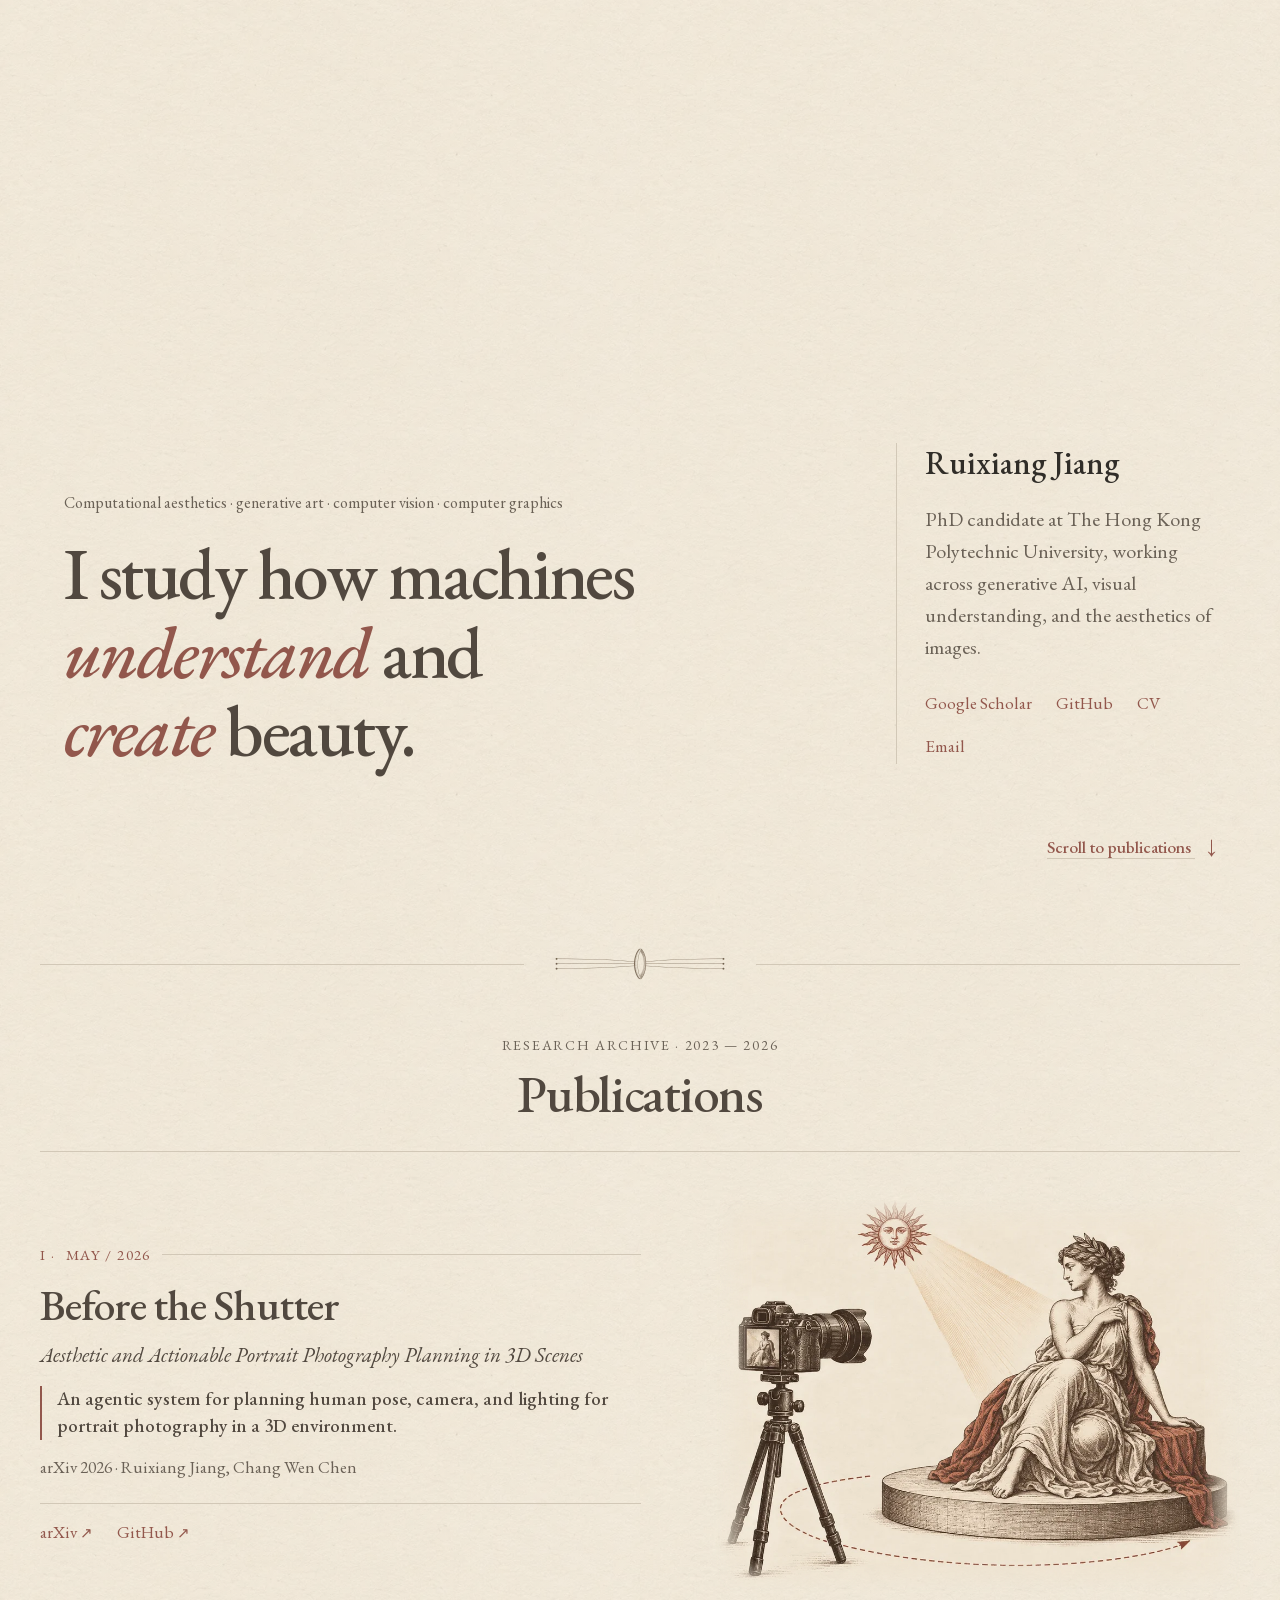
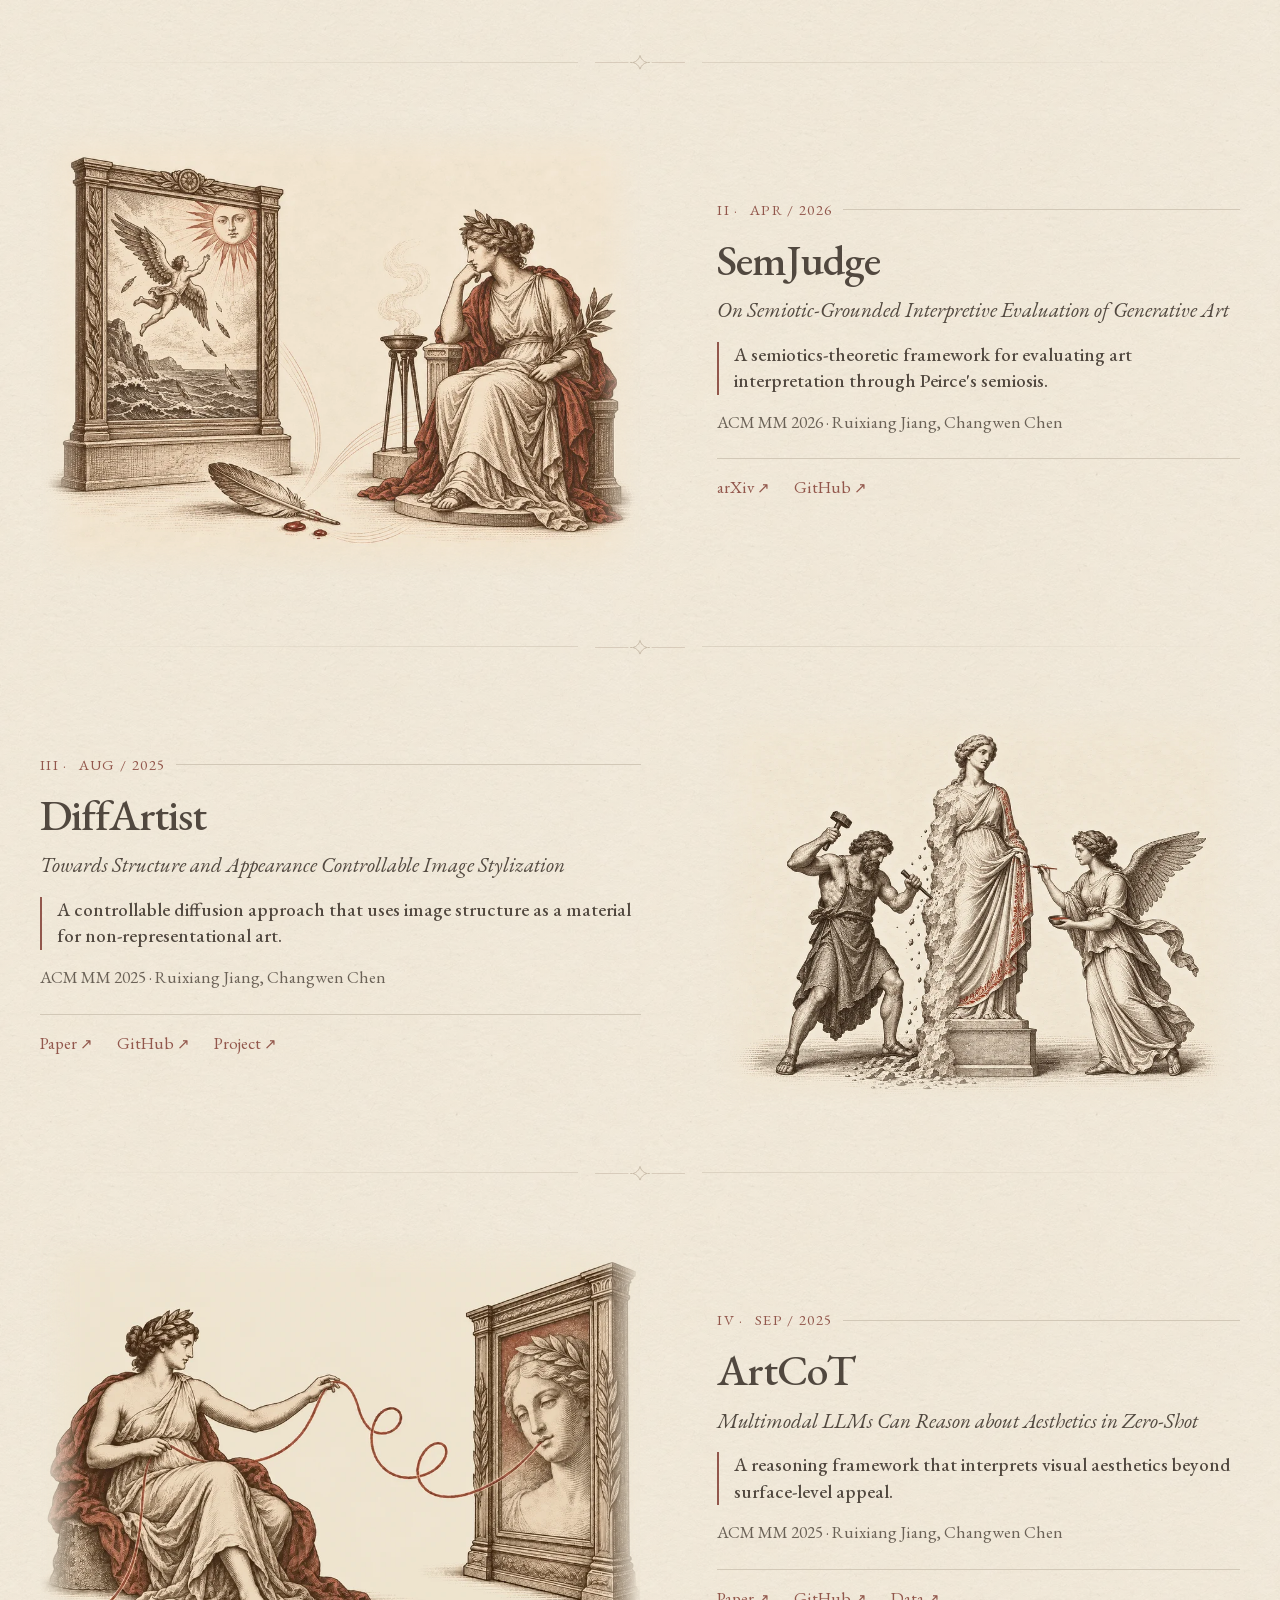
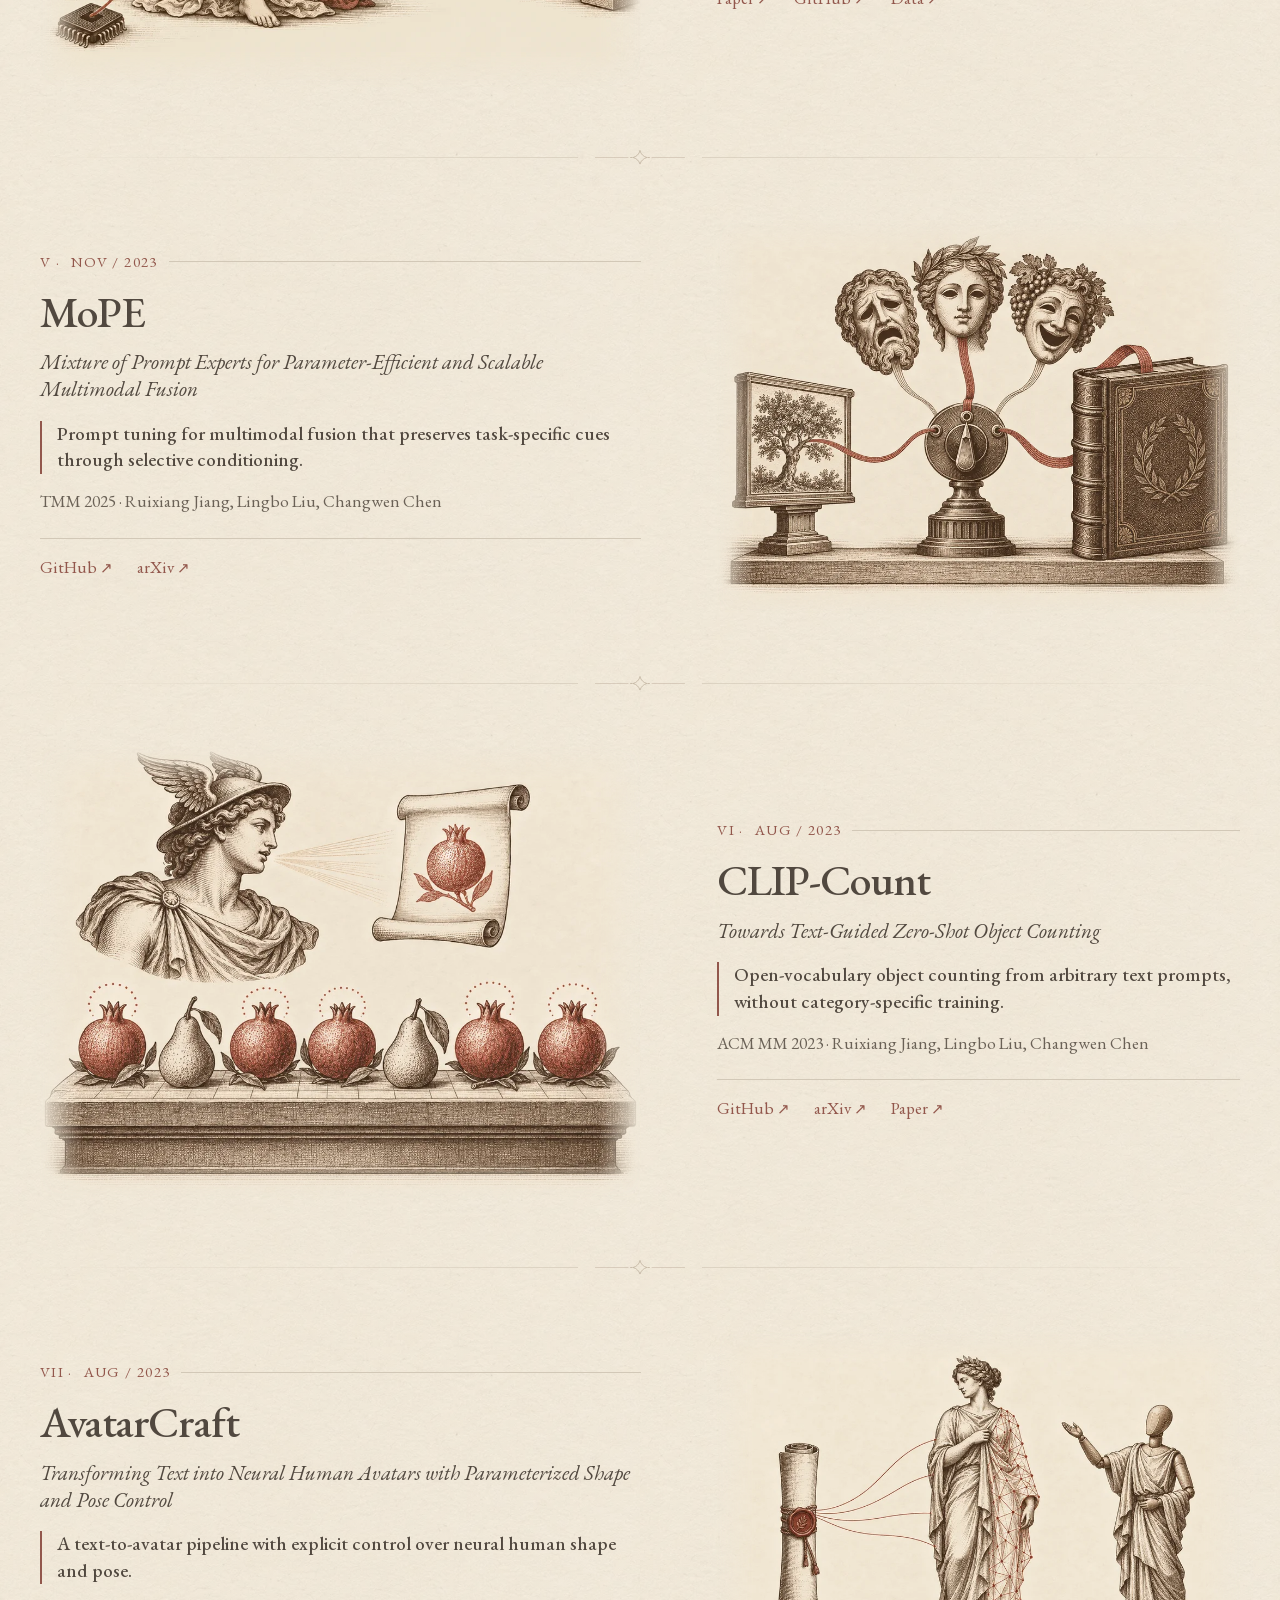
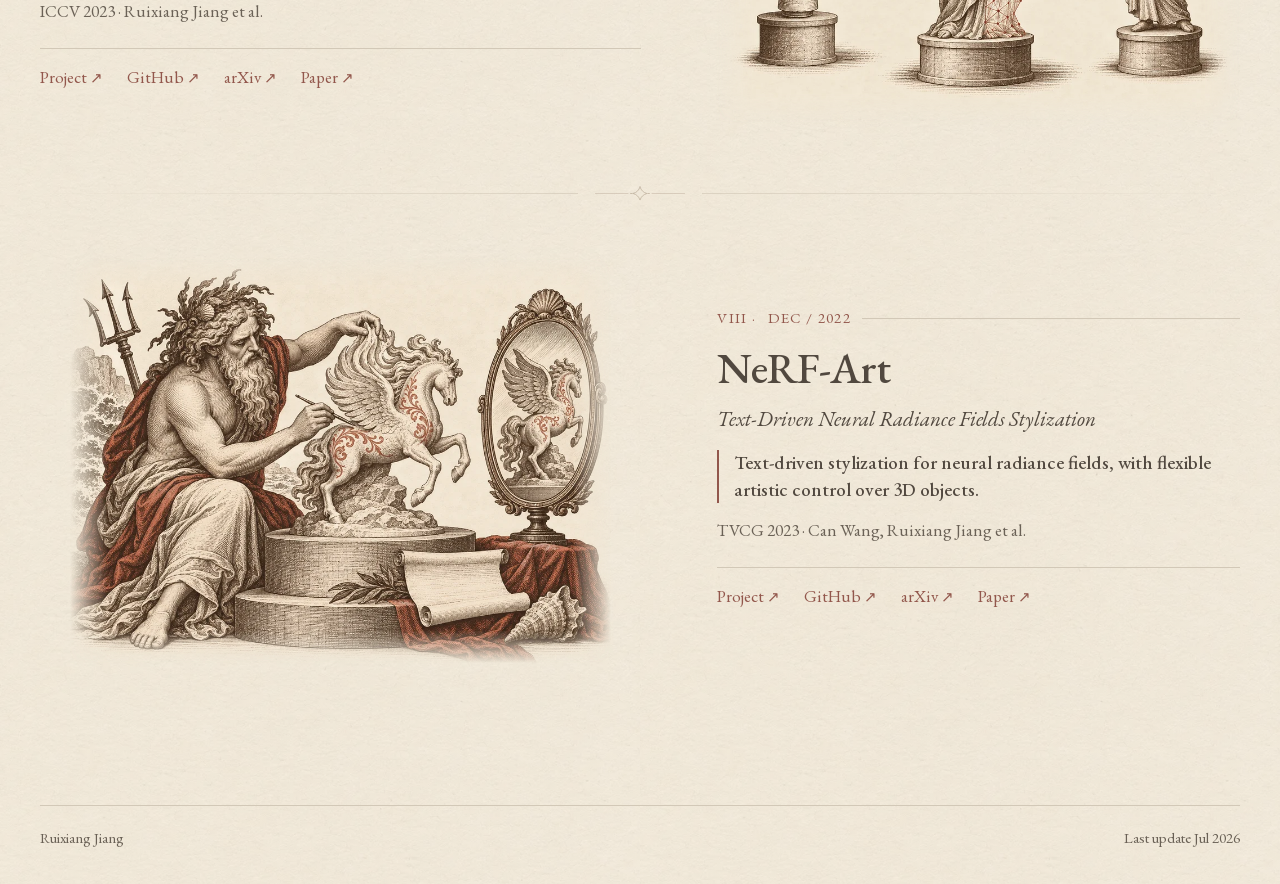
==== index.html @ d72269df "Refine book-style homepage and remove legacy site files" ====
<!doctype html>
<html lang="en">

<head>
  <meta charset="utf-8">
  <meta name="viewport" content="width=device-width, initial-scale=1">
  <meta name="description" content="Ruixiang Jiang — PhD candidate researching computational aesthetics, generative AI, and visual understanding.">
  <link rel="icon" href="favicon.svg" type="image/svg+xml">
  <link rel="preload" href="fonts/eb-garamond-latin-regular.woff2" as="font" type="font/woff2" crossorigin>
  <link rel="preload" href="fonts/eb-garamond-latin-italic.woff2" as="font" type="font/woff2" crossorigin>
  <link rel="preload" href="fonts/eb-garamond-latin-medium.woff2" as="font" type="font/woff2" crossorigin>
  <link rel="preload" href="fonts/eb-garamond-latin-medium-italic.woff2" as="font" type="font/woff2" crossorigin>
  <title>Ruixiang Jiang — Research</title>
  <link rel="stylesheet" href="home.css">
</head>

<body>
  <header class="site-header">
    <a href="#top">Ruixiang Jiang <span class="slash">/</span> PhD Candidate</a>
    <nav class="header-actions" aria-label="Site navigation">
      <a class="header-research" href="#publications">Research ↓</a>
      <a class="header-blog" href="blog.html">Blog</a>
    </nav>
  </header>

  <main id="top">
    <section class="hero" aria-labelledby="page-title">
      <div class="title-page">
        <p class="eyebrow"><span>Computational aesthetics · generative art</span><span>computer vision · computer graphics</span></p>
        <h1 id="page-title">I study how machines <span class="accent accent--understand">understand</span> and <span class="accent accent--create">create</span> beauty.</h1>
      </div>
        <div class="intro">
          <p class="intro-name">Ruixiang Jiang</p>
          <p class="intro-description">PhD candidate at The Hong Kong Polytechnic University, working across generative AI, visual understanding, and the aesthetics of images.</p>
          <nav class="intro-links" aria-label="External profiles">
            <a href="https://scholar.google.com/citations?user=e34K_QoAAAAJ">Google Scholar</a>
            <a href="https://github.com/songrise">GitHub</a>
            <a href="data/CV.pdf">CV</a>
            <a href="mailto:rui-x.jiang@connect.polyu.hk">Email</a>
          </nav>
        </div>
      <a class="scroll-cue" href="#publications">Scroll to publications <span aria-hidden="true">↓</span></a>
    </section>

    <section class="research" id="publications" aria-labelledby="research-title">
      <div class="archive-divider" aria-hidden="true"><img src="images/bookish/tailpiece.webp" width="720" height="240" alt="" loading="lazy"></div>
      <div class="research-head">
        <p class="eyebrow">Research archive · 2023 — 2026</p>
        <h2 id="research-title">Publications</h2>
      </div>

      <article class="publication reveal">
        <figure class="paper-illustration">
          <img src="images/papers/before-the-shutter.webp" width="960" height="720" alt="A muse, camera and sun symbolize coordinated pose, viewpoint and lighting." loading="lazy" decoding="async">
        </figure>
        <div class="publication-copy">
          <time class="pub-number" datetime="2026-05-28">May / 2026</time>
          <h3>Before the Shutter</h3>
          <p class="paper-title">Aesthetic and Actionable Portrait Photography Planning in 3D Scenes</p>
          <p class="summary">An agentic system for planning human pose, camera, and lighting for portrait photography in a 3D environment.</p>
          <p class="venue">arXiv 2026 · Ruixiang Jiang, Chang Wen Chen</p>
          <div class="publication-links"><a href="https://arxiv.org/abs/2605.30318">arXiv</a><a href="https://github.com/songrise/Before-the-Shutter">GitHub</a></div>
        </div>
      </article>
      <article class="publication reveal">
        <figure class="paper-illustration">
          <img src="images/papers/sem-judge-oracle.webp" width="960" height="720" alt="A Delphic oracle interprets a painting of Icarus, with a fallen feather and wax drops in the foreground." loading="lazy" decoding="async">
        </figure>
        <div class="publication-copy">
          <time class="pub-number" datetime="2026-04-09">Apr / 2026</time>
          <h3>SemJudge</h3>
          <p class="paper-title">On Semiotic-Grounded Interpretive Evaluation of Generative Art</p>
          <p class="summary">A semiotics-theoretic framework for evaluating art interpretation through Peirce's semiosis.</p>
          <p class="venue">ACM MM 2026 · Ruixiang Jiang, Changwen Chen</p>
          <div class="publication-links"><a href="https://arxiv.org/abs/2604.08641">arXiv</a><a href="https://github.com/songrise/SemJudge">GitHub</a></div>
        </div>
      </article>
      <article class="publication reveal">
        <figure class="paper-illustration">
          <img src="images/papers/diff-artist-sculpture-etching-v2.webp" width="960" height="720" alt="Hephaestus chisels a statue's form from marble while winged Iris paints ornament onto the same figure." loading="lazy" decoding="async">
        </figure>
        <div class="publication-copy">
          <time class="pub-number" datetime="2025-08-27">Aug / 2025</time>
          <h3>DiffArtist</h3>
          <p class="paper-title">Towards Structure and Appearance Controllable Image Stylization</p>
          <p class="summary">A controllable diffusion approach that uses image structure as a material for non-representational art.</p>
          <p class="venue">ACM MM 2025 · Ruixiang Jiang, Changwen Chen</p>
          <div class="publication-links"><a href="https://dl.acm.org/doi/10.1145/3746027.3755010">Paper</a><a href="https://github.com/songrise/artist">GitHub</a><a href="https://diffusionartist.github.io/">Project</a></div>
        </div>
      </article>
      <article class="publication reveal">
        <figure class="paper-illustration">
          <img src="images/papers/artcot-paper-v2.webp" width="960" height="720" alt="Ariadne guides a thread from computation toward the visible artwork." loading="lazy" decoding="async">
        </figure>
        <div class="publication-copy">
          <time class="pub-number" datetime="2025-09-02">Sep / 2025</time>
          <h3>ArtCoT</h3>
          <p class="paper-title">Multimodal LLMs Can Reason about Aesthetics in Zero-Shot</p>
          <p class="summary">A reasoning framework that interprets visual aesthetics beyond surface-level appeal.</p>
          <p class="venue">ACM MM 2025 · Ruixiang Jiang, Changwen Chen</p>
          <div class="publication-links"><a href="https://arxiv.org/abs/2501.09012">Paper</a><a href="https://github.com/songrise/MLLM4Art">GitHub</a><a href="https://huggingface.co/datasets/Ruixiang/FineArtBench">Data</a></div>
        </div>
      </article>
      <article class="publication reveal">
        <figure class="paper-illustration">
          <img src="images/papers/mope.webp" width="960" height="720" alt="An image guides a selector among theatrical experts, inserting a small prompt ribbon into an intact book." loading="lazy" decoding="async">
        </figure>
        <div class="publication-copy">
          <time class="pub-number" datetime="2023-11-28">Nov / 2023</time>
          <h3>MoPE</h3>
          <p class="paper-title">Mixture of Prompt Experts for Parameter-Efficient and Scalable Multimodal Fusion</p>
          <p class="summary">Prompt tuning for multimodal fusion that preserves task-specific cues through selective conditioning.</p>
          <p class="venue">TMM 2025 · Ruixiang Jiang, Lingbo Liu, Changwen Chen</p>
          <div class="publication-links"><a href="https://github.com/songrise/ConditionalPrompt">GitHub</a><a href="https://arxiv.org/abs/2312.03734">arXiv</a></div>
        </div>
      </article>
      <article class="publication reveal">
        <figure class="paper-illustration">
          <img src="images/papers/clip-count.webp" width="960" height="720" alt="Hermes selects pomegranates through a scroll; five marked fruits are distinguished from two pears." loading="lazy" decoding="async">
        </figure>
        <div class="publication-copy">
          <time class="pub-number" datetime="2023-08-10">Aug / 2023</time>
          <h3>CLIP-Count</h3>
          <p class="paper-title">Towards Text-Guided Zero-Shot Object Counting</p>
          <p class="summary">Open-vocabulary object counting from arbitrary text prompts, without category-specific training.</p>
          <p class="venue">ACM MM 2023 · Ruixiang Jiang, Lingbo Liu, Changwen Chen</p>
          <div class="publication-links"><a href="https://github.com/songrise/CLIP-Count">GitHub</a><a href="https://arxiv.org/abs/2305.07304">arXiv</a><a href="https://dl.acm.org/doi/10.1145/3581783.3611789">Paper</a></div>
        </div>
      </article>
      <article class="publication reveal">
        <figure class="paper-illustration">
          <img src="images/papers/avatar-craft-complete.webp" width="960" height="720" alt="A scroll guides the creation of a robed figure whose surface becomes a neural lattice, alongside a poseable mannequin." loading="lazy" decoding="async">
        </figure>
        <div class="publication-copy">
          <time class="pub-number" datetime="2023-08-21">Aug / 2023</time>
          <h3>AvatarCraft</h3>
          <p class="paper-title">Transforming Text into Neural Human Avatars with Parameterized Shape and Pose Control</p>
          <p class="summary">A text-to-avatar pipeline with explicit control over neural human shape and pose.</p>
          <p class="venue">ICCV 2023 · Ruixiang Jiang et al.</p>
          <div class="publication-links"><a href="https://avatar-craft.github.io">Project</a><a href="https://github.com/songrise/avatarcraft">GitHub</a><a href="https://arxiv.org/abs/2303.17606">arXiv</a><a href="https://openaccess.thecvf.com/content/ICCV2023/html/Jiang_AvatarCraft_Transforming_Text_into_Neural_Human_Avatars_with_Parameterized_Shape_ICCV_2023_paper.html">Paper</a></div>
        </div>
      </article>
      <article class="publication reveal">
        <figure class="paper-illustration paper-illustration--nerf-art">
          <img src="images/papers/nerf-art-proteus.webp" width="960" height="720" alt="Proteus reshapes and paints a Pegasus sculpture; a mirror shows the transformed form from another viewpoint." loading="lazy" decoding="async">
        </figure>
        <div class="publication-copy">
          <time class="pub-number" datetime="2022-12-15">Dec / 2022</time>
          <h3>NeRF-Art</h3>
          <p class="paper-title">Text-Driven Neural Radiance Fields Stylization</p>
          <p class="summary">Text-driven stylization for neural radiance fields, with flexible artistic control over 3D objects.</p>
          <p class="venue">TVCG 2023 · Can Wang, Ruixiang Jiang et al.</p>
          <div class="publication-links"><a href="https://cassiepython.github.io/nerfart/index.html">Project</a><a href="https://github.com/cassiePython/NeRF-Art">GitHub</a><a href="https://arxiv.org/abs/2212.08070">arXiv</a><a href="https://ieeexplore.ieee.org/abstract/document/10144678">Paper</a></div>
        </div>
      </article>
    </section>
  </main>

  <footer class="site-footer"><span>Ruixiang Jiang</span><span>Last update Jul 2026</span></footer>
  <script>
    const scrollCue = document.querySelector('.scroll-cue');
    const header = document.querySelector('.site-header');
    const motion = window.matchMedia('(prefers-reduced-motion: reduce)');

    // Keep the navigation usable without JavaScript or IntersectionObserver.
    if ('IntersectionObserver' in window) {
      const headerObserver = new IntersectionObserver(([entry]) => {
        const pastTitle = !entry.isIntersecting && entry.boundingClientRect.bottom <= 82;
        header.classList.toggle('is-visible', pastTitle);
      }, { rootMargin: '-82px 0px 0px 0px' });
      header.classList.add('is-managed');
      headerObserver.observe(scrollCue);

      const researchObserver = new IntersectionObserver(([entry]) => {
        scrollCue.classList.toggle('is-hidden', entry.isIntersecting);
      }, { rootMargin: '0px 0px -18% 0px' });
      researchObserver.observe(document.querySelector('#publications'));
    }

    // Hide items only after an observer is ready; no-script content stays visible.
    if (!motion.matches && 'IntersectionObserver' in window) {
      const observer = new IntersectionObserver((entries, activeObserver) => {
        entries.forEach(({ target, isIntersecting }) => {
          if (isIntersecting) {
            target.classList.remove('is-pending');
            target.classList.add('is-visible');
            activeObserver.unobserve(target);
          }
        });
      }, { threshold: 0.12 });
      document.querySelectorAll('.reveal').forEach(item => {
        observer.observe(item);
        item.classList.add('is-pending');
      });
      motion.addEventListener('change', ({ matches }) => {
        if (matches) {
          observer.disconnect();
          document.querySelectorAll('.is-pending').forEach(item => item.classList.remove('is-pending'));
        }
      });
    }
  </script>
</body>
</html>
---- home.css ----
@font-face {
  font-family: 'EB Garamond';
  font-style: normal;
  font-weight: 400;
  font-display: swap;
  src: url('fonts/eb-garamond-latin-regular.woff2') format('woff2');
}
@font-face {
  font-family: 'EB Garamond';
  font-style: italic;
  font-weight: 400;
  font-display: swap;
  src: url('fonts/eb-garamond-latin-italic.woff2') format('woff2');
}
@font-face {
  font-family: 'EB Garamond';
  font-style: normal;
  font-weight: 500;
  font-display: swap;
  src: url('fonts/eb-garamond-latin-medium.woff2') format('woff2');
}
@font-face {
  font-family: 'EB Garamond';
  font-style: italic;
  font-weight: 500;
  font-display: swap;
  src: url('fonts/eb-garamond-latin-medium-italic.woff2') format('woff2');
}

:root {
  --paper: #f2ebdd;
  --ink: #302d28;
  --display-ink: #51483f;
  --muted: #6a6156;
  --accent: #92574c;
  --line: #d2c8b7;
  --content: min(1240px, calc(100% - 80px));
}

* { box-sizing: border-box; }
html { scroll-behavior: smooth; }
body {
  margin: 0;
  min-width: 320px;
  color: var(--ink);
  background-color: var(--paper);
  background-image: linear-gradient(rgba(242, 235, 221, .52), rgba(242, 235, 221, .52)), url('images/bookish/paper.webp');
  background-size: auto, 640px 640px;
  font-family: 'EB Garamond', Georgia, 'Times New Roman', serif;
  font-size: 20px;
  line-height: 1.6;
  -webkit-font-smoothing: antialiased;
}
::selection { background: #dfc9b7; color: var(--ink); }
a { color: var(--accent); text-decoration: none; text-underline-offset: .22em; }
a:hover { text-decoration: underline; }
a:focus-visible { outline: 2px solid var(--accent); outline-offset: 5px; }
img { display: block; max-width: 100%; height: auto; }

.site-header {
  align-items: center;
  background: var(--paper);
  border-bottom: 1px solid var(--line);
  display: flex;
  font-size: 16px;
  gap: 20px;
  justify-content: space-between;
  margin: 0 auto;
  min-height: 64px;
  width: var(--content);
}
.site-header > a { color: var(--ink); font-weight: 500; }
.site-header.is-managed {
  left: 50%;
  margin: 0;
  opacity: 0;
  padding: 10px 0;
  position: fixed;
  top: 0;
  transform: translate(-50%, -110%);
  transition: opacity .35s ease, transform .45s cubic-bezier(.2, .75, .25, 1), visibility .35s;
  visibility: hidden;
  z-index: 10;
}
.site-header.is-visible { opacity: 1; visibility: visible; transform: translate(-50%, 0); }
.header-actions { display: flex; gap: 22px; flex-shrink: 0; }
.header-actions a { padding: 8px 0; }
.slash { color: var(--muted); margin: 0 4px; }

.hero, .research, .site-footer { margin: 0 auto; width: var(--content); }
.hero {
  display: grid;
  grid-template-columns: minmax(0, 1fr) minmax(260px, 320px);
  align-items: end;
  gap: clamp(56px, 7vw, 144px);
  width: min(1680px, calc(100% - 128px));
  min-height: 100svh;
  padding: 140px 0 clamp(130px, 13vh, 180px);
  position: relative;
}
.title-page { min-width: 0; }
.eyebrow { color: var(--muted); font-size: 16px; line-height: 1.6; margin: 0 0 20px; }
.eyebrow span + span::before { content: ' · '; }
h1 { color: var(--display-ink); font-size: clamp(54px, calc(5.5vw + 2px), 102px); font-weight: 500; line-height: 1.08; letter-spacing: -.035em; margin: 0; max-width: 1020px; text-wrap: balance; }
.accent { color: var(--accent); font-style: italic; }
.accent { animation: accent-enter 1.3s cubic-bezier(.22, 1, .36, 1) both; }
.accent--understand { animation-delay: .3s; }
.accent--create { animation-delay: .56s; }
.intro { animation: intro-enter .9s cubic-bezier(.22, 1, .36, 1) .56s both; }
@keyframes accent-enter { from { opacity: 0; } to { opacity: 1; } }
@keyframes intro-enter { from { opacity: 0; transform: translateY(12px); } to { opacity: 1; transform: translateY(0); } }
.intro { border-left: 1px solid var(--line); padding-left: 28px; margin-bottom: 6px; }
.intro-name { font-size: 32px; font-weight: 500; line-height: 1.3; margin: 0 0 18px; }
.intro-description { color: var(--muted); margin: 0; }
.intro-links { display: flex; flex-wrap: wrap; gap: 8px 24px; margin-top: 23px; font-size: 17px; }
.intro-links a, .publication-links a { display: inline-block; padding: 4px 0; }
.scroll-cue { position: absolute; bottom: 38px; right: 0; color: var(--accent); font-size: 17px; font-weight: 500; text-decoration: underline; text-decoration-color: var(--line); text-underline-offset: .32em; transition: opacity .25s ease, visibility .25s ease; white-space: nowrap; }
.scroll-cue span { color: var(--accent); font-size: 20px; margin-left: 12px; }
.scroll-cue.is-hidden, .site-header.is-visible + main .scroll-cue { opacity: 0; pointer-events: none; visibility: hidden; }
.scroll-cue span { display: inline-block; animation: scroll-cue-bob 1.7s ease-in-out infinite; transition: transform .2s ease; }
.scroll-cue:hover span { animation-play-state: paused; transform: translateY(4px); }
@keyframes scroll-cue-bob { 0%, 100% { transform: translateY(0); } 50% { transform: translateY(6px); } }

.research { padding-top: 34px; scroll-margin-top: 82px; counter-reset: publication; }
.archive-divider { display: flex; align-items: center; gap: 26px; margin-bottom: 20px; }
.archive-divider::before, .archive-divider::after { content: ''; height: 1px; background: var(--line); flex: 1; }
.archive-divider img { width: 180px; opacity: .78; }
.research-head { border-bottom: 1px solid var(--line); padding: 20px 0 30px; text-align: center; }
.research-head .eyebrow { font-size: 14px; letter-spacing: .12em; margin: 0 0 10px; text-transform: uppercase; }
h2 { color: var(--display-ink); font-size: clamp(42px, 4.1vw, 58px); line-height: 1.05; font-weight: 500; letter-spacing: -.025em; margin: 0; }
.publication { align-items: center; counter-increment: publication; display: grid; gap: clamp(48px, 6vw, 94px); grid-template-columns: minmax(0, 1fr) minmax(0, .87fr); padding: 64px 0 70px; position: relative; }
.publication:not(:last-of-type)::after {
  content: '';
  position: absolute;
  inset: auto 0 -15px;
  height: 30px;
  pointer-events: none;
  opacity: .68;
  background-image: url('images/bookish/publication-ornament.svg'), linear-gradient(to right, transparent, var(--line)), linear-gradient(to left, transparent, var(--line));
  background-repeat: no-repeat;
  background-position: center, left center, right center;
  background-size: 96px auto, calc(50% - 62px) 1px, calc(50% - 62px) 1px;
}
.research-head + .publication { padding-top: 48px; }
.publication:nth-of-type(odd) .publication-copy { grid-column: 1; grid-row: 1; }
.publication:nth-of-type(odd) .paper-illustration { grid-column: 2; grid-row: 1; }
.publication:nth-of-type(even) .paper-illustration { grid-column: 1; grid-row: 1; }
.publication:nth-of-type(even) .publication-copy { grid-column: 2; grid-row: 1; }
.paper-illustration { margin: 0; min-width: 0; width: 100%; }
.paper-illustration img { aspect-ratio: 4 / 3; height: auto; width: 100%; object-fit: contain; mix-blend-mode: multiply; -webkit-mask-image: linear-gradient(to right, transparent, #000 7%, #000 93%, transparent), linear-gradient(to bottom, transparent, #000 8%, #000 92%, transparent); mask-image: linear-gradient(to right, transparent, #000 7%, #000 93%, transparent), linear-gradient(to bottom, transparent, #000 8%, #000 92%, transparent); -webkit-mask-composite: source-in; mask-composite: intersect; }
.paper-illustration--nerf-art img { margin-inline: auto; width: 90%; }
.publication-copy { min-width: 0; }
.pub-number { align-items: center; color: var(--accent); display: flex; font-size: 15px; gap: 11px; letter-spacing: .09em; margin-bottom: 15px; text-transform: uppercase; }
.pub-number::before { content: counter(publication, upper-roman) ' ·'; }
.pub-number::after { background: var(--line); content: ''; flex: 1; height: 1px; }
.publication h3 { color: var(--display-ink); font-size: clamp(34px, 3.4vw, 48px); font-weight: 500; letter-spacing: -.025em; line-height: 1.07; margin: 0 0 13px; }
.paper-title { color: var(--display-ink); font-size: 21px; font-style: italic; font-weight: 400; line-height: 1.3; margin: 0 0 18px; }
.summary { border-left: 2px solid var(--accent); color: var(--display-ink); font-size: 19px; font-weight: 500; line-height: 1.4; margin: 18px 0 15px; padding-left: 15px; }
.venue { color: var(--muted); font-size: 17px; line-height: 1.45; margin: 0; }
.publication-links { border-top: 1px solid var(--line); display: flex; flex-wrap: wrap; font-size: 17px; gap: 4px 24px; margin-top: 24px; padding-top: 11px; }
.publication-links a::after { content: ' ↗'; font-size: .9em; }
.site-footer { border-top: 1px solid var(--line); color: var(--muted); display: flex; flex-wrap: wrap; justify-content: space-between; gap: 12px; font-size: 15px; margin-top: 72px; padding: 20px 0 34px; }
.reveal { transition: opacity .88s ease, transform .88s cubic-bezier(.2, .75, .25, 1); }
.reveal.is-pending { opacity: 0; transform: translateY(24px); }
.reveal.is-visible { opacity: 1; transform: translateY(0); }

@media (max-width: 1100px) {
  .publication { gap: 40px; padding: 54px 0 60px; }
  .publication h3 { font-size: clamp(32px, 3.7vw, 42px); }
  .hero { width: calc(100% - 80px); grid-template-columns: minmax(0, 1fr) 260px; gap: 40px; }
  .hero .eyebrow span { display: block; }
  .hero .eyebrow span + span::before { content: none; }
  .intro { padding-left: 22px; font-size: 19px; }
  .intro-name { font-size: 28px; }
}
@media (max-width: 860px) {
  .publication { display: flex; flex-direction: column; align-items: stretch; gap: 26px; }
  .paper-illustration { align-self: center; max-width: 620px; }
  .publication-copy { width: 100%; }
  .hero { grid-template-columns: minmax(0, 1fr); align-content: center; gap: 40px; padding: 70px 0 116px; }
  .title-page { max-width: 680px; }
  h1 { font-size: clamp(40px, calc(7vw + 2px), 62px); }
  .intro { border-left: 0; border-top: 1px solid var(--line); padding: 24px 0 0; max-width: 540px; margin: 0; }
}
@media (max-width: 760px) {
  :root { --content: calc(100% - 44px); }
  body { font-size: 19px; }
  .site-header { font-size: 14px; gap: 14px; }
  .site-header > a { max-width: 155px; line-height: 1.45; }
  .header-actions { gap: 16px; }
  .hero { width: var(--content); padding: 60px 0 110px; gap: 34px; }
  .eyebrow { font-size: 15px; }
  .eyebrow span { display: block; }
  .eyebrow span + span::before { content: none; }
  h1 { font-size: clamp(38px, calc(8.7vw + 2px), 54px); line-height: 1.15; letter-spacing: -.025em; }
  .intro { margin-top: 0; }
  .intro-name { font-size: 26px; }
  .intro-links { gap: 8px 20px; margin-top: 18px; }
  .scroll-cue { bottom: 30px; font-size: 15px; }
  .research { padding-top: 24px; }
  .archive-divider { gap: 18px; margin-bottom: 14px; }
  .archive-divider img { width: 140px; }
  .research-head { padding: 16px 0 24px; }
  .research-head .eyebrow { font-size: 12px; margin-bottom: 8px; }
  .research-head h2 { font-size: clamp(42px, 10vw, 50px); }
  .publication { gap: 21px; padding: 48px 0 58px; }
  .publication:not(:last-of-type)::after {
    bottom: -12px;
    height: 24px;
    background-size: 72px auto, calc(50% - 50px) 1px, calc(50% - 50px) 1px;
  }
  .research-head + .publication { padding-top: 32px; }
  .paper-illustration { max-width: 480px; }
  .publication h3 { font-size: clamp(32px, 8vw, 39px); }
  .paper-title { font-size: 20px; }
  .summary { font-size: 19px; }
  .publication-links { margin-top: 20px; }
  .site-footer { margin-top: 40px; font-size: 14px; }
}
@media (prefers-reduced-motion: reduce) {
  html { scroll-behavior: auto; }
  .reveal.is-pending { opacity: 1; transform: none; }
  *, *::before, *::after { animation: none !important; transition: none !important; }
}
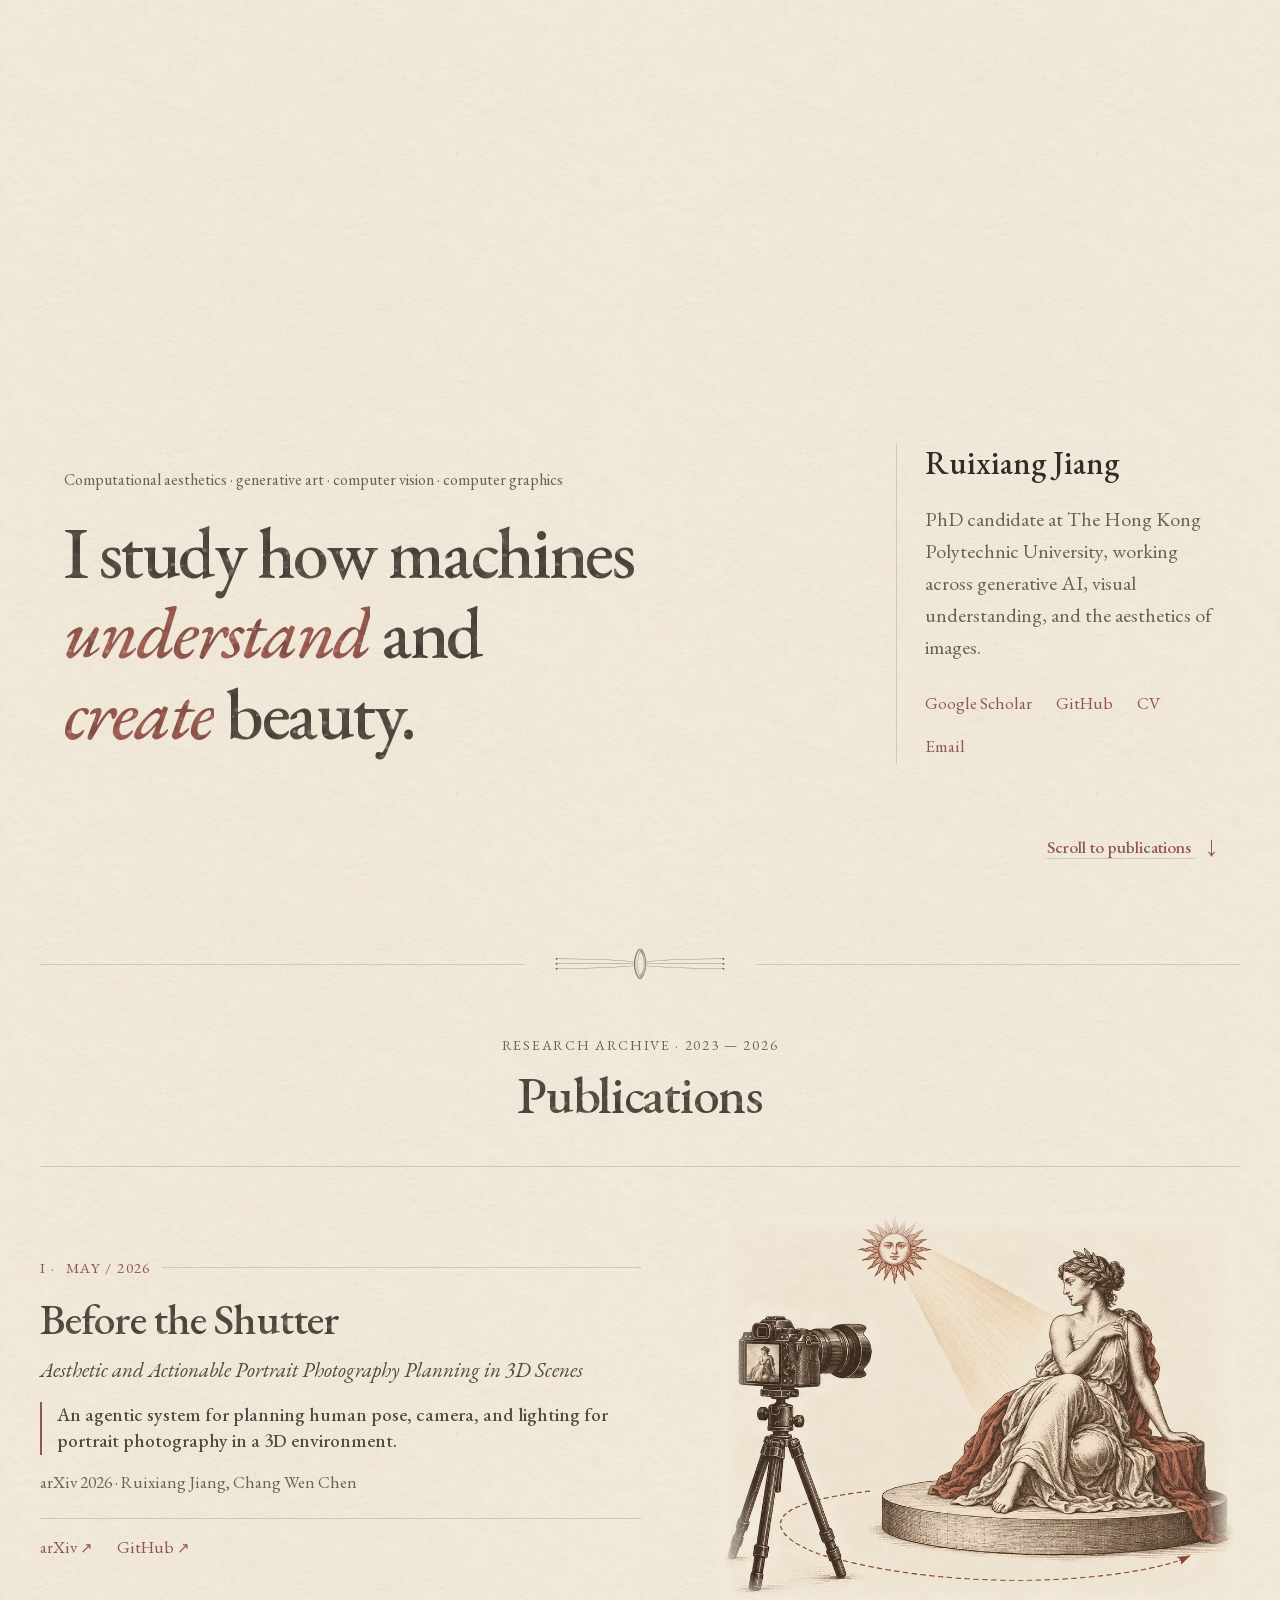
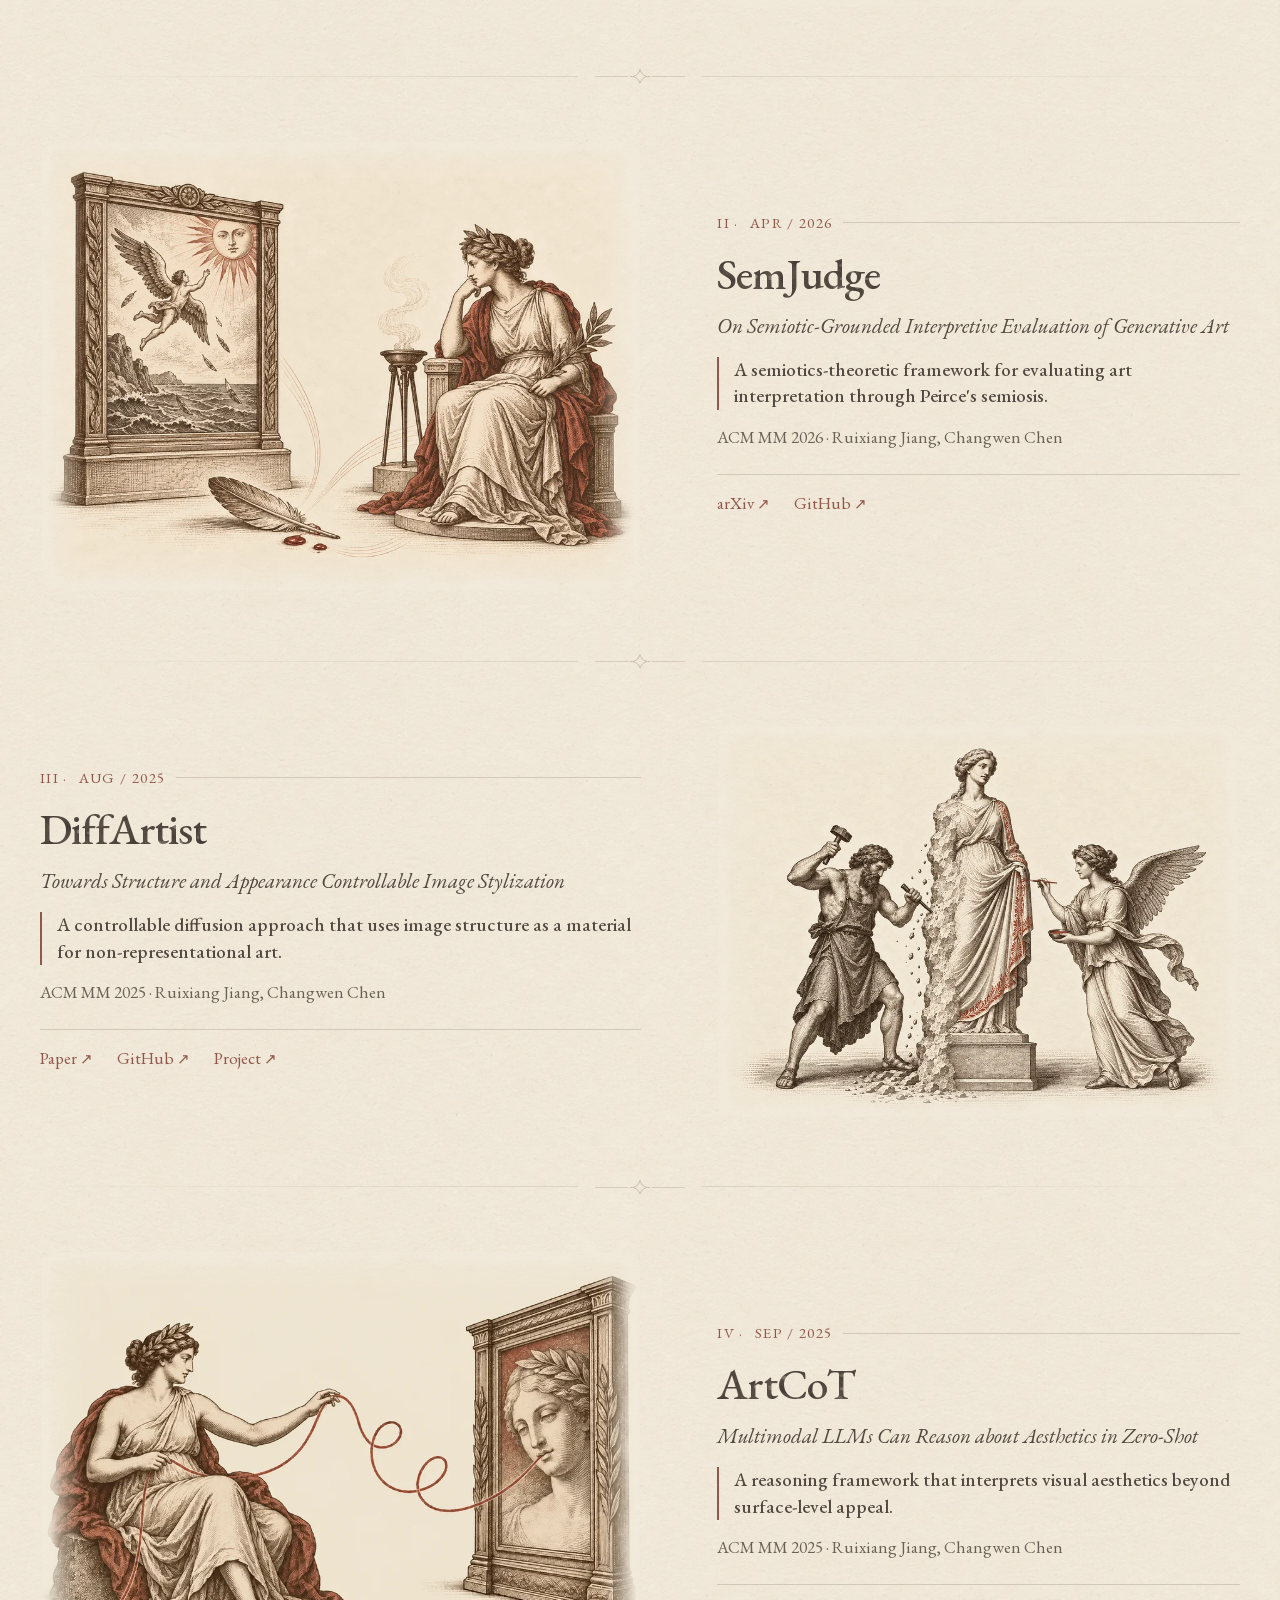
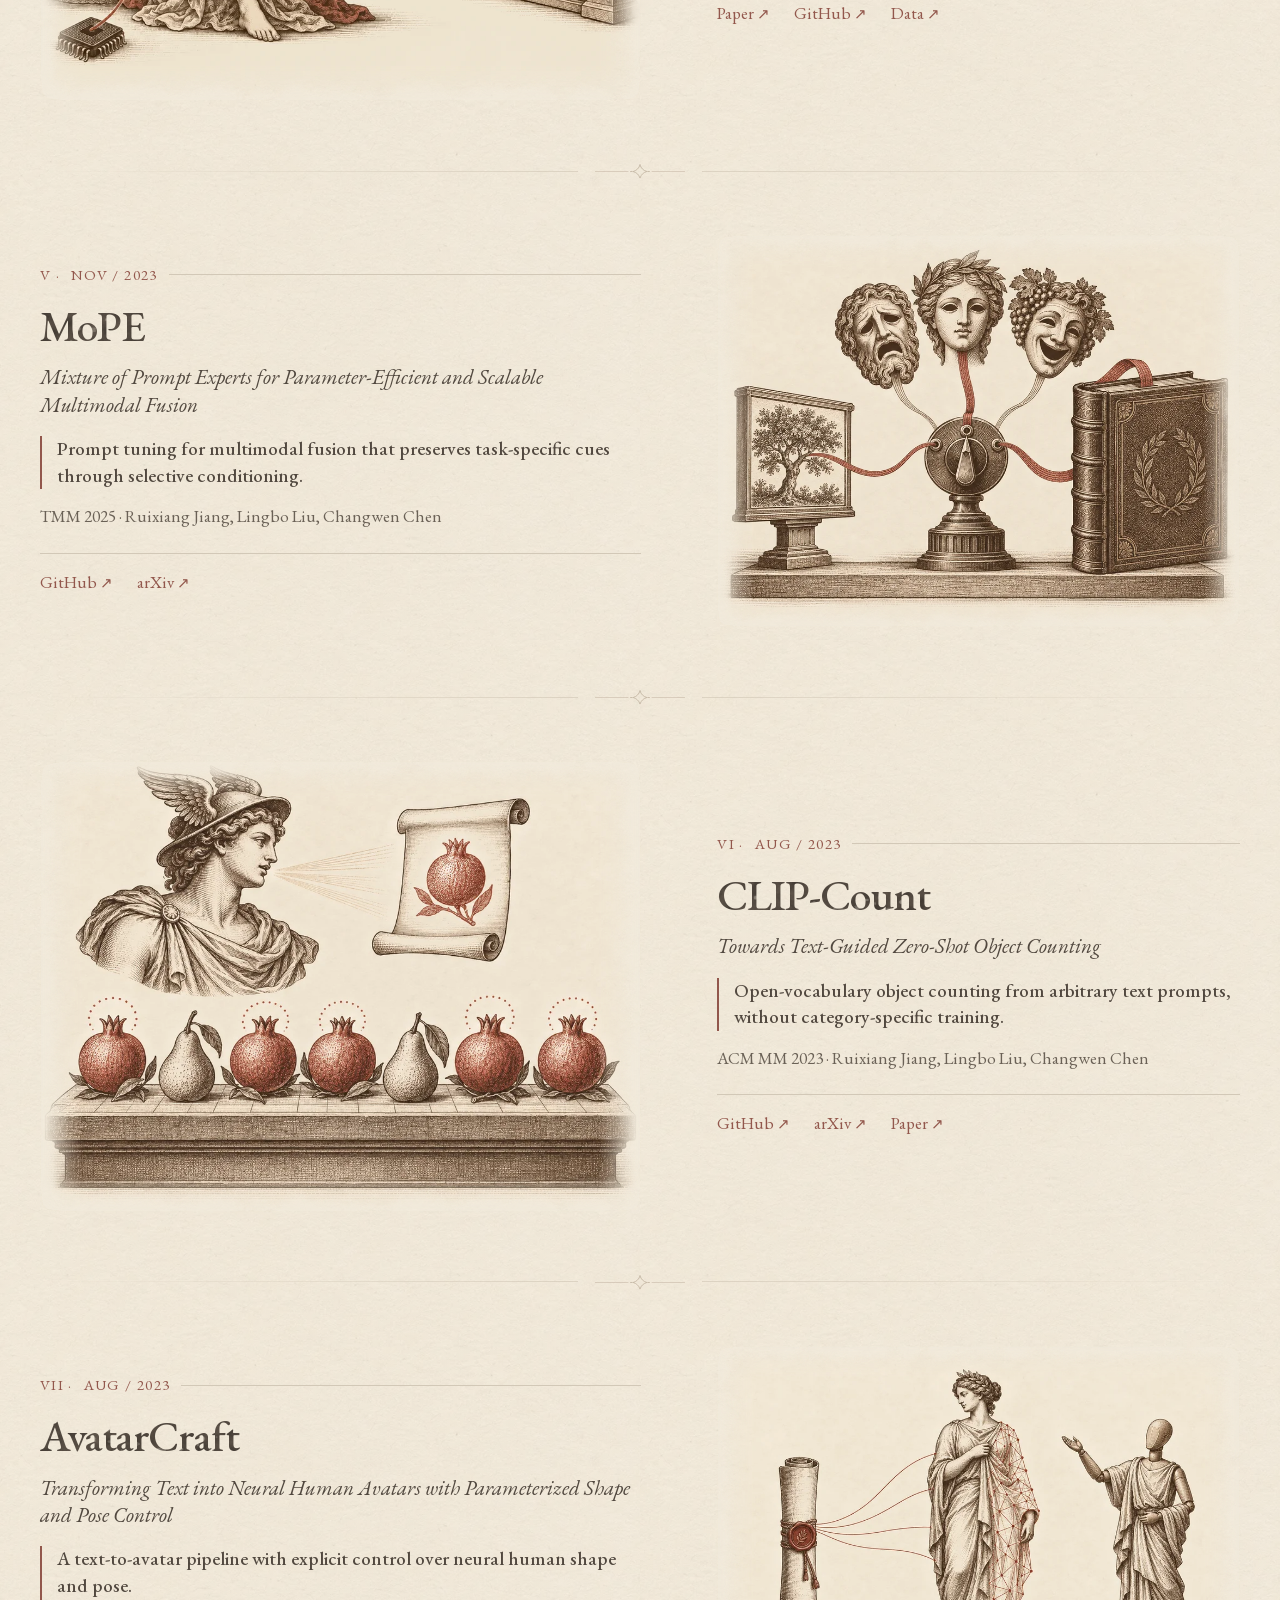
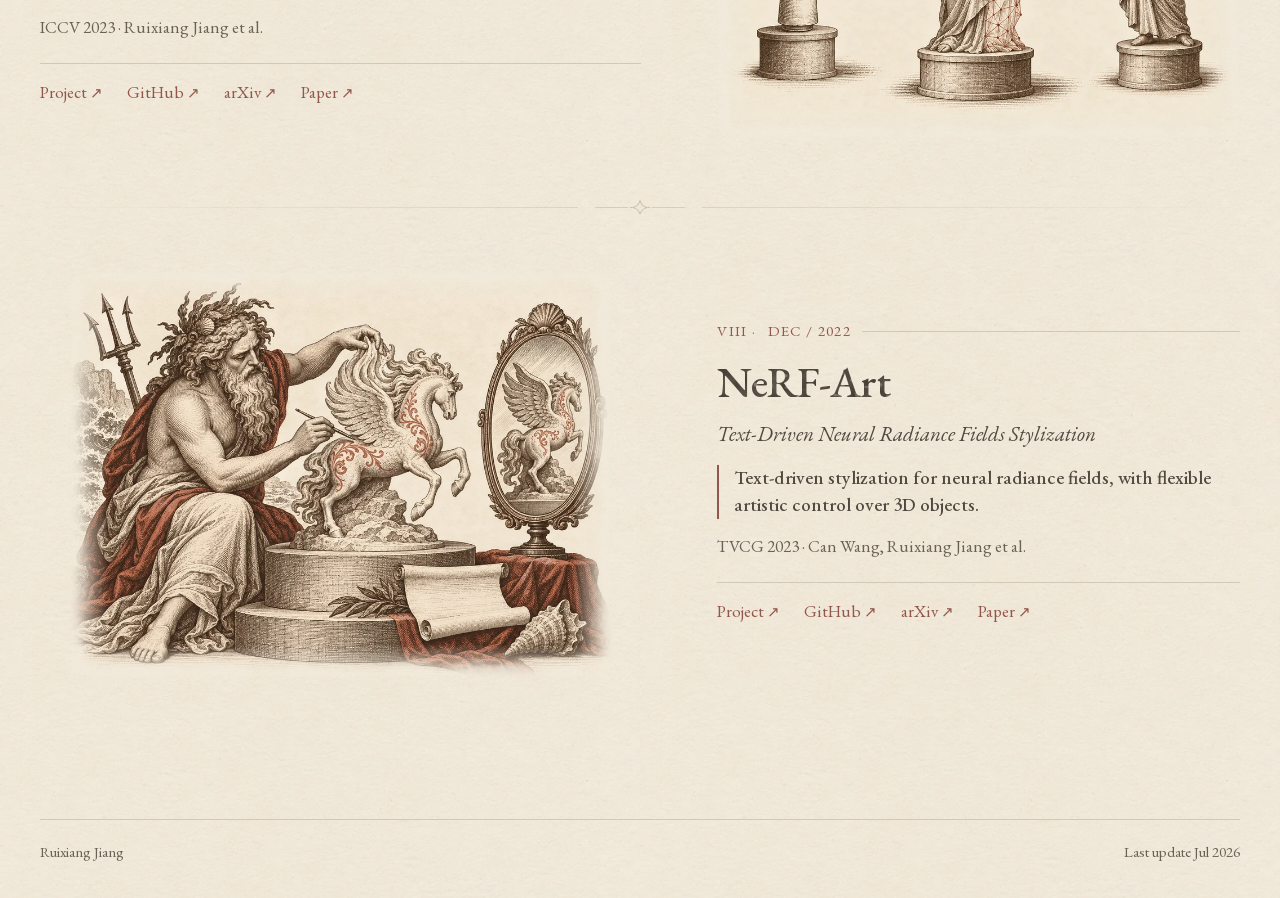
==== commit 732bab98: "improve book design" ====
--- a/index.html
+++ b/index.html
@@ -19,7 +19,7 @@
     <a href="#top">Ruixiang Jiang <span class="slash">/</span> PhD Candidate</a>
     <nav class="header-actions" aria-label="Site navigation">
       <a class="header-research" href="#publications">Research ↓</a>
-      <a class="header-blog" href="blog.html">Blog</a>
+      <a class="header-blog" href="blog.html" hidden>Blog</a>
     </nav>
   </header>
 
--- a/home.css
+++ b/home.css
@@ -52,8 +52,16 @@
   -webkit-font-smoothing: antialiased;
 }
 ::selection { background: #dfc9b7; color: var(--ink); }
-a { color: var(--accent); text-decoration: none; text-underline-offset: .22em; }
-a:hover { text-decoration: underline; }
+a {
+  color: var(--accent);
+  text-decoration: none;
+  background-image: linear-gradient(currentColor, currentColor);
+  background-repeat: no-repeat;
+  background-position: left calc(100% - .18em);
+  background-size: 0 1px;
+  transition: background-size .32s cubic-bezier(.22, 1, .36, 1);
+}
+a:hover, a:focus-visible { background-size: 100% 1px; }
 a:focus-visible { outline: 2px solid var(--accent); outline-offset: 5px; }
 img { display: block; max-width: 100%; height: auto; }
 
@@ -101,7 +109,7 @@
 .title-page { min-width: 0; }
 .eyebrow { color: var(--muted); font-size: 16px; line-height: 1.6; margin: 0 0 20px; }
 .eyebrow span + span::before { content: ' · '; }
-h1 { color: var(--display-ink); font-size: clamp(54px, calc(5.5vw + 2px), 102px); font-weight: 500; line-height: 1.08; letter-spacing: -.035em; margin: 0; max-width: 1020px; text-wrap: balance; }
+h1 { color: var(--display-ink); font-size: clamp(54px, calc(5.5vw + 2px), 102px); font-weight: 500; line-height: 1.11; letter-spacing: -.035em; margin: 0; max-width: 1020px; padding-bottom: .22em; text-wrap: balance; }
 .accent { color: var(--accent); font-style: italic; }
 .accent { animation: accent-enter 1.3s cubic-bezier(.22, 1, .36, 1) both; }
 .accent--understand { animation-delay: .3s; }
@@ -114,7 +122,7 @@
 .intro-description { color: var(--muted); margin: 0; }
 .intro-links { display: flex; flex-wrap: wrap; gap: 8px 24px; margin-top: 23px; font-size: 17px; }
 .intro-links a, .publication-links a { display: inline-block; padding: 4px 0; }
-.scroll-cue { position: absolute; bottom: 38px; right: 0; color: var(--accent); font-size: 17px; font-weight: 500; text-decoration: underline; text-decoration-color: var(--line); text-underline-offset: .32em; transition: opacity .25s ease, visibility .25s ease; white-space: nowrap; }
+.scroll-cue { position: absolute; bottom: 38px; right: 0; color: var(--accent); font-size: 17px; font-weight: 500; text-decoration: underline; text-decoration-color: var(--line); text-underline-offset: .32em; transition: opacity .25s ease, visibility .25s ease; white-space: nowrap; background-image: none; }
 .scroll-cue span { color: var(--accent); font-size: 20px; margin-left: 12px; }
 .scroll-cue.is-hidden, .site-header.is-visible + main .scroll-cue { opacity: 0; pointer-events: none; visibility: hidden; }
 .scroll-cue span { display: inline-block; animation: scroll-cue-bob 1.7s ease-in-out infinite; transition: transform .2s ease; }
@@ -127,7 +135,7 @@
 .archive-divider img { width: 180px; opacity: .78; }
 .research-head { border-bottom: 1px solid var(--line); padding: 20px 0 30px; text-align: center; }
 .research-head .eyebrow { font-size: 14px; letter-spacing: .12em; margin: 0 0 10px; text-transform: uppercase; }
-h2 { color: var(--display-ink); font-size: clamp(42px, 4.1vw, 58px); line-height: 1.05; font-weight: 500; letter-spacing: -.025em; margin: 0; }
+h2 { color: var(--display-ink); font-size: clamp(42px, 4.1vw, 58px); line-height: 1.1; font-weight: 500; letter-spacing: -.025em; margin: 0; padding-bottom: .22em; }
 .publication { align-items: center; counter-increment: publication; display: grid; gap: clamp(48px, 6vw, 94px); grid-template-columns: minmax(0, 1fr) minmax(0, .87fr); padding: 64px 0 70px; position: relative; }
 .publication:not(:last-of-type)::after {
   content: '';
@@ -146,14 +154,45 @@
 .publication:nth-of-type(odd) .paper-illustration { grid-column: 2; grid-row: 1; }
 .publication:nth-of-type(even) .paper-illustration { grid-column: 1; grid-row: 1; }
 .publication:nth-of-type(even) .publication-copy { grid-column: 2; grid-row: 1; }
-.paper-illustration { margin: 0; min-width: 0; width: 100%; }
-.paper-illustration img { aspect-ratio: 4 / 3; height: auto; width: 100%; object-fit: contain; mix-blend-mode: multiply; -webkit-mask-image: linear-gradient(to right, transparent, #000 7%, #000 93%, transparent), linear-gradient(to bottom, transparent, #000 8%, #000 92%, transparent); mask-image: linear-gradient(to right, transparent, #000 7%, #000 93%, transparent), linear-gradient(to bottom, transparent, #000 8%, #000 92%, transparent); -webkit-mask-composite: source-in; mask-composite: intersect; }
+.paper-illustration { margin: 0; min-width: 0; position: relative; width: 100%; }
+.paper-illustration::after {
+  background: url('images/bookish/illustration-fiber-overlay.png') center / 100% 100% no-repeat;
+  content: '';
+  inset: 0;
+  pointer-events: none;
+  position: absolute;
+}
+.paper-illustration--nerf-art::after { left: 5%; right: 5%; }
+.paper-illustration img {
+  aspect-ratio: 4 / 3;
+  height: auto;
+  width: 100%;
+  object-fit: contain;
+  mix-blend-mode: multiply;
+  -webkit-mask-image: linear-gradient(to right, transparent, #000 7%, #000 93%, transparent), linear-gradient(to bottom, transparent, #000 8%, #000 92%, transparent);
+  mask-image: linear-gradient(to right, transparent, #000 7%, #000 93%, transparent), linear-gradient(to bottom, transparent, #000 8%, #000 92%, transparent);
+  -webkit-mask-composite: source-in;
+  mask-composite: intersect;
+}
 .paper-illustration--nerf-art img { margin-inline: auto; width: 90%; }
 .publication-copy { min-width: 0; }
 .pub-number { align-items: center; color: var(--accent); display: flex; font-size: 15px; gap: 11px; letter-spacing: .09em; margin-bottom: 15px; text-transform: uppercase; }
 .pub-number::before { content: counter(publication, upper-roman) ' ·'; }
 .pub-number::after { background: var(--line); content: ''; flex: 1; height: 1px; }
-.publication h3 { color: var(--display-ink); font-size: clamp(34px, 3.4vw, 48px); font-weight: 500; letter-spacing: -.025em; line-height: 1.07; margin: 0 0 13px; }
+.publication h3 { color: var(--display-ink); font-size: clamp(34px, 3.4vw, 48px); font-weight: 500; letter-spacing: -.025em; line-height: 1.12; margin: 0 0 calc(13px - .2em); padding-bottom: .2em; }
+/* Uneven ink density on large type; small reading text stays crisp. */
+@supports ((-webkit-background-clip: text) or (background-clip: text)) {
+  .title-page h1, .title-page .accent, .research-head h2, .publication h3 {
+    color: transparent;
+    background-image: url('images/bookish/ink-print-display.png');
+    background-size: 192px 192px;
+    -webkit-background-clip: text;
+    background-clip: text;
+    -webkit-text-fill-color: transparent;
+  }
+  .title-page .accent { background-image: url('images/bookish/ink-print-accent.png'); }
+}
+
 .paper-title { color: var(--display-ink); font-size: 21px; font-style: italic; font-weight: 400; line-height: 1.3; margin: 0 0 18px; }
 .summary { border-left: 2px solid var(--accent); color: var(--display-ink); font-size: 19px; font-weight: 500; line-height: 1.4; margin: 18px 0 15px; padding-left: 15px; }
 .venue { color: var(--muted); font-size: 17px; line-height: 1.45; margin: 0; }
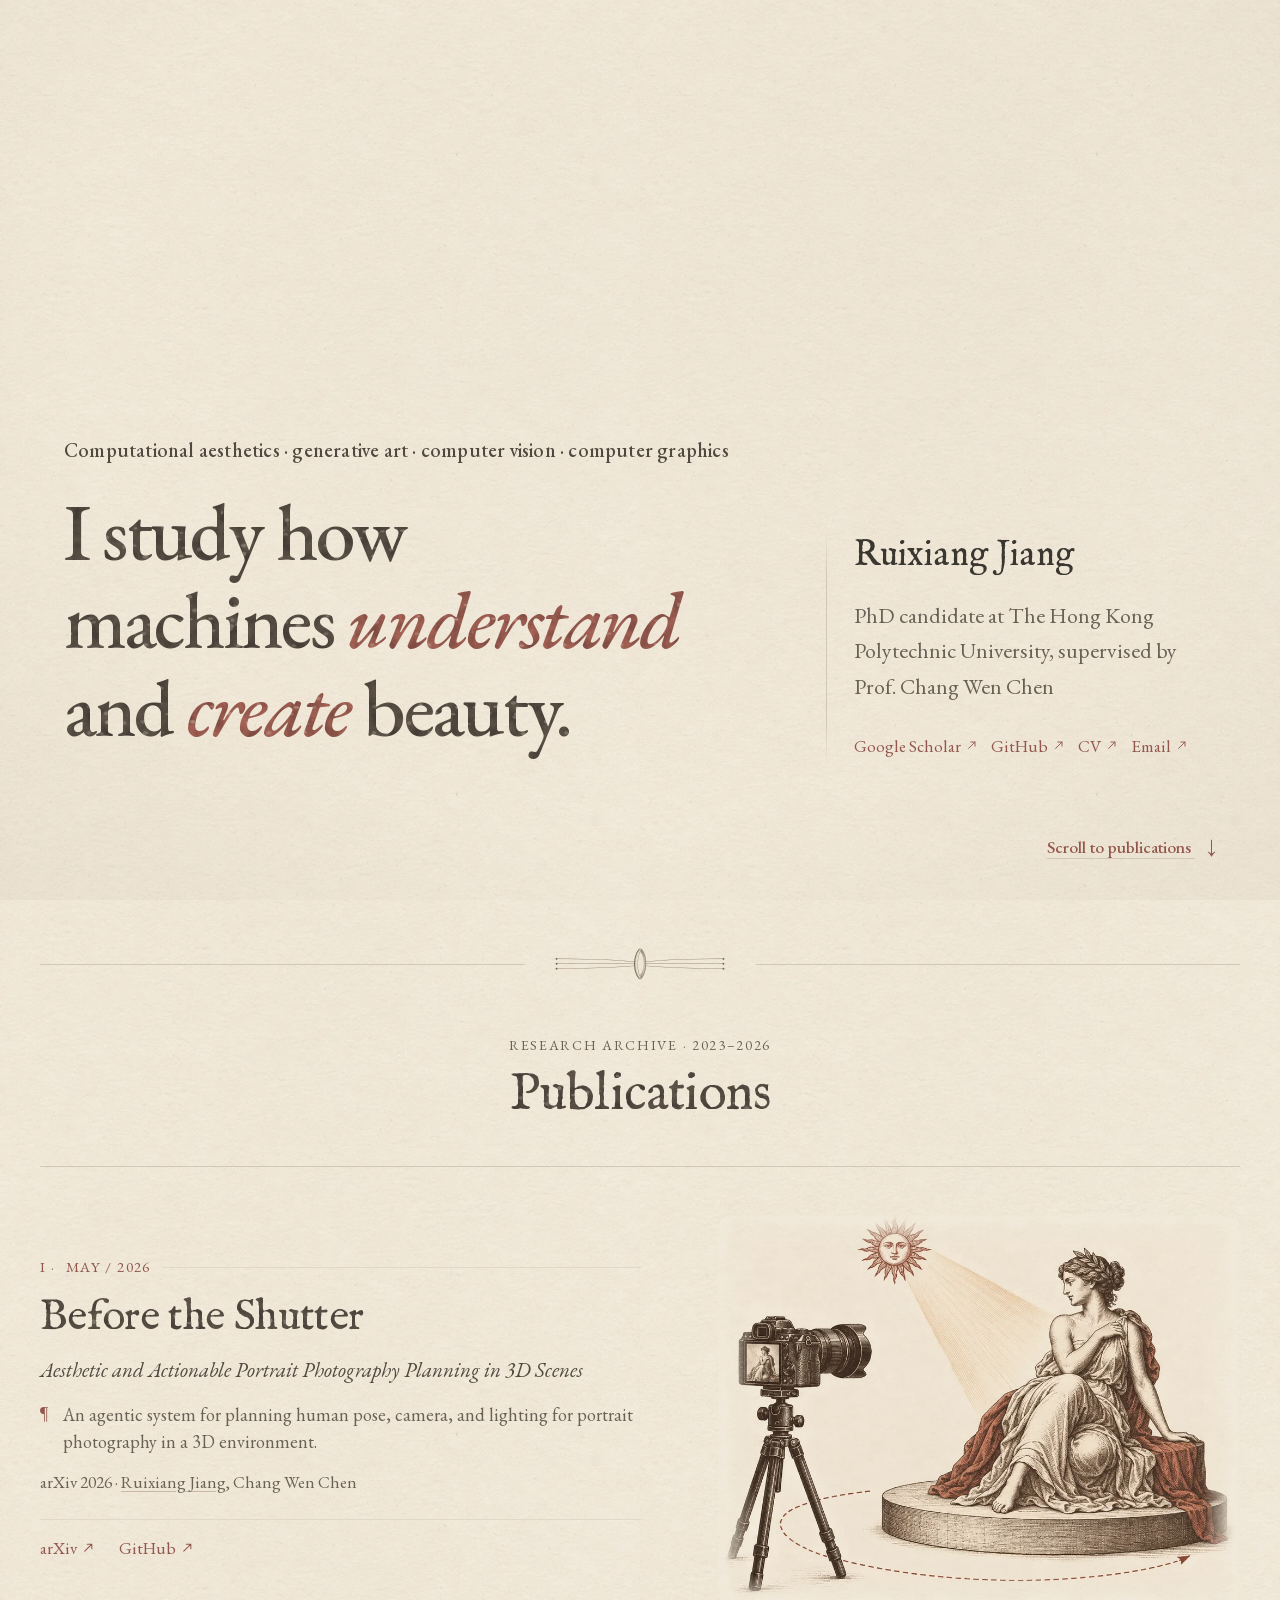
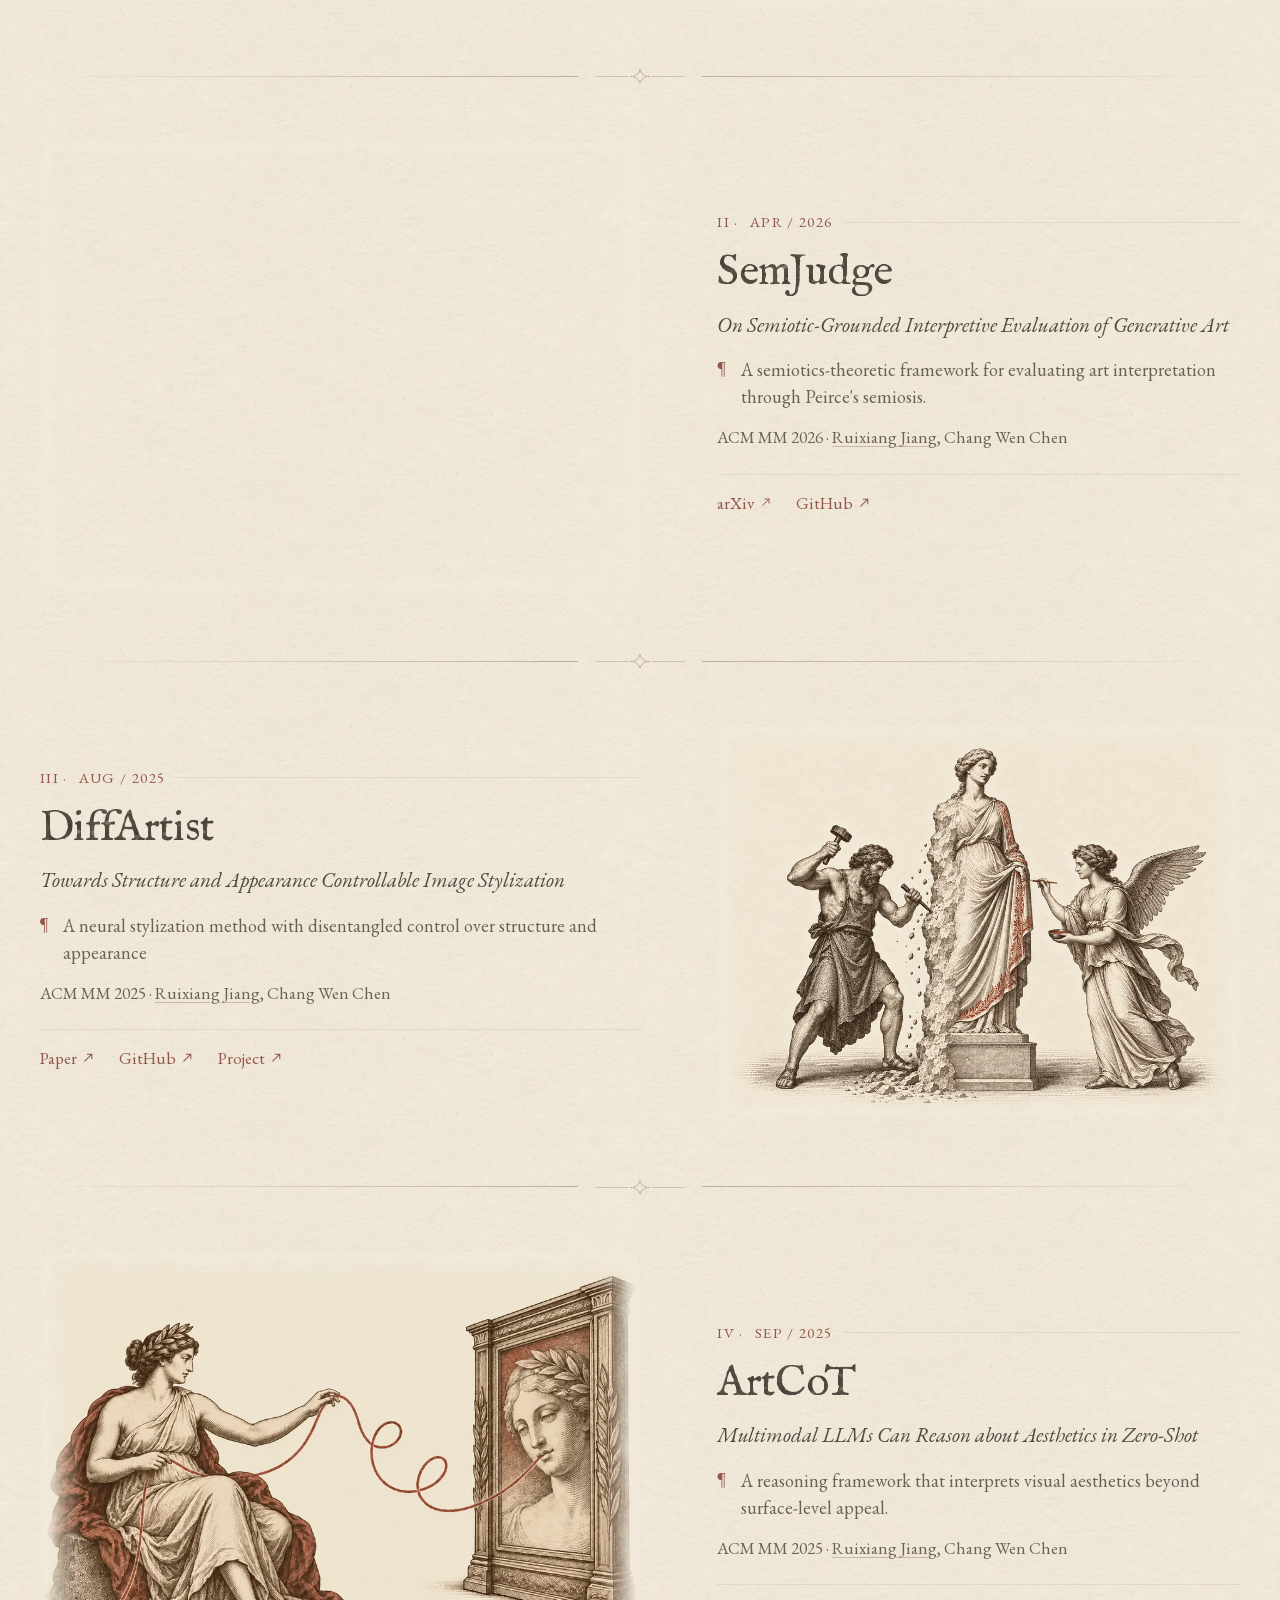
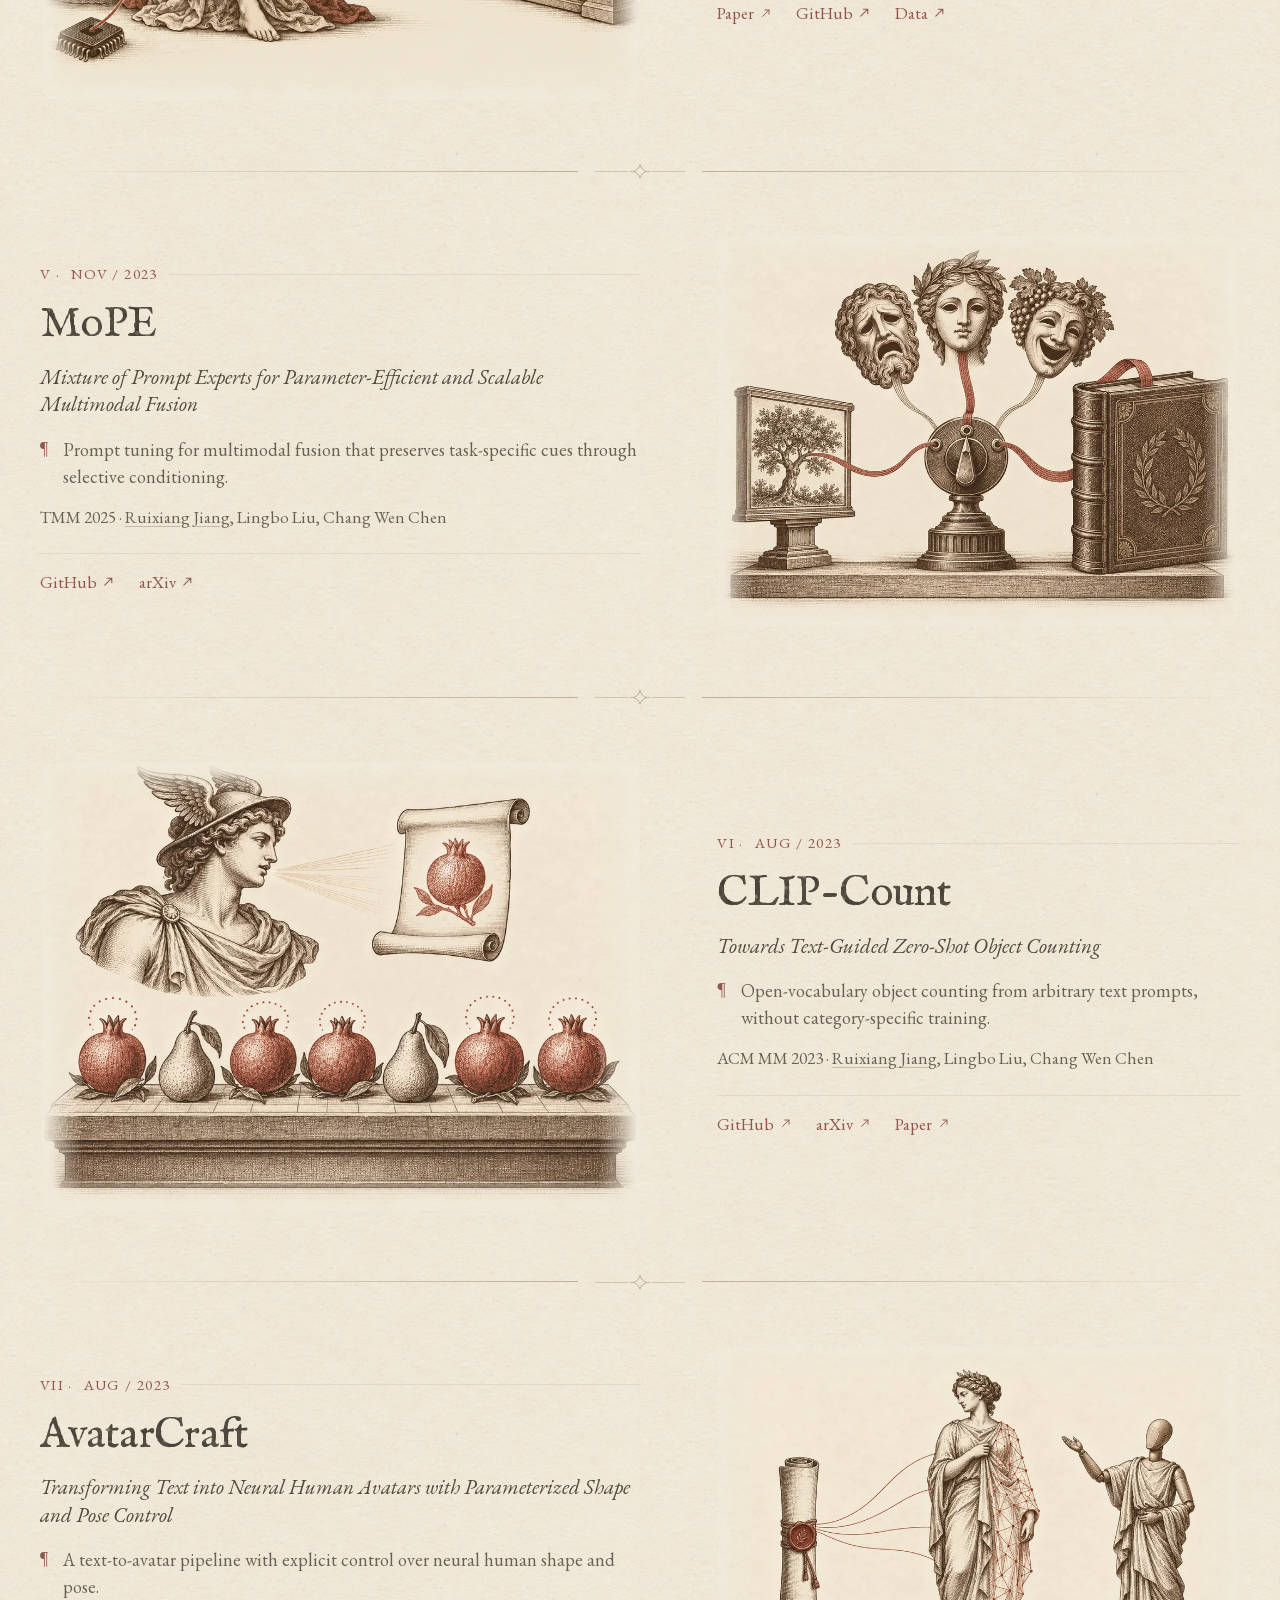
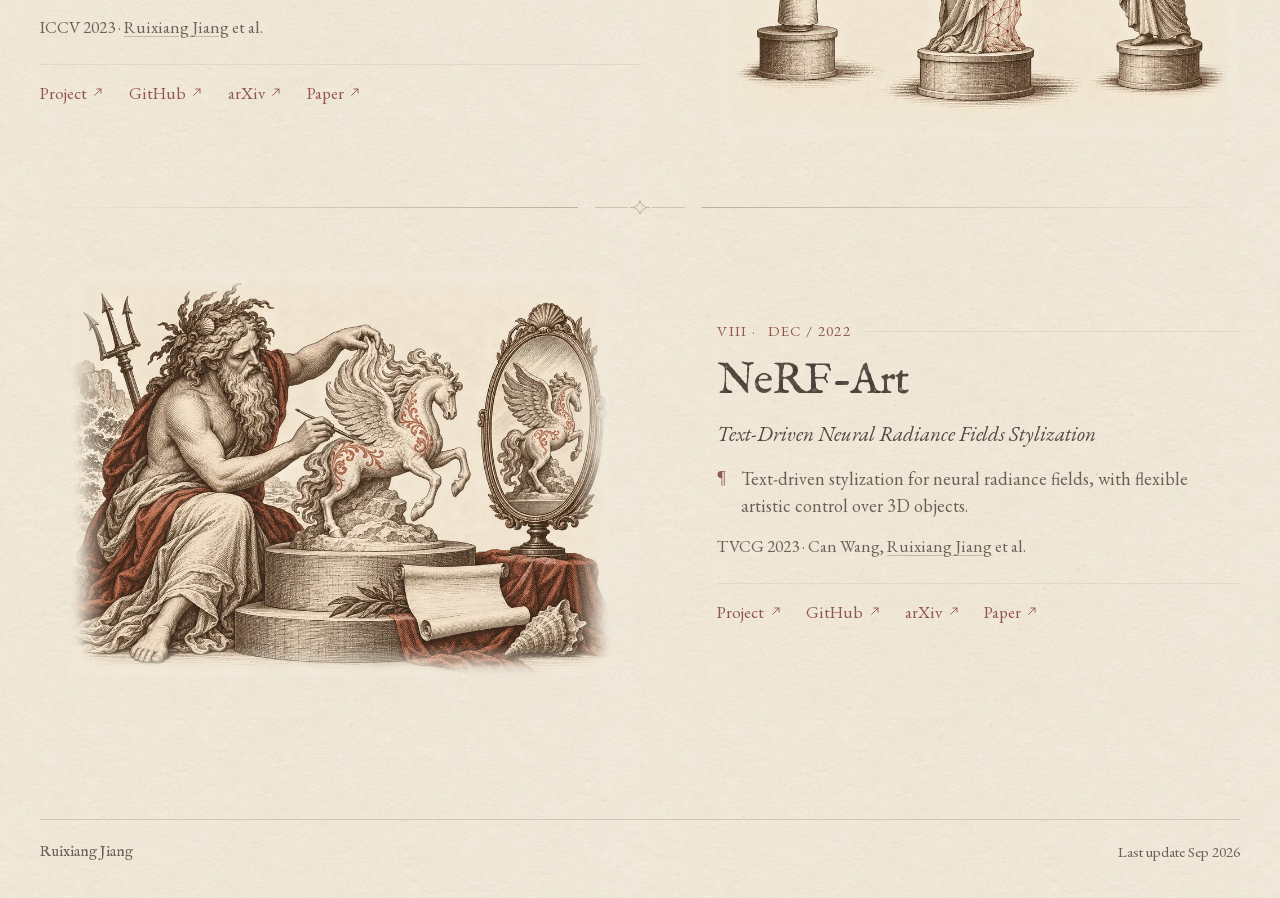
==== commit 46a82f4e: "improve bookish quality" ====
--- a/index.html
+++ b/index.html
@@ -10,13 +10,15 @@
   <link rel="preload" href="fonts/eb-garamond-latin-italic.woff2" as="font" type="font/woff2" crossorigin>
   <link rel="preload" href="fonts/eb-garamond-latin-medium.woff2" as="font" type="font/woff2" crossorigin>
   <link rel="preload" href="fonts/eb-garamond-latin-medium-italic.woff2" as="font" type="font/woff2" crossorigin>
+  <link rel="preload" href="fonts/im-fell-english-regular.ttf" as="font" type="font/ttf" crossorigin>
+  <link rel="preload" href="fonts/im-fell-english-italic.ttf" as="font" type="font/ttf" crossorigin>
   <title>Ruixiang Jiang — Research</title>
   <link rel="stylesheet" href="home.css">
 </head>
 
 <body>
   <header class="site-header">
-    <a href="#top">Ruixiang Jiang <span class="slash">/</span> PhD Candidate</a>
+    <a href="#top"><span class="brand-name">Ruixiang Jiang</span> <span class="slash">/</span> PhD Candidate</a>
     <nav class="header-actions" aria-label="Site navigation">
       <a class="header-research" href="#publications">Research ↓</a>
       <a class="header-blog" href="blog.html" hidden>Blog</a>
@@ -27,11 +29,11 @@
     <section class="hero" aria-labelledby="page-title">
       <div class="title-page">
         <p class="eyebrow"><span>Computational aesthetics · generative art</span><span>computer vision · computer graphics</span></p>
-        <h1 id="page-title">I study how machines <span class="accent accent--understand">understand</span> and <span class="accent accent--create">create</span> beauty.</h1>
+        <h1 id="page-title"><span class="display-ink">I study how machines </span><span class="accent accent--understand">understand</span><span class="display-ink"> and </span><span class="accent accent--create">create</span><span class="display-ink"> beauty.</span></h1>
       </div>
         <div class="intro">
           <p class="intro-name">Ruixiang Jiang</p>
-          <p class="intro-description">PhD candidate at The Hong Kong Polytechnic University, working across generative AI, visual understanding, and the aesthetics of images.</p>
+          <p class="intro-description">PhD candidate at The Hong Kong Polytechnic University, supervised by Prof. Chang Wen Chen</p>
           <nav class="intro-links" aria-label="External profiles">
             <a href="https://scholar.google.com/citations?user=e34K_QoAAAAJ">Google Scholar</a>
             <a href="https://github.com/songrise">GitHub</a>
@@ -45,7 +47,7 @@
     <section class="research" id="publications" aria-labelledby="research-title">
       <div class="archive-divider" aria-hidden="true"><img src="images/bookish/tailpiece.webp" width="720" height="240" alt="" loading="lazy"></div>
       <div class="research-head">
-        <p class="eyebrow">Research archive · 2023 — 2026</p>
+        <p class="eyebrow">Research archive · 2023–2026</p>
         <h2 id="research-title">Publications</h2>
       </div>
 
@@ -58,7 +60,7 @@
           <h3>Before the Shutter</h3>
           <p class="paper-title">Aesthetic and Actionable Portrait Photography Planning in 3D Scenes</p>
           <p class="summary">An agentic system for planning human pose, camera, and lighting for portrait photography in a 3D environment.</p>
-          <p class="venue">arXiv 2026 · Ruixiang Jiang, Chang Wen Chen</p>
+          <p class="venue">arXiv 2026 · <span class="author-self">Ruixiang Jiang</span>, Chang Wen Chen</p>
           <div class="publication-links"><a href="https://arxiv.org/abs/2605.30318">arXiv</a><a href="https://github.com/songrise/Before-the-Shutter">GitHub</a></div>
         </div>
       </article>
@@ -71,7 +73,7 @@
           <h3>SemJudge</h3>
           <p class="paper-title">On Semiotic-Grounded Interpretive Evaluation of Generative Art</p>
           <p class="summary">A semiotics-theoretic framework for evaluating art interpretation through Peirce's semiosis.</p>
-          <p class="venue">ACM MM 2026 · Ruixiang Jiang, Changwen Chen</p>
+          <p class="venue">ACM MM 2026 · <span class="author-self">Ruixiang Jiang</span>, Chang Wen Chen</p>
           <div class="publication-links"><a href="https://arxiv.org/abs/2604.08641">arXiv</a><a href="https://github.com/songrise/SemJudge">GitHub</a></div>
         </div>
       </article>
@@ -83,8 +85,8 @@
           <time class="pub-number" datetime="2025-08-27">Aug / 2025</time>
           <h3>DiffArtist</h3>
           <p class="paper-title">Towards Structure and Appearance Controllable Image Stylization</p>
-          <p class="summary">A controllable diffusion approach that uses image structure as a material for non-representational art.</p>
-          <p class="venue">ACM MM 2025 · Ruixiang Jiang, Changwen Chen</p>
+          <p class="summary">A neural stylization method with disentangled control over structure and appearance</p>
+          <p class="venue">ACM MM 2025 · <span class="author-self">Ruixiang Jiang</span>, Chang Wen Chen</p>
           <div class="publication-links"><a href="https://dl.acm.org/doi/10.1145/3746027.3755010">Paper</a><a href="https://github.com/songrise/artist">GitHub</a><a href="https://diffusionartist.github.io/">Project</a></div>
         </div>
       </article>
@@ -97,7 +99,7 @@
           <h3>ArtCoT</h3>
           <p class="paper-title">Multimodal LLMs Can Reason about Aesthetics in Zero-Shot</p>
           <p class="summary">A reasoning framework that interprets visual aesthetics beyond surface-level appeal.</p>
-          <p class="venue">ACM MM 2025 · Ruixiang Jiang, Changwen Chen</p>
+          <p class="venue">ACM MM 2025 · <span class="author-self">Ruixiang Jiang</span>, Chang Wen Chen</p>
           <div class="publication-links"><a href="https://arxiv.org/abs/2501.09012">Paper</a><a href="https://github.com/songrise/MLLM4Art">GitHub</a><a href="https://huggingface.co/datasets/Ruixiang/FineArtBench">Data</a></div>
         </div>
       </article>
@@ -110,7 +112,7 @@
           <h3>MoPE</h3>
           <p class="paper-title">Mixture of Prompt Experts for Parameter-Efficient and Scalable Multimodal Fusion</p>
           <p class="summary">Prompt tuning for multimodal fusion that preserves task-specific cues through selective conditioning.</p>
-          <p class="venue">TMM 2025 · Ruixiang Jiang, Lingbo Liu, Changwen Chen</p>
+          <p class="venue">TMM 2025 · <span class="author-self">Ruixiang Jiang</span>, Lingbo Liu, Chang Wen Chen</p>
           <div class="publication-links"><a href="https://github.com/songrise/ConditionalPrompt">GitHub</a><a href="https://arxiv.org/abs/2312.03734">arXiv</a></div>
         </div>
       </article>
@@ -123,7 +125,7 @@
           <h3>CLIP-Count</h3>
           <p class="paper-title">Towards Text-Guided Zero-Shot Object Counting</p>
           <p class="summary">Open-vocabulary object counting from arbitrary text prompts, without category-specific training.</p>
-          <p class="venue">ACM MM 2023 · Ruixiang Jiang, Lingbo Liu, Changwen Chen</p>
+          <p class="venue">ACM MM 2023 · <span class="author-self">Ruixiang Jiang</span>, Lingbo Liu, Chang Wen Chen</p>
           <div class="publication-links"><a href="https://github.com/songrise/CLIP-Count">GitHub</a><a href="https://arxiv.org/abs/2305.07304">arXiv</a><a href="https://dl.acm.org/doi/10.1145/3581783.3611789">Paper</a></div>
         </div>
       </article>
@@ -136,7 +138,7 @@
           <h3>AvatarCraft</h3>
           <p class="paper-title">Transforming Text into Neural Human Avatars with Parameterized Shape and Pose Control</p>
           <p class="summary">A text-to-avatar pipeline with explicit control over neural human shape and pose.</p>
-          <p class="venue">ICCV 2023 · Ruixiang Jiang et al.</p>
+          <p class="venue">ICCV 2023 · <span class="author-self">Ruixiang Jiang</span> et al.</p>
           <div class="publication-links"><a href="https://avatar-craft.github.io">Project</a><a href="https://github.com/songrise/avatarcraft">GitHub</a><a href="https://arxiv.org/abs/2303.17606">arXiv</a><a href="https://openaccess.thecvf.com/content/ICCV2023/html/Jiang_AvatarCraft_Transforming_Text_into_Neural_Human_Avatars_with_Parameterized_Shape_ICCV_2023_paper.html">Paper</a></div>
         </div>
       </article>
@@ -149,14 +151,14 @@
           <h3>NeRF-Art</h3>
           <p class="paper-title">Text-Driven Neural Radiance Fields Stylization</p>
           <p class="summary">Text-driven stylization for neural radiance fields, with flexible artistic control over 3D objects.</p>
-          <p class="venue">TVCG 2023 · Can Wang, Ruixiang Jiang et al.</p>
+          <p class="venue">TVCG 2023 · Can Wang, <span class="author-self">Ruixiang Jiang</span> et al.</p>
           <div class="publication-links"><a href="https://cassiepython.github.io/nerfart/index.html">Project</a><a href="https://github.com/cassiePython/NeRF-Art">GitHub</a><a href="https://arxiv.org/abs/2212.08070">arXiv</a><a href="https://ieeexplore.ieee.org/abstract/document/10144678">Paper</a></div>
         </div>
       </article>
     </section>
   </main>
 
-  <footer class="site-footer"><span>Ruixiang Jiang</span><span>Last update Jul 2026</span></footer>
+  <footer class="site-footer"><span>Ruixiang Jiang</span><span>Last update Sep 2026</span></footer>
   <script>
     const scrollCue = document.querySelector('.scroll-cue');
     const header = document.querySelector('.site-header');
--- a/home.css
+++ b/home.css
@@ -25,6 +25,20 @@
   font-weight: 500;
   font-display: swap;
   src: url('fonts/eb-garamond-latin-medium-italic.woff2') format('woff2');
+}
+@font-face {
+  font-family: 'IM Fell English';
+  font-style: normal;
+  font-weight: 400;
+  font-display: swap;
+  src: url('fonts/im-fell-english-regular.ttf') format('truetype');
+}
+@font-face {
+  font-family: 'IM Fell English';
+  font-style: italic;
+  font-weight: 400;
+  font-display: swap;
+  src: url('fonts/im-fell-english-italic.ttf') format('truetype');
 }
 
 :root {
@@ -34,6 +48,8 @@
   --muted: #6a6156;
   --accent: #92574c;
   --line: #d2c8b7;
+  --line-primary: #b8a894;
+  --line-secondary: #e1d8ca;
   --content: min(1240px, calc(100% - 80px));
 }
 
@@ -44,8 +60,13 @@
   min-width: 320px;
   color: var(--ink);
   background-color: var(--paper);
-  background-image: linear-gradient(rgba(242, 235, 221, .52), rgba(242, 235, 221, .52)), url('images/bookish/paper.webp');
-  background-size: auto, 640px 640px;
+  background-image:
+    radial-gradient(ellipse at 50% 40%, transparent 62%, rgba(120, 90, 60, .05) 100%),
+    radial-gradient(ellipse at 78% 18%, rgba(138, 108, 72, .025), transparent 65%),
+    linear-gradient(rgba(242, 235, 221, .44), rgba(242, 235, 221, .44)),
+    url('images/bookish/paper.webp');
+  background-size: 100% 100%, 100% 100%, auto, 640px 640px;
+  background-attachment: fixed, fixed, scroll, scroll;
   font-family: 'EB Garamond', Georgia, 'Times New Roman', serif;
   font-size: 20px;
   line-height: 1.6;
@@ -78,6 +99,7 @@
   width: var(--content);
 }
 .site-header > a { color: var(--ink); font-weight: 500; }
+.brand-name { font-family: 'IM Fell English', 'EB Garamond', Georgia, serif; font-weight: 400; }
 .site-header.is-managed {
   left: 50%;
   margin: 0;
@@ -98,7 +120,7 @@
 .hero, .research, .site-footer { margin: 0 auto; width: var(--content); }
 .hero {
   display: grid;
-  grid-template-columns: minmax(0, 1fr) minmax(260px, 320px);
+  grid-template-columns: minmax(0, 1fr) minmax(380px, 390px);
   align-items: end;
   gap: clamp(56px, 7vw, 144px);
   width: min(1680px, calc(100% - 128px));
@@ -108,20 +130,30 @@
 }
 .title-page { min-width: 0; }
 .eyebrow { color: var(--muted); font-size: 16px; line-height: 1.6; margin: 0 0 20px; }
+.hero .eyebrow { color: var(--display-ink); font-size: 18px; font-weight: 500; letter-spacing: .01em; }
 .eyebrow span + span::before { content: ' · '; }
 h1 { color: var(--display-ink); font-size: clamp(54px, calc(5.5vw + 2px), 102px); font-weight: 500; line-height: 1.11; letter-spacing: -.035em; margin: 0; max-width: 1020px; padding-bottom: .22em; text-wrap: balance; }
 .accent { color: var(--accent); font-style: italic; }
 .accent { animation: accent-enter 1.3s cubic-bezier(.22, 1, .36, 1) both; }
-.accent--understand { animation-delay: .3s; }
-.accent--create { animation-delay: .56s; }
-.intro { animation: intro-enter .9s cubic-bezier(.22, 1, .36, 1) .56s both; }
+.accent--understand { animation-delay: .5s; }
+.accent--create { animation-delay: .76s; }
+.intro { animation: intro-enter .9s cubic-bezier(.22, 1, .36, 1) .76s both; }
 @keyframes accent-enter { from { opacity: 0; } to { opacity: 1; } }
 @keyframes intro-enter { from { opacity: 0; transform: translateY(12px); } to { opacity: 1; transform: translateY(0); } }
-.intro { border-left: 1px solid var(--line); padding-left: 28px; margin-bottom: 6px; }
-.intro-name { font-size: 32px; font-weight: 500; line-height: 1.3; margin: 0 0 18px; }
+.intro { padding-left: 28px; margin-bottom: 6px; position: relative; }
+.intro::before {
+  content: '';
+  position: absolute;
+  inset: 0 auto 0 0;
+  width: 1px;
+  pointer-events: none;
+  background: linear-gradient(to bottom, transparent, var(--line) 18%, var(--line) 82%, transparent);
+}
+.intro-name { color: #3a3731; font-family: 'IM Fell English', 'EB Garamond', Georgia, serif; font-size: 32px; font-weight: 400; line-height: 1.3; margin: 0 0 18px; }
 .intro-description { color: var(--muted); margin: 0; }
-.intro-links { display: flex; flex-wrap: wrap; gap: 8px 24px; margin-top: 23px; font-size: 17px; }
+.intro-links { display: flex; flex-wrap: nowrap; gap: 8px 12px; margin-top: 23px; font-size: 17px; }
 .intro-links a, .publication-links a { display: inline-block; padding: 4px 0; }
+.intro-links a { white-space: nowrap; }
 .scroll-cue { position: absolute; bottom: 38px; right: 0; color: var(--accent); font-size: 17px; font-weight: 500; text-decoration: underline; text-decoration-color: var(--line); text-underline-offset: .32em; transition: opacity .25s ease, visibility .25s ease; white-space: nowrap; background-image: none; }
 .scroll-cue span { color: var(--accent); font-size: 20px; margin-left: 12px; }
 .scroll-cue.is-hidden, .site-header.is-visible + main .scroll-cue { opacity: 0; pointer-events: none; visibility: hidden; }
@@ -135,7 +167,7 @@
 .archive-divider img { width: 180px; opacity: .78; }
 .research-head { border-bottom: 1px solid var(--line); padding: 20px 0 30px; text-align: center; }
 .research-head .eyebrow { font-size: 14px; letter-spacing: .12em; margin: 0 0 10px; text-transform: uppercase; }
-h2 { color: var(--display-ink); font-size: clamp(42px, 4.1vw, 58px); line-height: 1.1; font-weight: 500; letter-spacing: -.025em; margin: 0; padding-bottom: .22em; }
+h2 { color: var(--display-ink); font-family: 'IM Fell English', 'EB Garamond', Georgia, serif; font-size: clamp(42px, 4.1vw, 58px); line-height: 1.1; font-weight: 400; letter-spacing: -.015em; margin: 0; padding-bottom: .22em; }
 .publication { align-items: center; counter-increment: publication; display: grid; gap: clamp(48px, 6vw, 94px); grid-template-columns: minmax(0, 1fr) minmax(0, .87fr); padding: 64px 0 70px; position: relative; }
 .publication:not(:last-of-type)::after {
   content: '';
@@ -143,8 +175,8 @@
   inset: auto 0 -15px;
   height: 30px;
   pointer-events: none;
-  opacity: .68;
-  background-image: url('images/bookish/publication-ornament.svg'), linear-gradient(to right, transparent, var(--line)), linear-gradient(to left, transparent, var(--line));
+  opacity: .9;
+  background-image: url('images/bookish/publication-ornament.svg'), linear-gradient(to right, transparent, var(--line-primary)), linear-gradient(to left, transparent, var(--line-primary));
   background-repeat: no-repeat;
   background-position: center, left center, right center;
   background-size: 96px auto, calc(50% - 62px) 1px, calc(50% - 62px) 1px;
@@ -178,27 +210,49 @@
 .publication-copy { min-width: 0; }
 .pub-number { align-items: center; color: var(--accent); display: flex; font-size: 15px; gap: 11px; letter-spacing: .09em; margin-bottom: 15px; text-transform: uppercase; }
 .pub-number::before { content: counter(publication, upper-roman) ' ·'; }
-.pub-number::after { background: var(--line); content: ''; flex: 1; height: 1px; }
-.publication h3 { color: var(--display-ink); font-size: clamp(34px, 3.4vw, 48px); font-weight: 500; letter-spacing: -.025em; line-height: 1.12; margin: 0 0 calc(13px - .2em); padding-bottom: .2em; }
+.pub-number::after { background: var(--line-secondary); content: ''; flex: 1; height: 1px; }
+.publication h3 { color: var(--display-ink); font-family: 'IM Fell English', 'EB Garamond', Georgia, serif; font-size: clamp(34px, 3.4vw, 48px); font-weight: 400; letter-spacing: -.015em; line-height: 1.12; margin: 0 0 calc(13px - .2em); padding-bottom: .2em; }
 /* Uneven ink density on large type; small reading text stays crisp. */
 @supports ((-webkit-background-clip: text) or (background-clip: text)) {
-  .title-page h1, .title-page .accent, .research-head h2, .publication h3 {
+  .title-page h1, .title-page .display-ink, .title-page .accent, .research-head h2, .publication h3 {
     color: transparent;
+    -webkit-text-fill-color: transparent;
+  }
+  .title-page .display-ink, .title-page .accent, .research-head h2, .publication h3 {
     background-image: url('images/bookish/ink-print-display.png');
     background-size: 192px 192px;
     -webkit-background-clip: text;
     background-clip: text;
-    -webkit-text-fill-color: transparent;
+  }
+  .title-page .display-ink, .title-page .accent {
+    -webkit-box-decoration-break: clone;
+    box-decoration-break: clone;
+    padding-right: .18em;
+    margin-right: -.18em;
   }
   .title-page .accent { background-image: url('images/bookish/ink-print-accent.png'); }
 }
 
 .paper-title { color: var(--display-ink); font-size: 21px; font-style: italic; font-weight: 400; line-height: 1.3; margin: 0 0 18px; }
-.summary { border-left: 2px solid var(--accent); color: var(--display-ink); font-size: 19px; font-weight: 500; line-height: 1.4; margin: 18px 0 15px; padding-left: 15px; }
+.summary { color: var(--muted); font-size: 18px; font-weight: 400; line-height: 1.5; margin: 0 0 15px 1.3em; position: relative; }
+.summary::before { content: '¶'; color: var(--accent); font-family: Georgia, serif; left: -1.3em; position: absolute; }
 .venue { color: var(--muted); font-size: 17px; line-height: 1.45; margin: 0; }
-.publication-links { border-top: 1px solid var(--line); display: flex; flex-wrap: wrap; font-size: 17px; gap: 4px 24px; margin-top: 24px; padding-top: 11px; }
-.publication-links a::after { content: ' ↗'; font-size: .9em; }
+.author-self { text-decoration: underline; text-decoration-color: #c9b8a5; text-decoration-thickness: 1px; text-underline-offset: .2em; }
+.publication-links { border-top: 1px solid var(--line-secondary); display: flex; flex-wrap: wrap; font-size: 17px; gap: 4px 24px; margin-top: 24px; padding-top: 11px; }
+.intro-links a::after, .publication-links a::after {
+  content: '';
+  display: inline-block;
+  width: .75em;
+  height: .75em;
+  margin-left: .3em;
+  vertical-align: .02em;
+  background: url('images/bookish/external-link-arrow.svg') center / contain no-repeat;
+  transition: transform .2s ease;
+}
+.intro-links a:hover::after, .intro-links a:focus-visible::after,
+.publication-links a:hover::after, .publication-links a:focus-visible::after { transform: translate(2px, -2px); }
 .site-footer { border-top: 1px solid var(--line); color: var(--muted); display: flex; flex-wrap: wrap; justify-content: space-between; gap: 12px; font-size: 15px; margin-top: 72px; padding: 20px 0 34px; }
+.site-footer span:first-child { font-family: 'IM Fell English', 'EB Garamond', Georgia, serif; }
 .reveal { transition: opacity .88s ease, transform .88s cubic-bezier(.2, .75, .25, 1); }
 .reveal.is-pending { opacity: 0; transform: translateY(24px); }
 .reveal.is-visible { opacity: 1; transform: translateY(0); }
@@ -206,11 +260,12 @@
 @media (max-width: 1100px) {
   .publication { gap: 40px; padding: 54px 0 60px; }
   .publication h3 { font-size: clamp(32px, 3.7vw, 42px); }
-  .hero { width: calc(100% - 80px); grid-template-columns: minmax(0, 1fr) 260px; gap: 40px; }
+  .hero { width: calc(100% - 80px); grid-template-columns: minmax(0, 1fr) 350px; gap: 40px; }
   .hero .eyebrow span { display: block; }
   .hero .eyebrow span + span::before { content: none; }
-  .intro { padding-left: 22px; font-size: 19px; }
+  .intro { font-size: 19px; }
   .intro-name { font-size: 28px; }
+  .intro-links { font-size: 16px; gap: 8px; }
 }
 @media (max-width: 860px) {
   .publication { display: flex; flex-direction: column; align-items: stretch; gap: 26px; }
@@ -219,7 +274,18 @@
   .hero { grid-template-columns: minmax(0, 1fr); align-content: center; gap: 40px; padding: 70px 0 116px; }
   .title-page { max-width: 680px; }
   h1 { font-size: clamp(40px, calc(7vw + 2px), 62px); }
-  .intro { border-left: 0; border-top: 1px solid var(--line); padding: 24px 0 0; max-width: 540px; margin: 0; }
+  .intro { max-width: 540px; margin: 0; padding: 28px 0 0; }
+  .intro-links { flex-wrap: wrap; font-size: 17px; gap: 8px 20px; }
+  .intro::before {
+    inset: 0 0 auto;
+    width: auto;
+    height: 24px;
+    opacity: .68;
+    background-image: url('images/bookish/publication-ornament.svg'), linear-gradient(to right, transparent, var(--line)), linear-gradient(to left, transparent, var(--line));
+    background-repeat: no-repeat;
+    background-position: center, left center, right center;
+    background-size: 72px auto, calc(50% - 50px) 1px, calc(50% - 50px) 1px;
+  }
 }
 @media (max-width: 760px) {
   :root { --content: calc(100% - 44px); }
@@ -227,13 +293,13 @@
   .site-header { font-size: 14px; gap: 14px; }
   .site-header > a { max-width: 155px; line-height: 1.45; }
   .header-actions { gap: 16px; }
-  .hero { width: var(--content); padding: 60px 0 110px; gap: 34px; }
-  .eyebrow { font-size: 15px; }
+  .hero { width: var(--content); padding: 60px 0 110px; gap: 48px; }
+  .hero .eyebrow { font-size: 16px; }
   .eyebrow span { display: block; }
   .eyebrow span + span::before { content: none; }
-  h1 { font-size: clamp(38px, calc(8.7vw + 2px), 54px); line-height: 1.15; letter-spacing: -.025em; }
-  .intro { margin-top: 0; }
-  .intro-name { font-size: 26px; }
+  h1 { font-size: clamp(42px, calc(9vw + 2px), 56px); line-height: 1.15; letter-spacing: -.025em; }
+  .intro { margin-top: 0; margin-bottom: -20px; padding-top: 48px; font-size: 17px; }
+  .intro-name { font-size: 24px; }
   .intro-links { gap: 8px 20px; margin-top: 18px; }
   .scroll-cue { bottom: 30px; font-size: 15px; }
   .research { padding-top: 24px; }
@@ -252,9 +318,20 @@
   .paper-illustration { max-width: 480px; }
   .publication h3 { font-size: clamp(32px, 8vw, 39px); }
   .paper-title { font-size: 20px; }
-  .summary { font-size: 19px; }
+  .summary { font-size: 17px; }
   .publication-links { margin-top: 20px; }
   .site-footer { margin-top: 40px; font-size: 14px; }
+}
+@media (min-width: 861px) {
+  .hero .eyebrow { font-size: 20px; margin-bottom: 22px; }
+  .hero h1 { font-size: clamp(59px, calc(6.05vw + 2px), 112px); max-width: 1120px; }
+  .intro { font-size: 22px; }
+  .intro-name { font-size: 35px; margin-bottom: 20px; }
+  .intro-links { margin-top: 25px; }
+}
+@media (min-width: 861px) and (max-width: 1100px) {
+  .intro { font-size: 21px; }
+  .intro-name { font-size: 31px; }
 }
 @media (prefers-reduced-motion: reduce) {
   html { scroll-behavior: auto; }
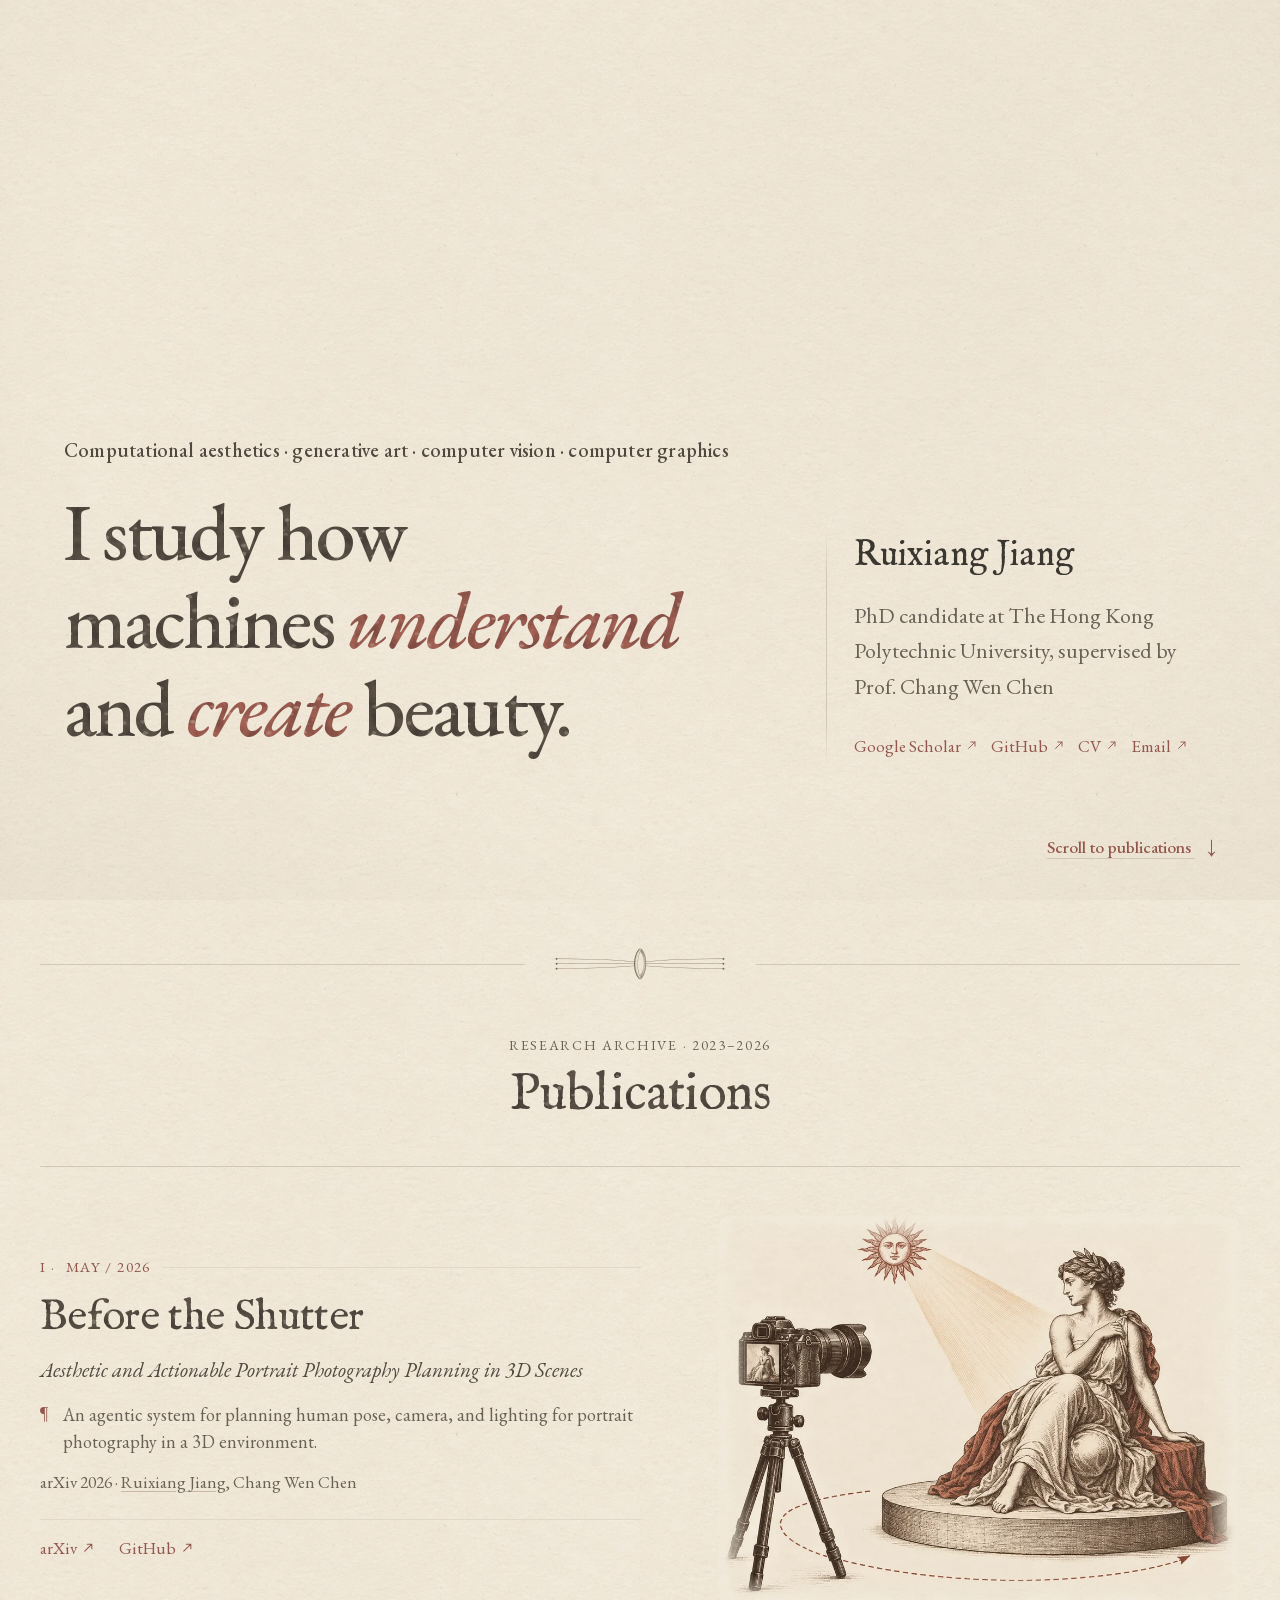
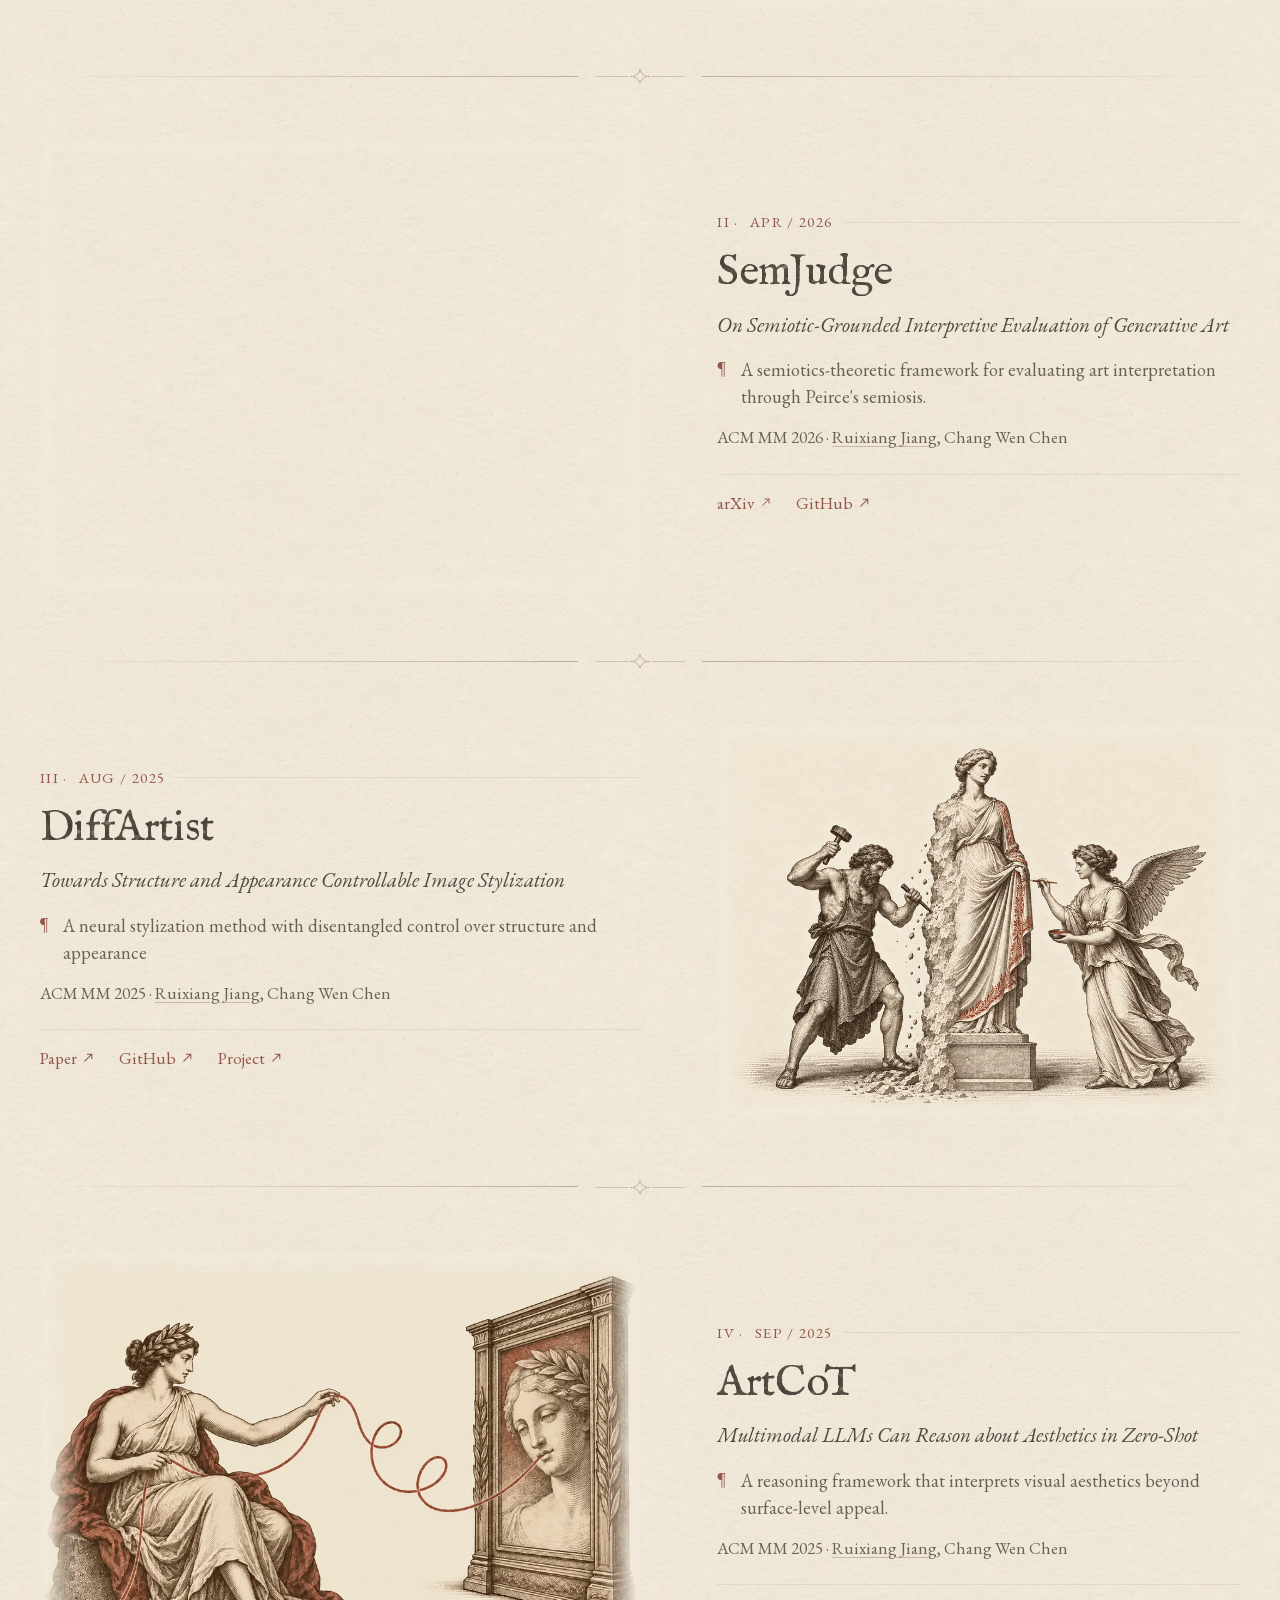
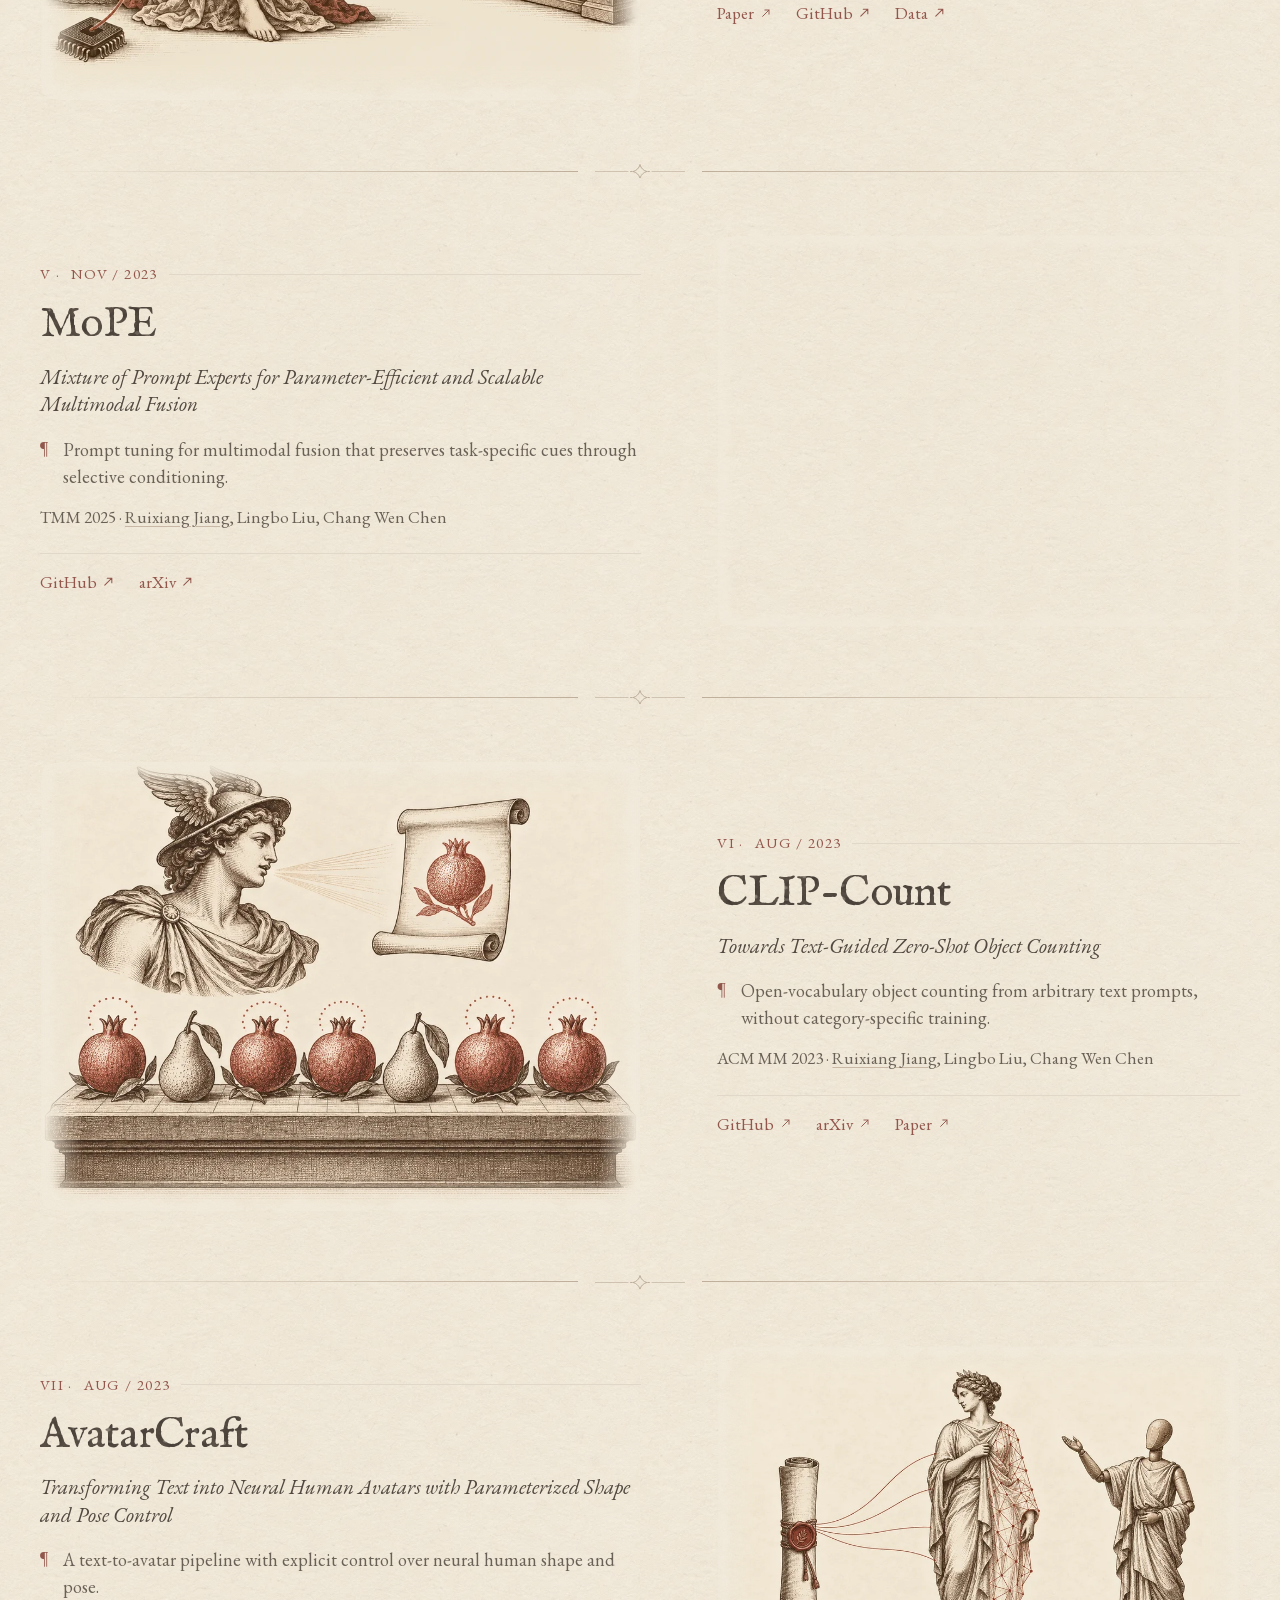
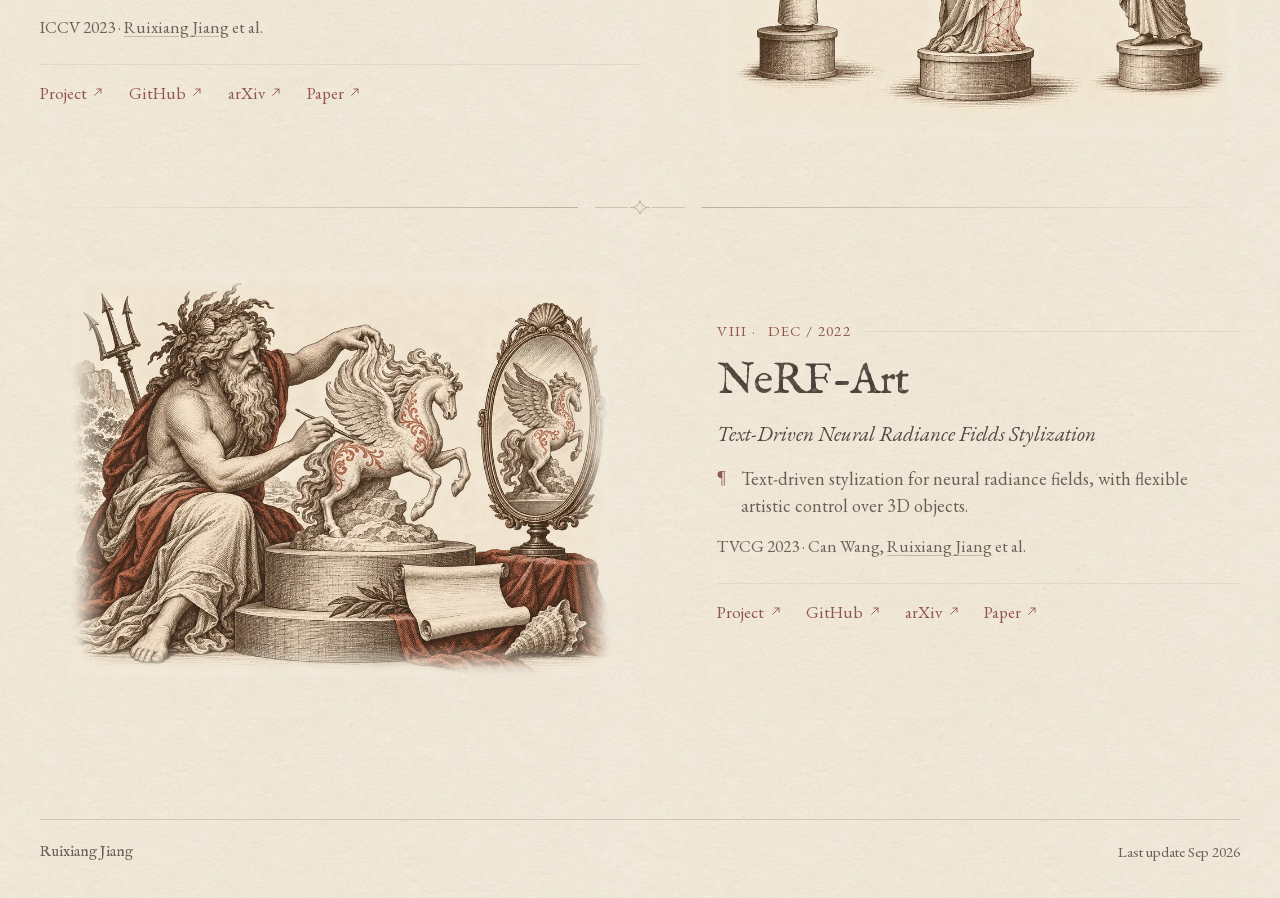
==== commit 6b1fc318: "Add gentle mobile publication scroll settling" ====
--- a/index.html
+++ b/index.html
@@ -201,6 +201,97 @@
         }
       });
     }
+
+    // A small post-scroll nudge gives mobile articles a resting place without
+    // changing native touch or trackpad momentum while the user is scrolling.
+    const mobileReading = window.matchMedia('(max-width: 760px)');
+    const articles = [...document.querySelectorAll('.publication')];
+    const settleTargets = [
+      document.querySelector('#publications'),
+      ...articles
+    ];
+    const settleRangeDown = 90;
+    const settleRangeUp = 70;
+    const settleDuration = 440;
+    let touchStartY = 0;
+    let swipeInProgress = false;
+    let touchReleased = false;
+    let settleTimer;
+    let settleFrame;
+    let scrollDirection = 1;
+
+    function cancelSettle() {
+      clearTimeout(settleTimer);
+      if (settleFrame !== undefined) cancelAnimationFrame(settleFrame);
+      settleFrame = undefined;
+      swipeInProgress = false;
+      touchReleased = false;
+    }
+
+    function settleNearArticle() {
+      swipeInProgress = false;
+      if (!mobileReading.matches || motion.matches) return;
+
+      const offset = header.getBoundingClientRect().height + 16;
+      const distances = settleTargets.map(target => target.getBoundingClientRect().top - offset);
+      if (scrollDirection < 0) {
+        const bottomEdge = window.innerHeight - 32;
+        distances.push(...articles.map(article => article.getBoundingClientRect().bottom - bottomEdge));
+      }
+      const nearest = distances.reduce((best, distance) =>
+        Math.abs(distance) < Math.abs(best) ? distance : best, Infinity);
+      const settleRange = scrollDirection < 0 ? settleRangeUp : settleRangeDown;
+      if (Math.abs(nearest) <= 8 || Math.abs(nearest) >= settleRange) return;
+
+      const startY = window.scrollY;
+      const startTime = performance.now();
+      const overshoot = nearest + Math.sign(nearest) * Math.min(5, Math.abs(nearest) * 0.08);
+      function animateSettle(now) {
+        const progress = Math.min((now - startTime) / settleDuration, 1);
+        // Settle slightly past the target, then ease back by at most 5px.
+        const outward = progress < 0.78;
+        const phase = outward ? progress / 0.78 : (progress - 0.78) / 0.22;
+        const eased = (1 - Math.cos(Math.PI * phase)) / 2;
+        const displacement = outward
+          ? overshoot * eased
+          : overshoot + (nearest - overshoot) * eased;
+        window.scrollTo({ top: startY + displacement, behavior: 'instant' });
+        settleFrame = progress < 1 ? requestAnimationFrame(animateSettle) : undefined;
+      }
+      settleFrame = requestAnimationFrame(animateSettle);
+    }
+
+    function scheduleSettle() {
+      clearTimeout(settleTimer);
+      settleTimer = setTimeout(settleNearArticle, 180);
+    }
+
+    window.addEventListener('touchstart', event => {
+      cancelSettle();
+      swipeInProgress = false;
+      touchReleased = false;
+      touchStartY = event.touches[0].clientY;
+    }, { passive: true });
+    window.addEventListener('touchmove', event => {
+      const gesture = touchStartY - event.touches[0].clientY;
+      if (Math.abs(gesture) > 10) {
+        swipeInProgress = true;
+        scrollDirection = Math.sign(gesture);
+      }
+    }, { passive: true });
+    window.addEventListener('touchend', () => {
+      touchReleased = true;
+      if (swipeInProgress) scheduleSettle();
+    }, { passive: true });
+    window.addEventListener('scroll', () => {
+      if (swipeInProgress && touchReleased) scheduleSettle();
+    }, { passive: true });
+    window.addEventListener('wheel', event => {
+      cancelSettle();
+      if (event.deltaY) scrollDirection = Math.sign(event.deltaY);
+      if (mobileReading.matches && !motion.matches) scheduleSettle();
+    }, { passive: true });
+    motion.addEventListener('change', cancelSettle);
   </script>
 </body>
 </html>
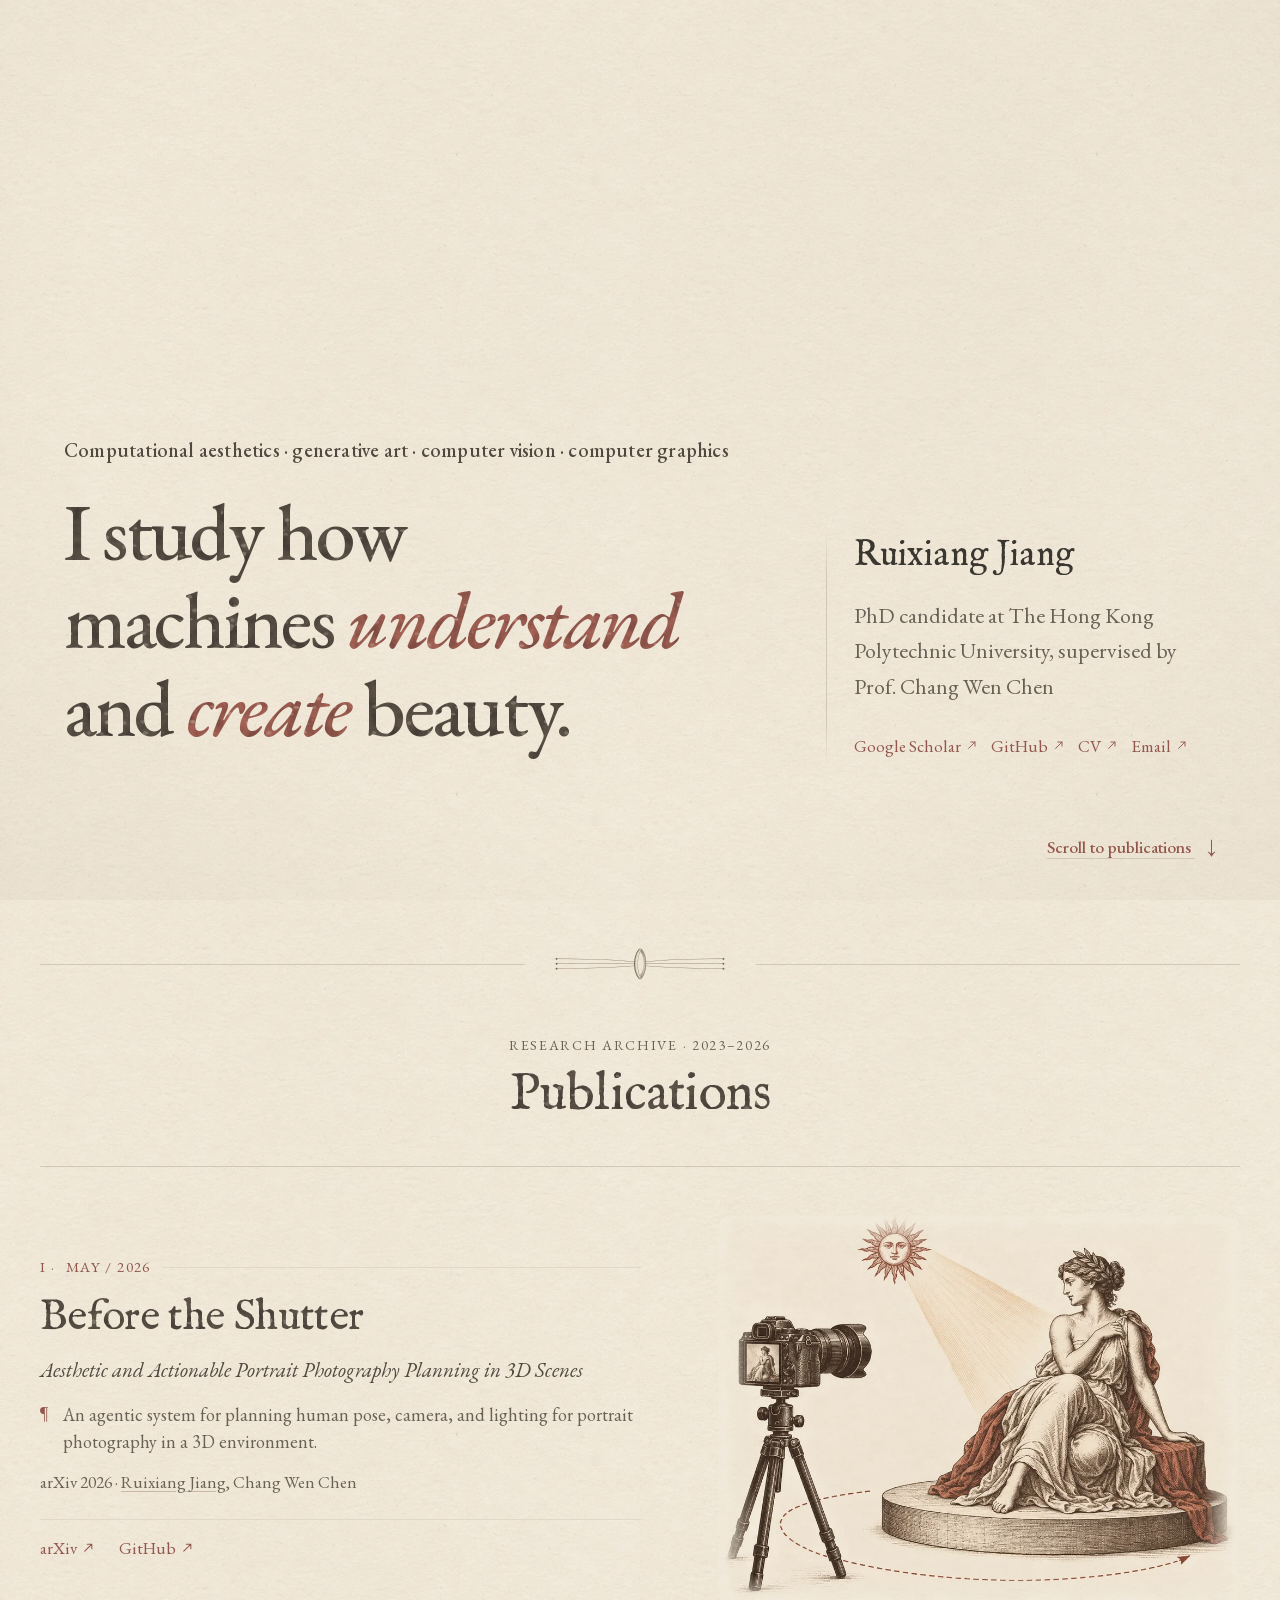
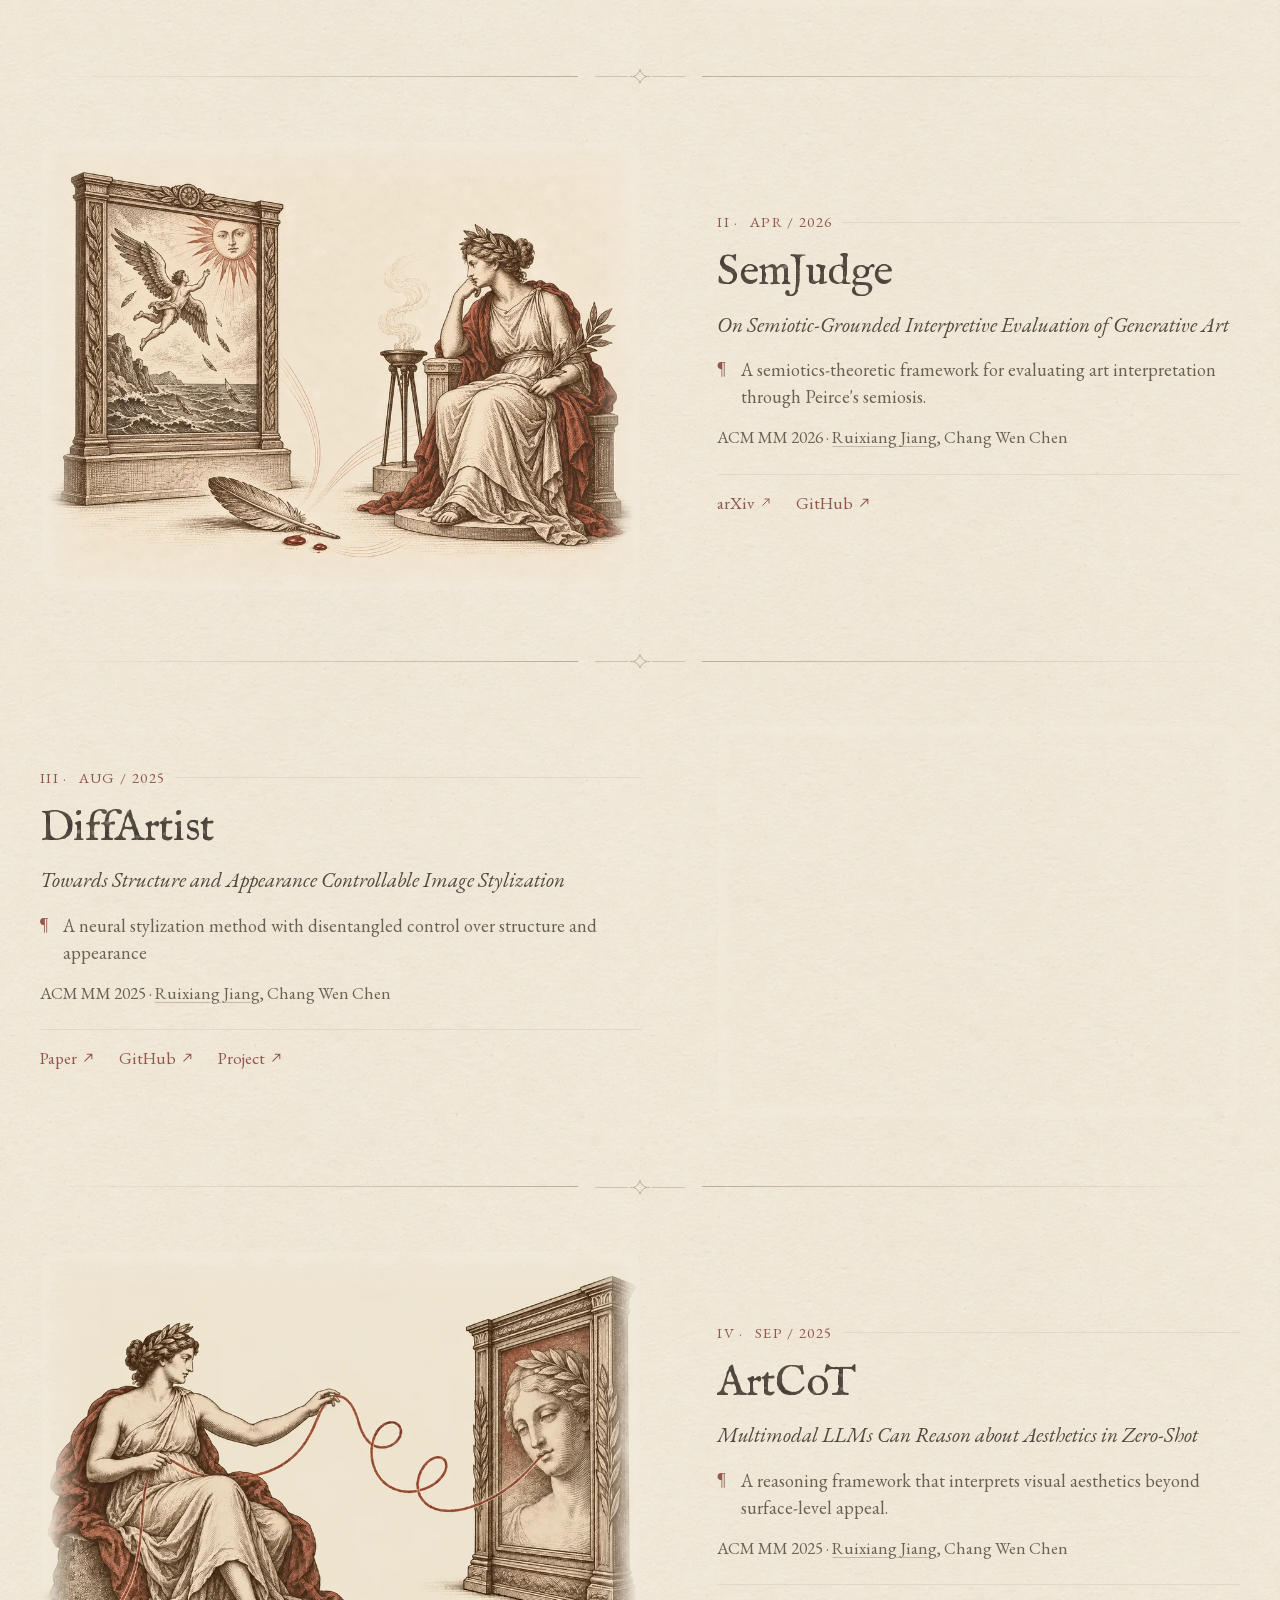
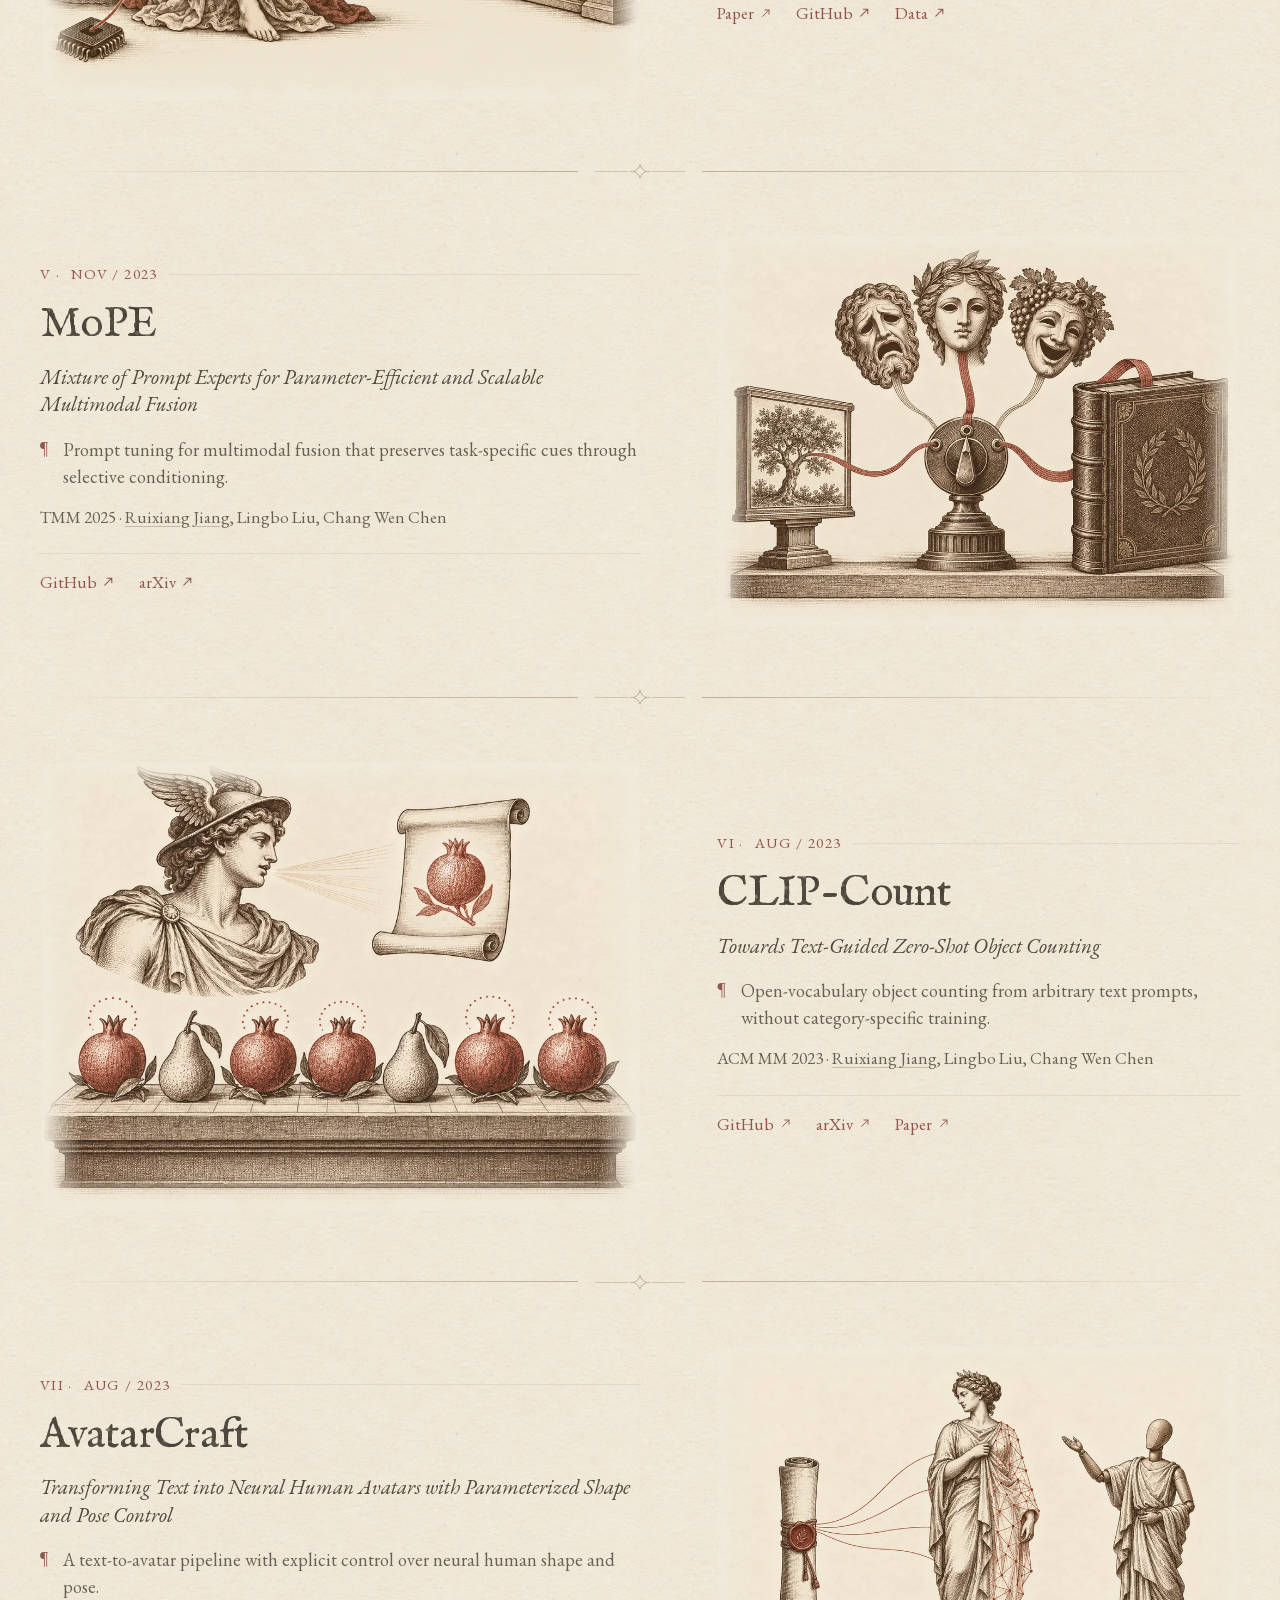
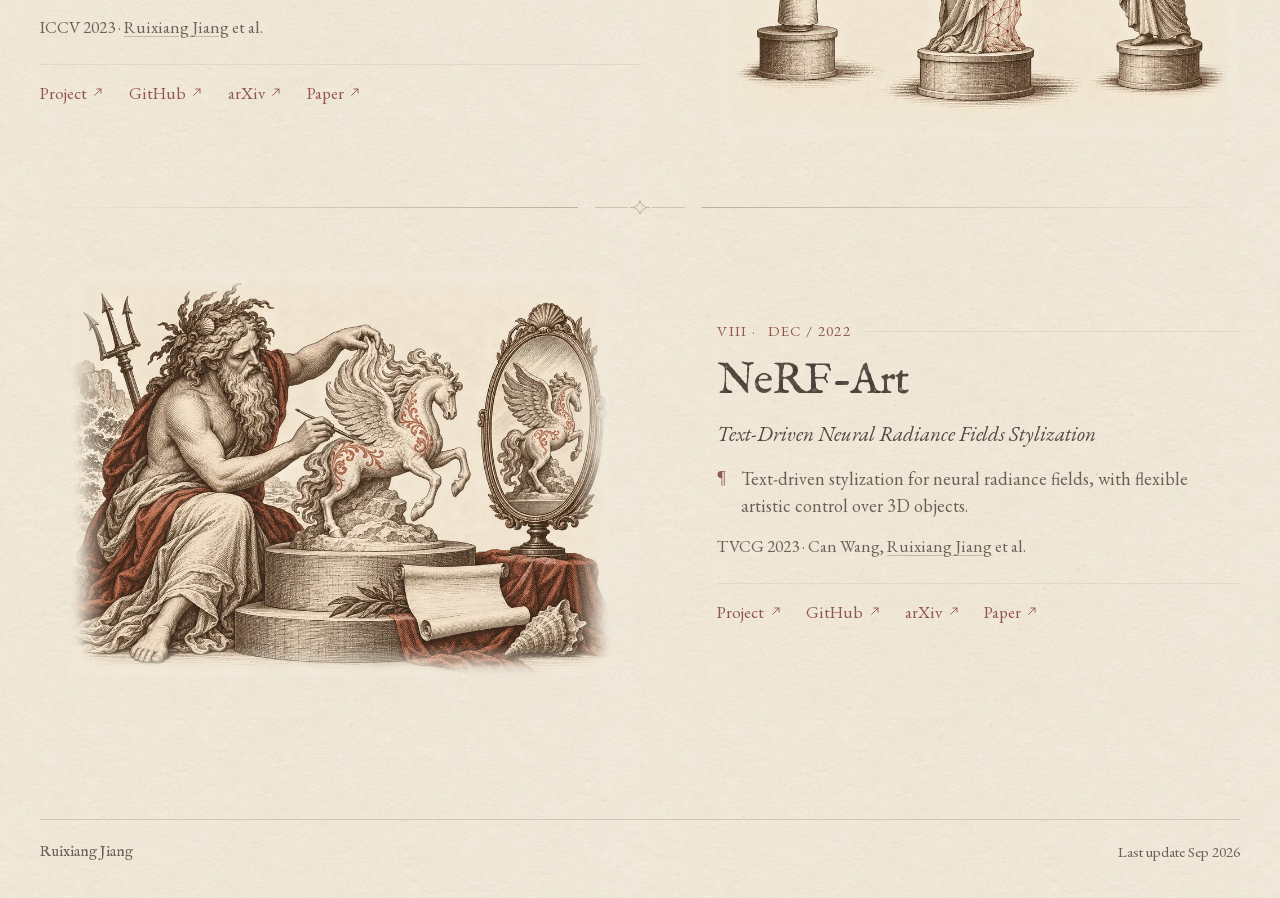
==== commit a2ead5ca: "Refine mobile navigation and publication spacing" ====
--- a/index.html
+++ b/index.html
@@ -210,8 +210,7 @@
       document.querySelector('#publications'),
       ...articles
     ];
-    const settleRangeDown = 90;
-    const settleRangeUp = 70;
+    const settleRange = 120;
     const settleDuration = 440;
     let touchStartY = 0;
     let swipeInProgress = false;
@@ -240,7 +239,6 @@
       }
       const nearest = distances.reduce((best, distance) =>
         Math.abs(distance) < Math.abs(best) ? distance : best, Infinity);
-      const settleRange = scrollDirection < 0 ? settleRangeUp : settleRangeDown;
       if (Math.abs(nearest) <= 8 || Math.abs(nearest) >= settleRange) return;
 
       const startY = window.scrollY;
--- a/home.css
+++ b/home.css
@@ -290,9 +290,12 @@
 @media (max-width: 760px) {
   :root { --content: calc(100% - 44px); }
   body { font-size: 19px; }
-  .site-header { font-size: 14px; gap: 14px; }
-  .site-header > a { max-width: 155px; line-height: 1.45; }
-  .header-actions { gap: 16px; }
+  .site-header { font-size: clamp(12px, 3.3vw, 14px); gap: 8px; min-height: 48px; }
+  .site-header.is-managed { padding: 5px 0; }
+  .site-header > a { max-width: none; line-height: 1.2; white-space: nowrap; }
+  .site-header .slash { margin: 0 2px; }
+  .header-actions { gap: 8px; }
+  .header-actions a { padding: 4px 0; white-space: nowrap; }
   .hero { width: var(--content); padding: 60px 0 110px; gap: 48px; }
   .hero .eyebrow { font-size: 16px; }
   .eyebrow span { display: block; }
@@ -309,6 +312,7 @@
   .research-head .eyebrow { font-size: 12px; margin-bottom: 8px; }
   .research-head h2 { font-size: clamp(42px, 10vw, 50px); }
   .publication { gap: 21px; padding: 48px 0 58px; }
+  .publication:not(:last-of-type) { padding-bottom: 78px; }
   .publication:not(:last-of-type)::after {
     bottom: -12px;
     height: 24px;
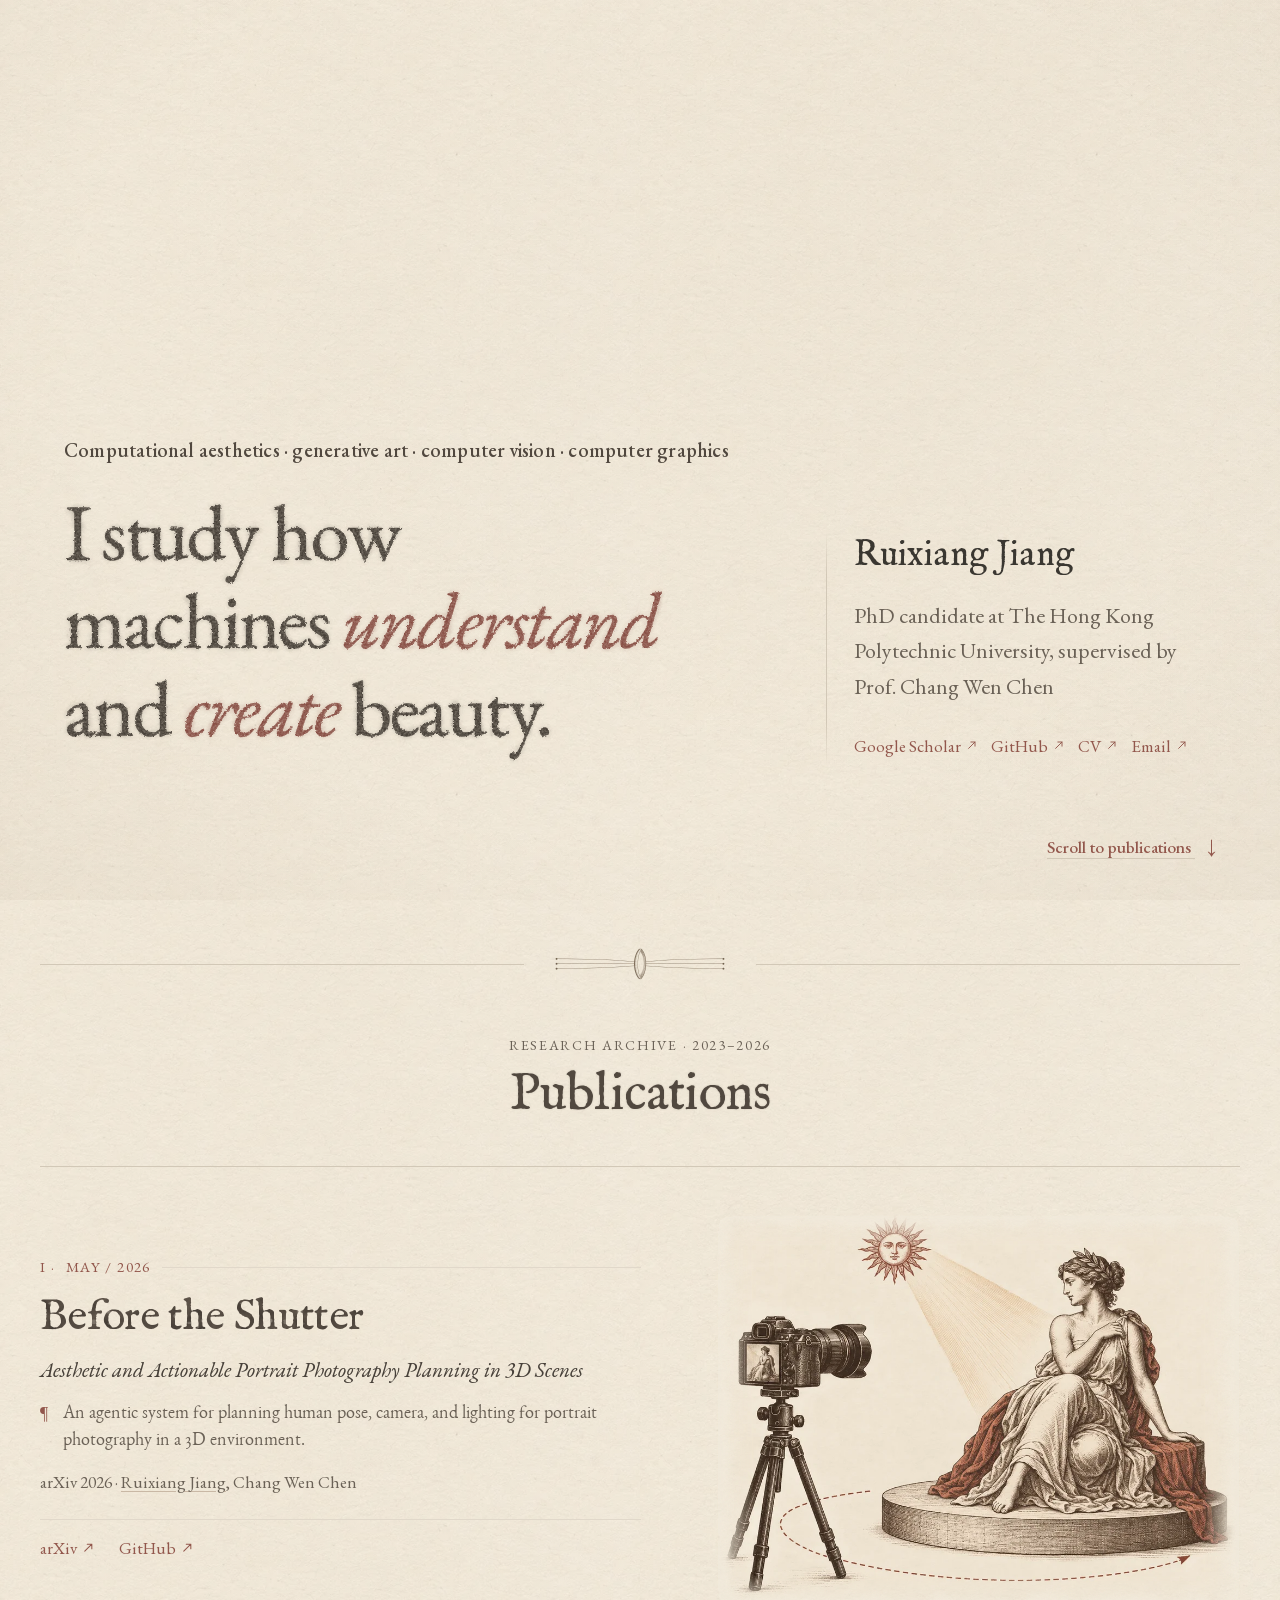
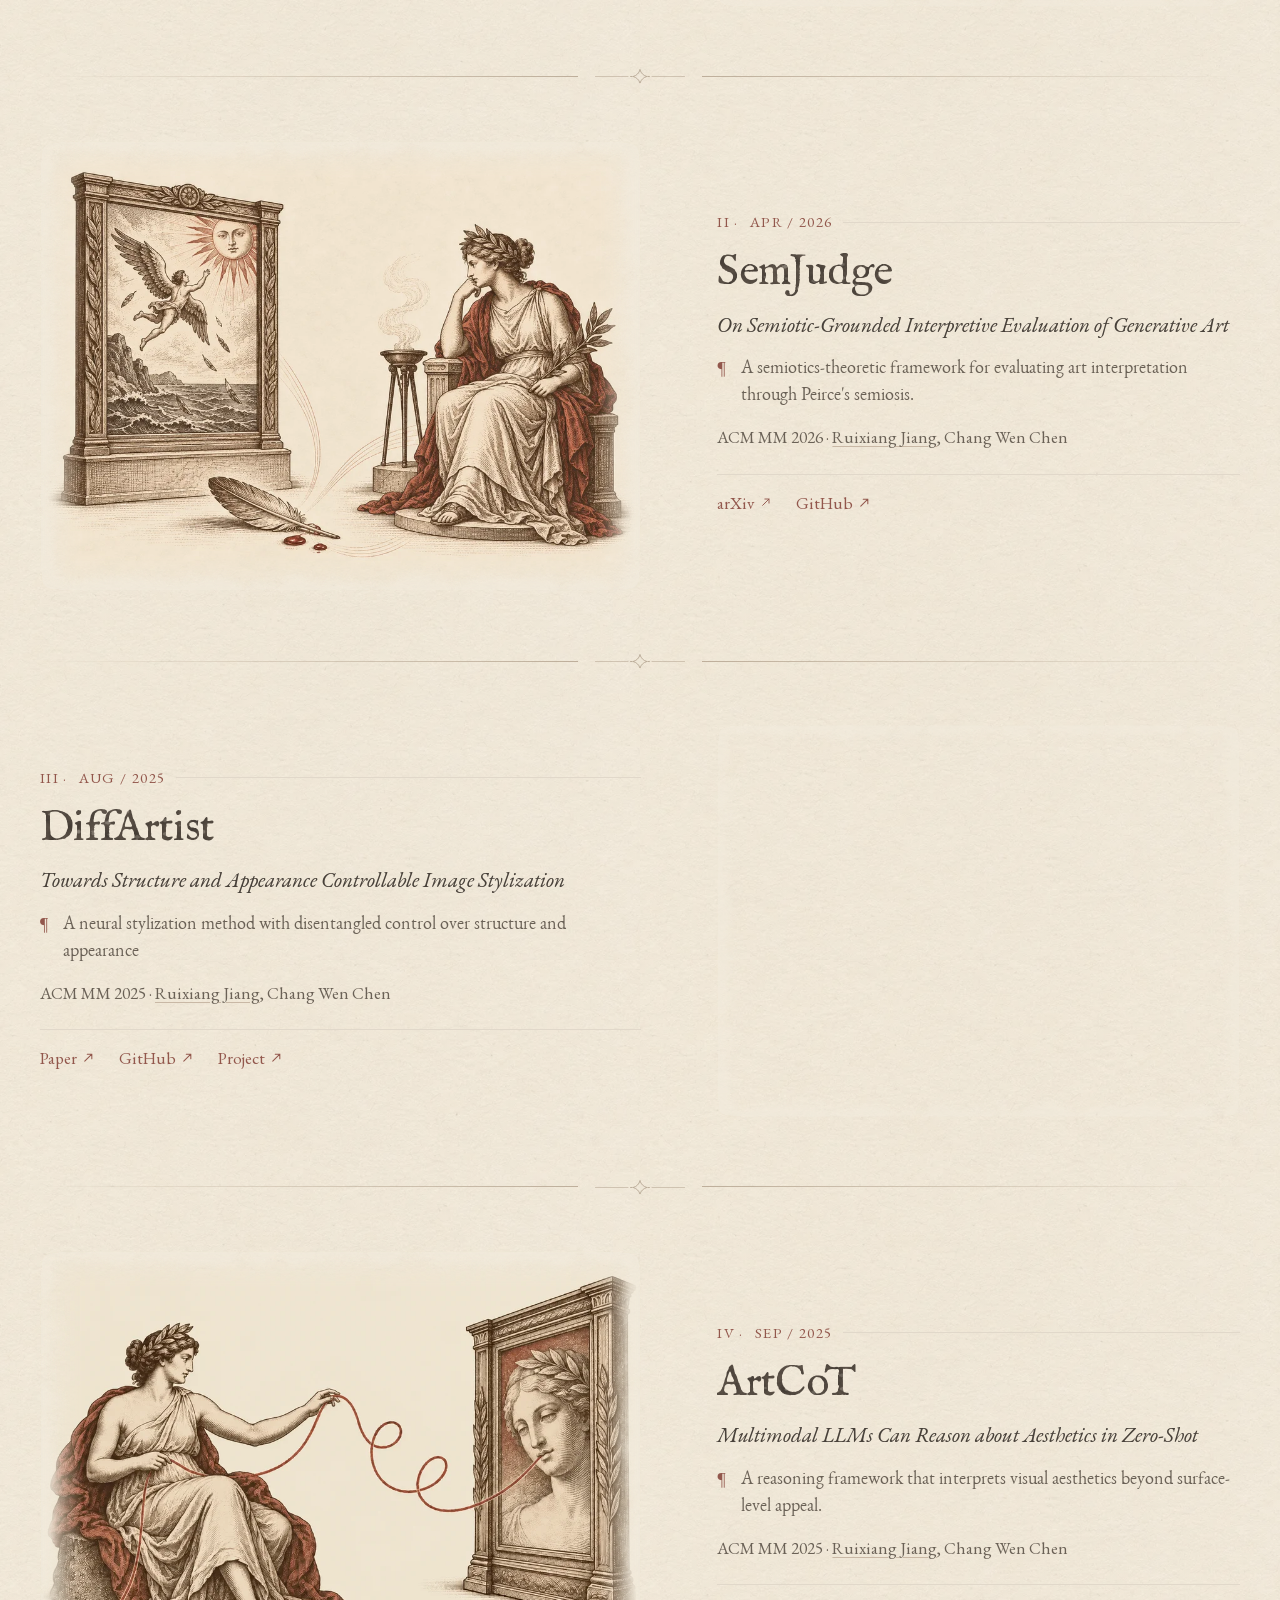
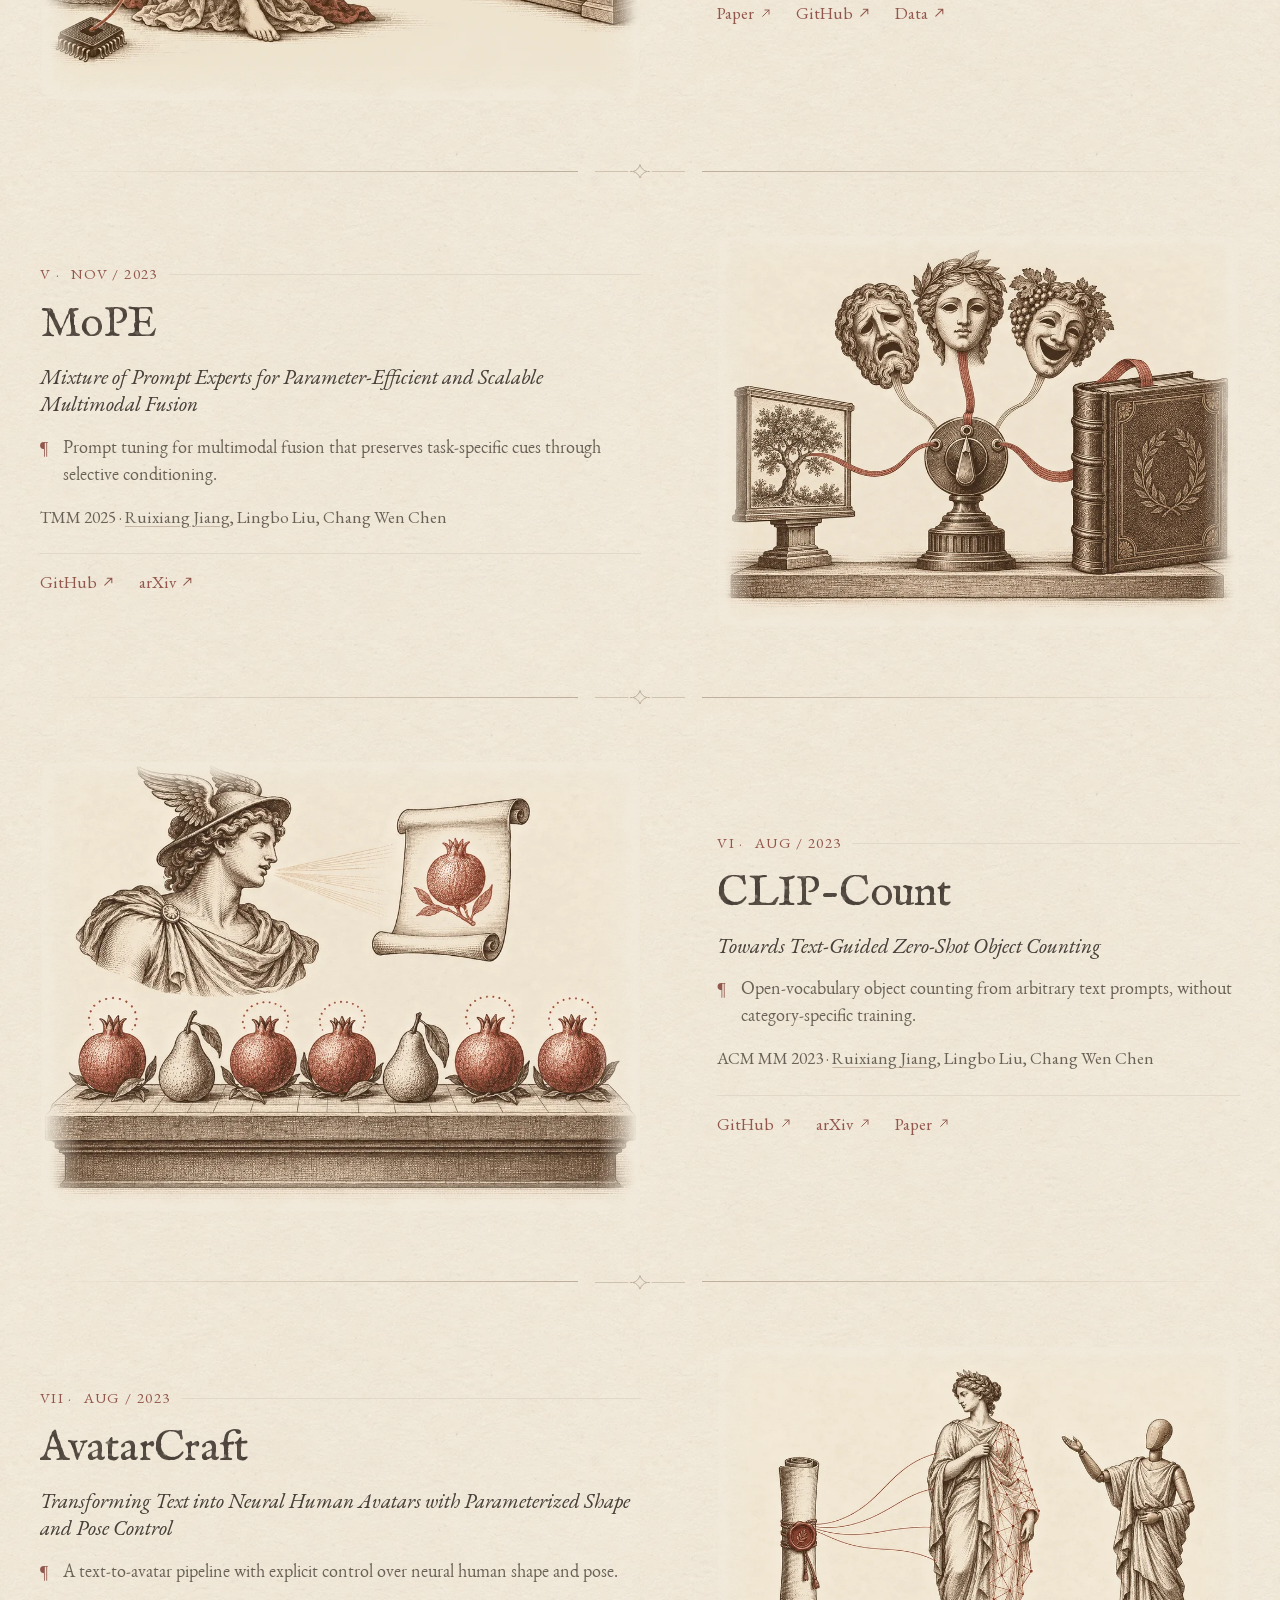
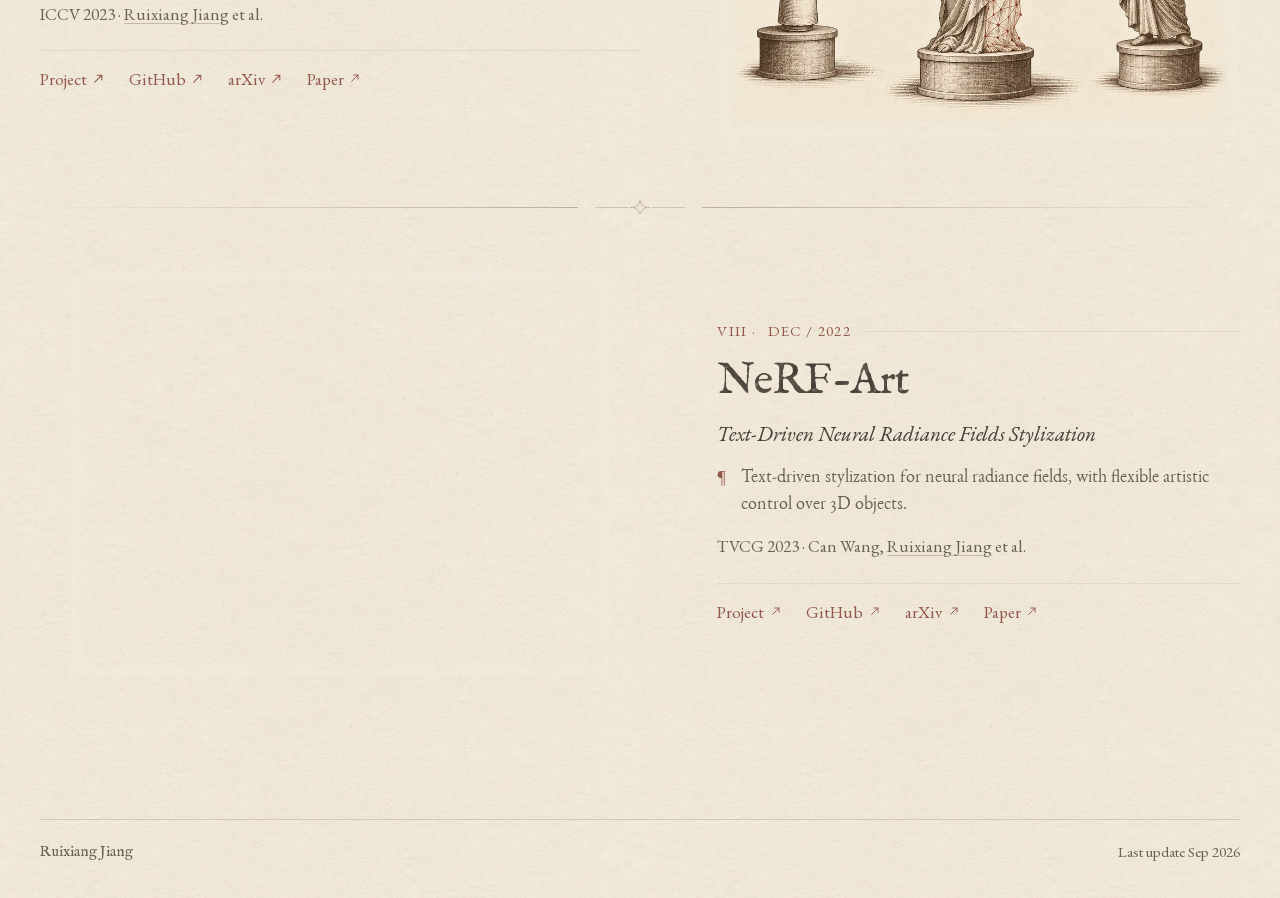
==== commit 03c1c8e9: "Refine homepage ink typography" ====
--- a/index.html
+++ b/index.html
@@ -17,6 +17,34 @@
 </head>
 
 <body>
+  <svg width="0" height="0" style="position:absolute" aria-hidden="true" focusable="false">
+    <defs>
+      <filter id="statement-ink" x="-10%" y="-25%" width="120%" height="150%" color-interpolation-filters="sRGB">
+        <feTurbulence type="fractalNoise" baseFrequency="0.45" numOctaves="2" seed="7" result="fine"/>
+        <feDisplacementMap in="SourceGraphic" in2="fine" scale="3" xChannelSelector="R" yChannelSelector="G" result="rough"/>
+        <feGaussianBlur in="rough" stdDeviation="2.2" result="blur"/>
+        <feTurbulence type="fractalNoise" baseFrequency="0.06" numOctaves="3" seed="2" result="coarse"/>
+        <feDisplacementMap in="blur" in2="coarse" scale="7" xChannelSelector="R" yChannelSelector="B" result="spread"/>
+        <feComponentTransfer in="spread" result="halo"><feFuncA type="linear" slope="0.24"/></feComponentTransfer>
+        <feColorMatrix in="fine" type="matrix" result="ink-density"
+          values="0 0 0 0 0  0 0 0 0 0  0 0 0 0 0  .65 0 0 0 .55"/>
+        <feComposite in="rough" in2="ink-density" operator="in" result="uneven-ink"/>
+        <feMerge><feMergeNode in="halo"/><feMergeNode in="uneven-ink"/></feMerge>
+      </filter>
+      <filter id="statement-ink-soft" x="-5%" y="-10%" width="110%" height="120%" color-interpolation-filters="sRGB">
+        <feTurbulence type="fractalNoise" baseFrequency="0.9" numOctaves="2" seed="4" result="fine"/>
+        <feDisplacementMap in="SourceGraphic" in2="fine" scale="1.2" xChannelSelector="R" yChannelSelector="G" result="rough"/>
+        <feGaussianBlur in="rough" stdDeviation="0.7" result="blur"/>
+        <feComponentTransfer in="blur" result="halo"><feFuncA type="linear" slope="0.25"/></feComponentTransfer>
+        <feMerge><feMergeNode in="halo"/><feMergeNode in="rough"/></feMerge>
+      </filter>
+      <filter id="archive-ink" x="-5%" y="-12%" width="110%" height="124%" color-interpolation-filters="sRGB">
+        <feGaussianBlur in="SourceGraphic" stdDeviation="1.2" result="blur"/>
+        <feComponentTransfer in="blur" result="halo"><feFuncA type="linear" slope="0.18"/></feComponentTransfer>
+        <feMerge><feMergeNode in="halo"/><feMergeNode in="SourceGraphic"/></feMerge>
+      </filter>
+    </defs>
+  </svg>
   <header class="site-header">
     <a href="#top"><span class="brand-name">Ruixiang Jiang</span> <span class="slash">/</span> PhD Candidate</a>
     <nav class="header-actions" aria-label="Site navigation">
--- a/home.css
+++ b/home.css
@@ -4,6 +4,13 @@
   font-weight: 400;
   font-display: swap;
   src: url('fonts/eb-garamond-latin-regular.woff2') format('woff2');
+}
+@font-face {
+  font-family: 'EB Garamond 12';
+  font-style: normal;
+  font-weight: 400;
+  font-display: swap;
+  src: url('fonts/eb-garamond-12-latin-regular.woff2') format('woff2');
 }
 @font-face {
   font-family: 'EB Garamond';
@@ -130,9 +137,12 @@
 }
 .title-page { min-width: 0; }
 .eyebrow { color: var(--muted); font-size: 16px; line-height: 1.6; margin: 0 0 20px; }
-.hero .eyebrow { color: var(--display-ink); font-size: 18px; font-weight: 500; letter-spacing: .01em; }
+.hero .eyebrow { color: var(--display-ink); filter: url(#statement-ink-soft); font-size: 18px; font-weight: 500; letter-spacing: .01em; }
 .eyebrow span + span::before { content: ' · '; }
-h1 { color: var(--display-ink); font-size: clamp(54px, calc(5.5vw + 2px), 102px); font-weight: 500; line-height: 1.11; letter-spacing: -.035em; margin: 0; max-width: 1020px; padding-bottom: .22em; text-wrap: balance; }
+h1 { color: #484139; filter: url(#statement-ink); font-size: clamp(54px, calc(5.5vw + 2px), 102px); font-weight: 400; line-height: 1.11; letter-spacing: -.035em; margin: 0; max-width: 1020px; padding-bottom: .22em; text-wrap: balance; }
+/* Optical midpoint between the bundled static 400 and 500 font files. */
+.title-page h1 span { -webkit-text-stroke: clamp(.2px, .025vw, .45px) currentColor; }
+.title-page h1 .accent { color: #884f45; }
 .accent { color: var(--accent); font-style: italic; }
 .accent { animation: accent-enter 1.3s cubic-bezier(.22, 1, .36, 1) both; }
 .accent--understand { animation-delay: .5s; }
@@ -167,7 +177,7 @@
 .archive-divider img { width: 180px; opacity: .78; }
 .research-head { border-bottom: 1px solid var(--line); padding: 20px 0 30px; text-align: center; }
 .research-head .eyebrow { font-size: 14px; letter-spacing: .12em; margin: 0 0 10px; text-transform: uppercase; }
-h2 { color: var(--display-ink); font-family: 'IM Fell English', 'EB Garamond', Georgia, serif; font-size: clamp(42px, 4.1vw, 58px); line-height: 1.1; font-weight: 400; letter-spacing: -.015em; margin: 0; padding-bottom: .22em; }
+h2 { color: var(--display-ink); filter: url(#archive-ink); font-family: 'IM Fell English', 'EB Garamond', Georgia, serif; font-size: clamp(42px, 4.1vw, 58px); line-height: 1.1; font-weight: 400; letter-spacing: -.015em; margin: 0; padding-bottom: .22em; }
 .publication { align-items: center; counter-increment: publication; display: grid; gap: clamp(48px, 6vw, 94px); grid-template-columns: minmax(0, 1fr) minmax(0, .87fr); padding: 64px 0 70px; position: relative; }
 .publication:not(:last-of-type)::after {
   content: '';
@@ -212,29 +222,22 @@
 .pub-number::before { content: counter(publication, upper-roman) ' ·'; }
 .pub-number::after { background: var(--line-secondary); content: ''; flex: 1; height: 1px; }
 .publication h3 { color: var(--display-ink); font-family: 'IM Fell English', 'EB Garamond', Georgia, serif; font-size: clamp(34px, 3.4vw, 48px); font-weight: 400; letter-spacing: -.015em; line-height: 1.12; margin: 0 0 calc(13px - .2em); padding-bottom: .2em; }
-/* Uneven ink density on large type; small reading text stays crisp. */
+/* Publication titles keep their print texture; the larger headings use ink bleed. */
 @supports ((-webkit-background-clip: text) or (background-clip: text)) {
-  .title-page h1, .title-page .display-ink, .title-page .accent, .research-head h2, .publication h3 {
+  .publication h3 {
     color: transparent;
     -webkit-text-fill-color: transparent;
   }
-  .title-page .display-ink, .title-page .accent, .research-head h2, .publication h3 {
+  .publication h3 {
     background-image: url('images/bookish/ink-print-display.png');
     background-size: 192px 192px;
     -webkit-background-clip: text;
     background-clip: text;
   }
-  .title-page .display-ink, .title-page .accent {
-    -webkit-box-decoration-break: clone;
-    box-decoration-break: clone;
-    padding-right: .18em;
-    margin-right: -.18em;
-  }
-  .title-page .accent { background-image: url('images/bookish/ink-print-accent.png'); }
-}
-
-.paper-title { color: var(--display-ink); font-size: 21px; font-style: italic; font-weight: 400; line-height: 1.3; margin: 0 0 18px; }
-.summary { color: var(--muted); font-size: 18px; font-weight: 400; line-height: 1.5; margin: 0 0 15px 1.3em; position: relative; }
+}
+
+.paper-title { color: #474039; filter: url(#statement-ink-soft); font-size: 21px; font-style: italic; font-weight: 400; line-height: 1.3; margin: 0 0 18px; }
+.summary { color: var(--muted); font-family: 'EB Garamond 12', 'EB Garamond', Georgia, serif; font-size: 18px; font-weight: 400; line-height: 1.5; margin: 0 0 15px 1.3em; position: relative; }
 .summary::before { content: '¶'; color: var(--accent); font-family: Georgia, serif; left: -1.3em; position: absolute; }
 .venue { color: var(--muted); font-size: 17px; line-height: 1.45; margin: 0; }
 .author-self { text-decoration: underline; text-decoration-color: #c9b8a5; text-decoration-thickness: 1px; text-underline-offset: .2em; }
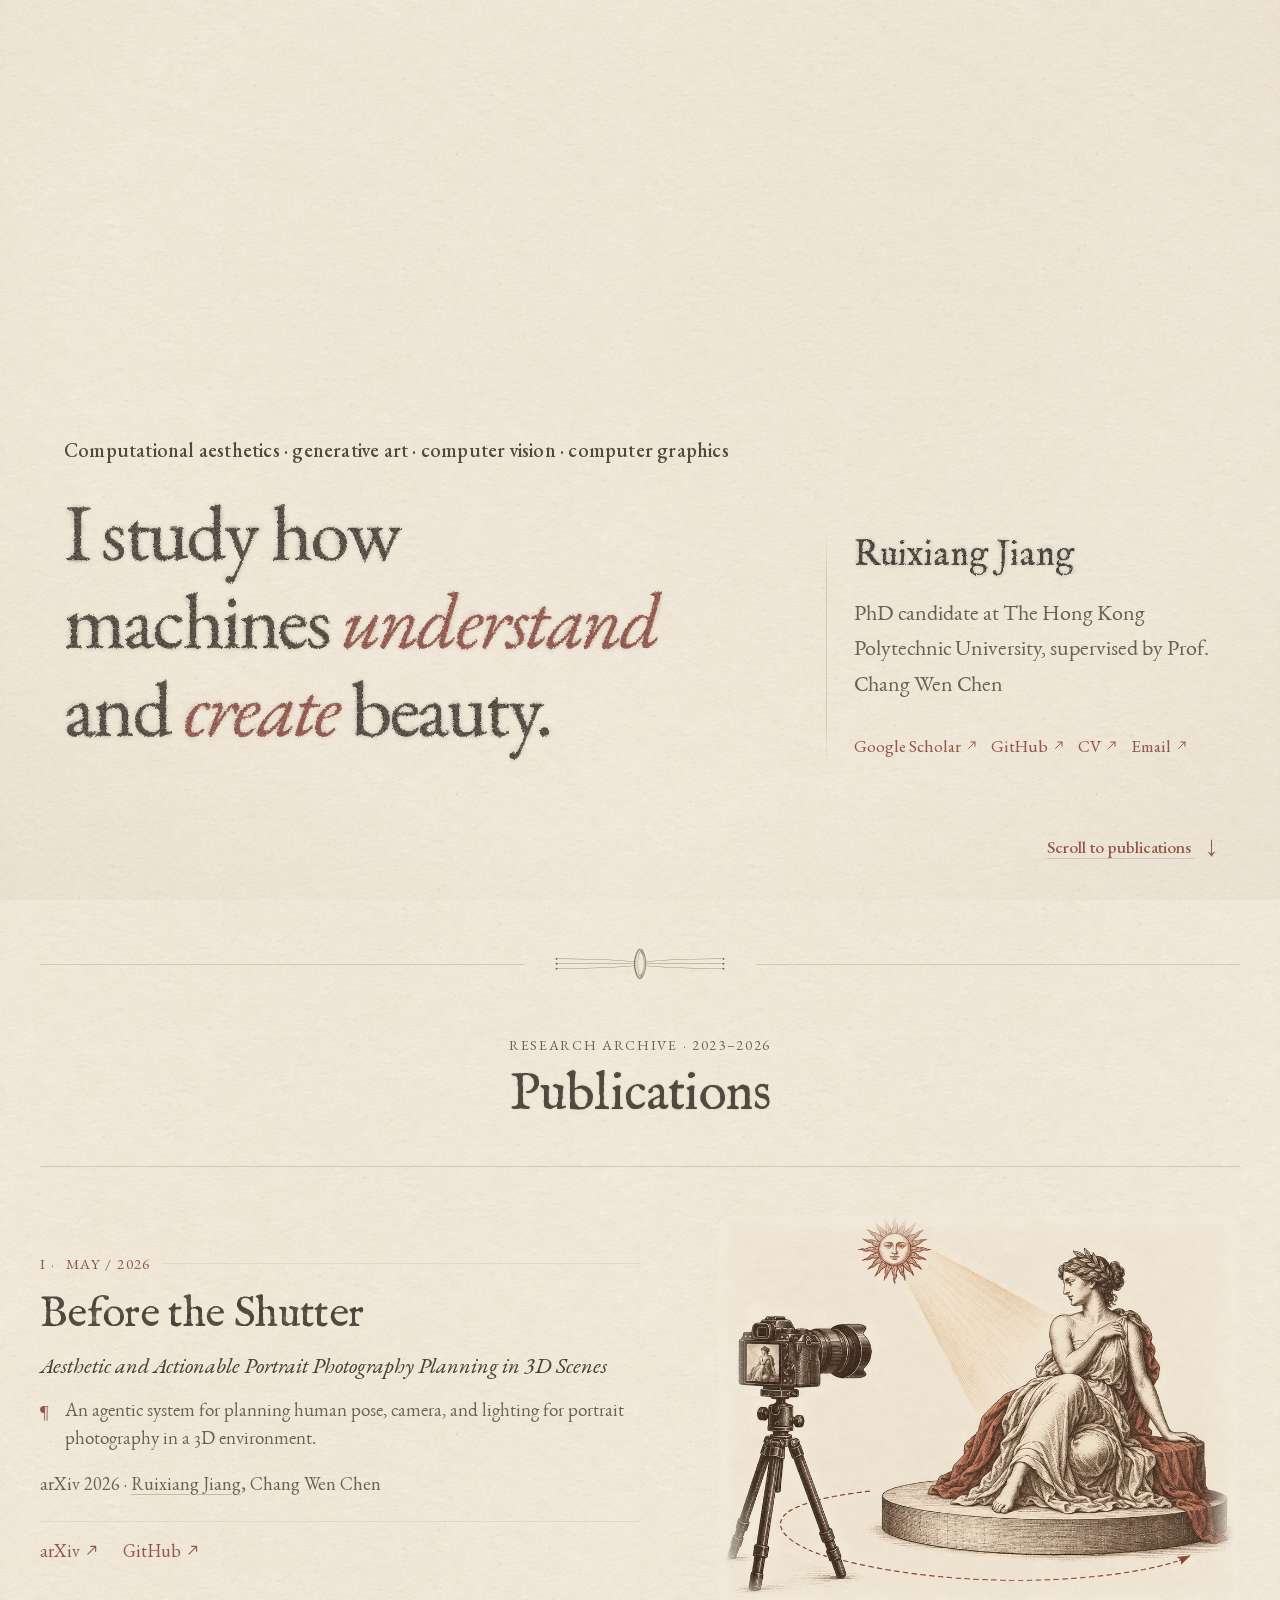
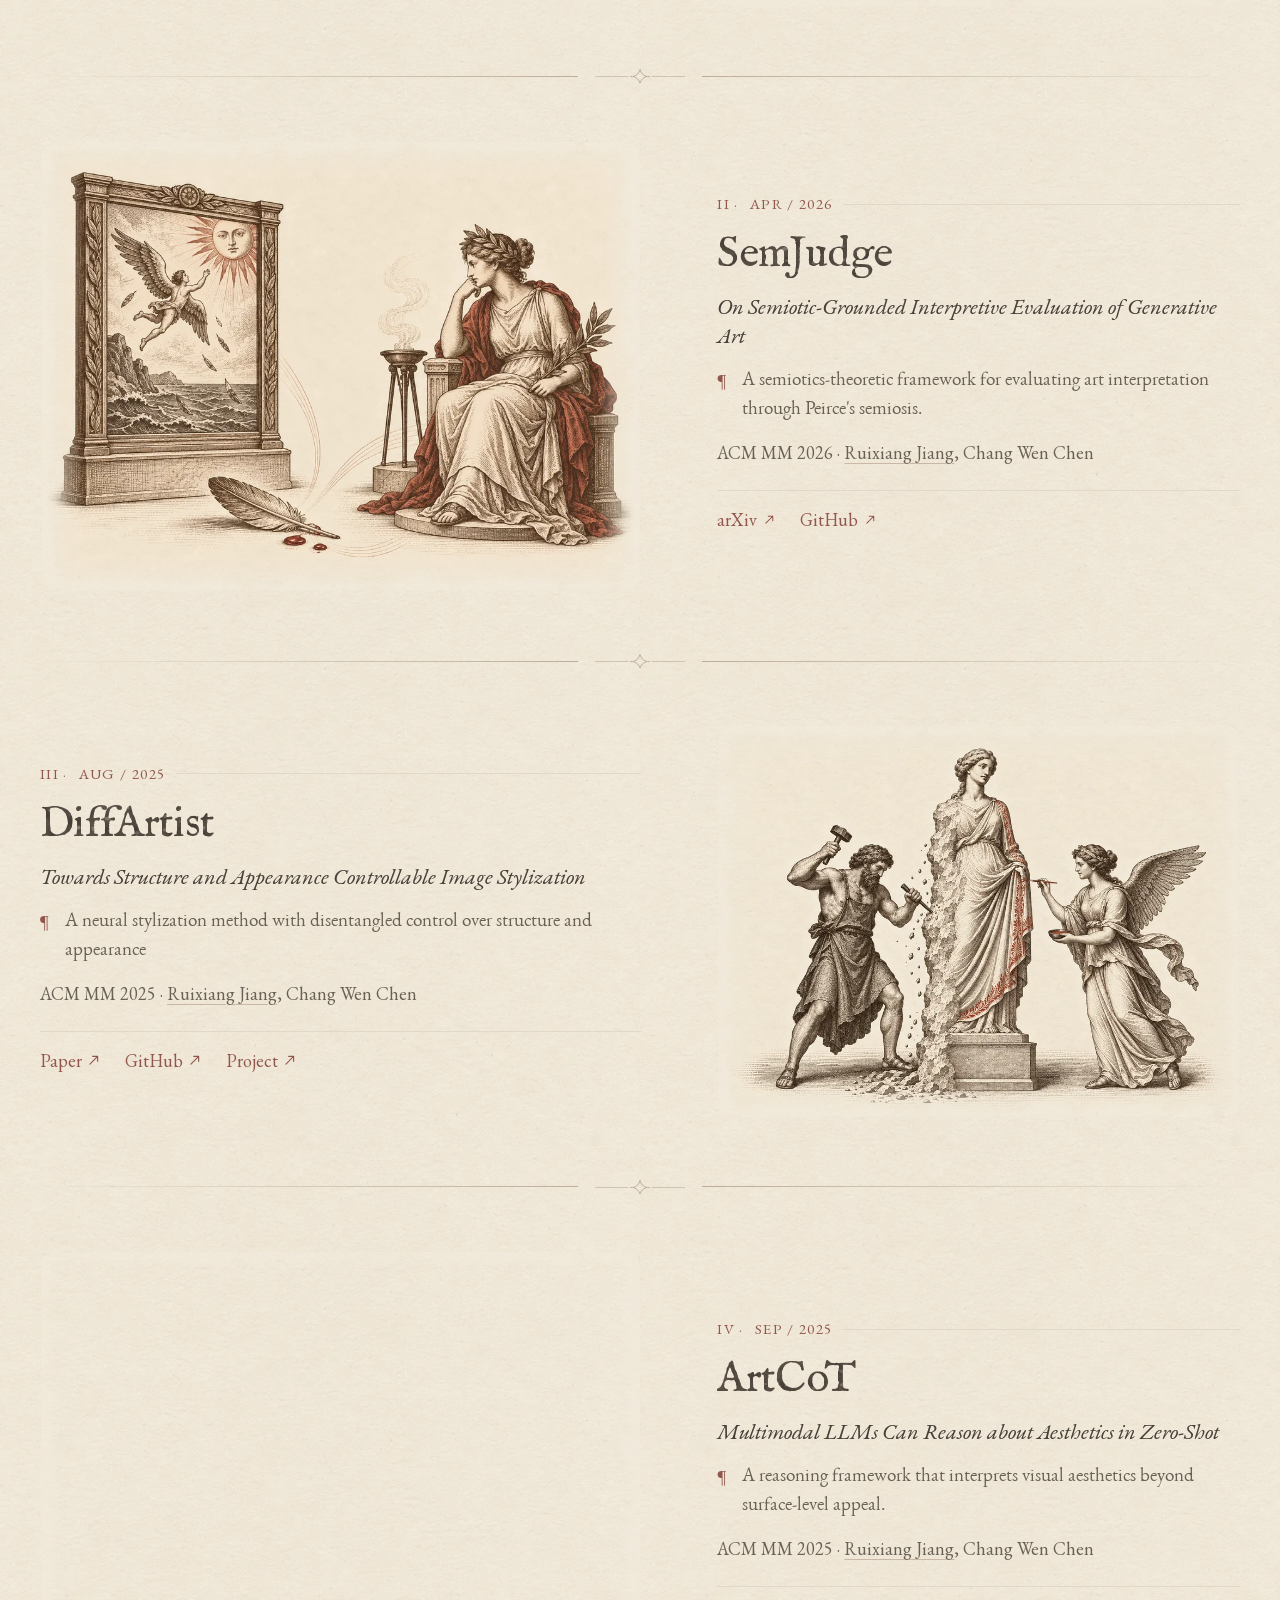
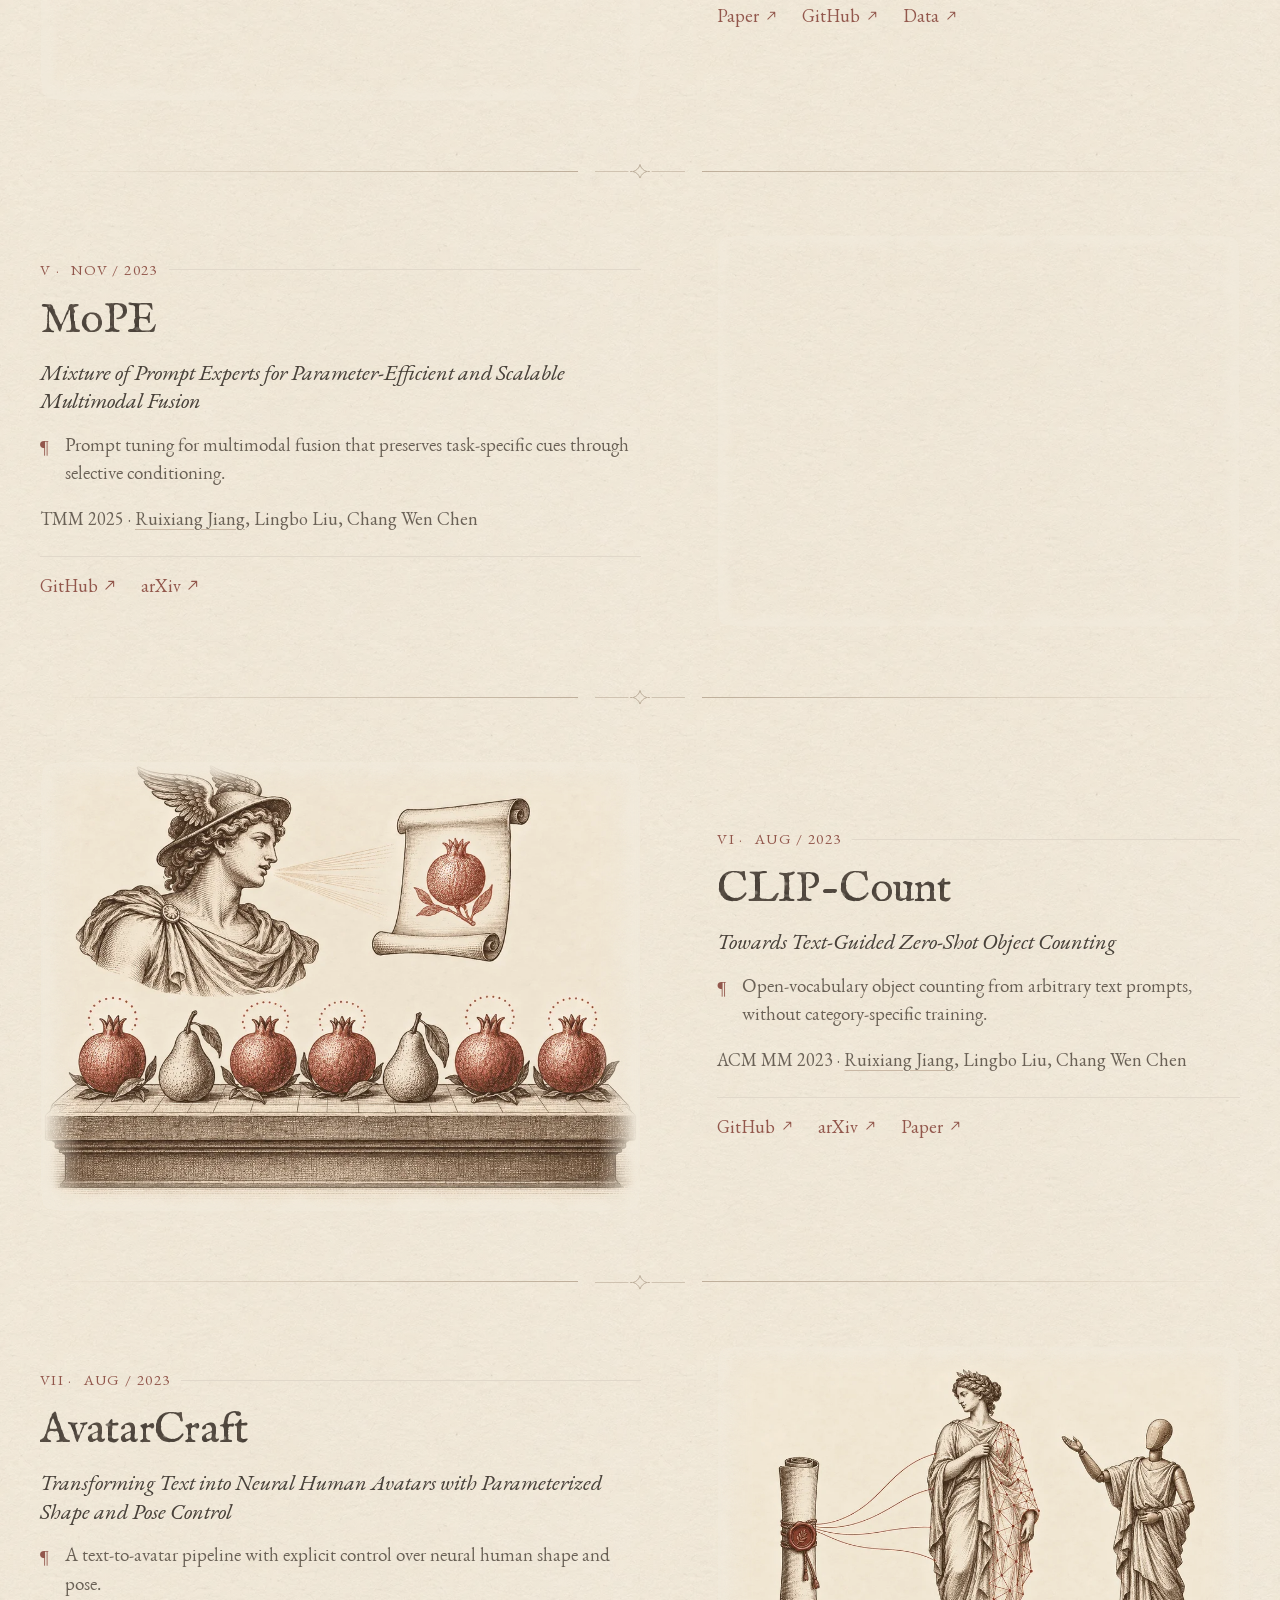
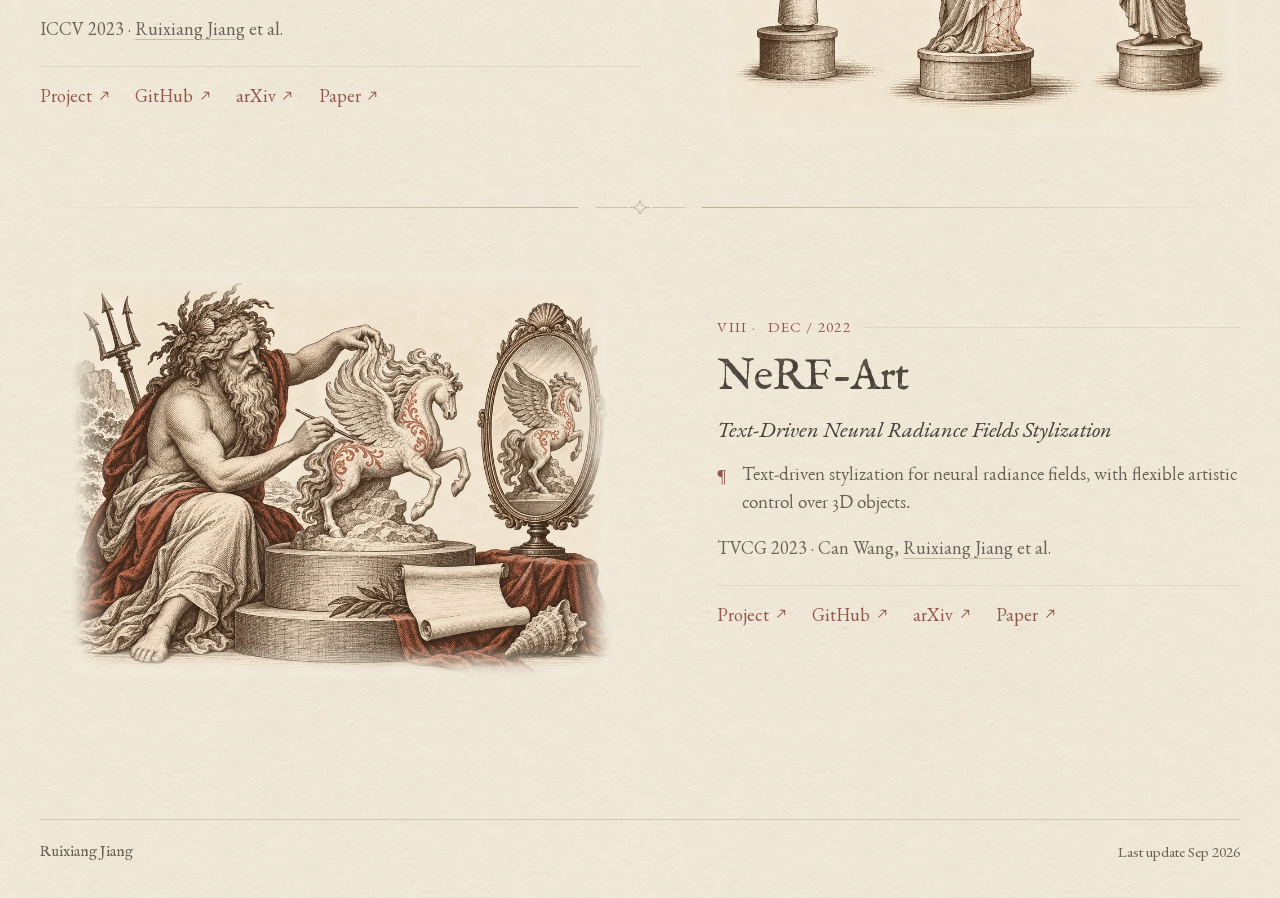
==== commit 09e216b9: "improving inking rendering" ====
--- a/index.html
+++ b/index.html
@@ -31,6 +31,18 @@
         <feComposite in="rough" in2="ink-density" operator="in" result="uneven-ink"/>
         <feMerge><feMergeNode in="halo"/><feMergeNode in="uneven-ink"/></feMerge>
       </filter>
+      <filter id="name-ink" x="-10%" y="-25%" width="120%" height="150%" color-interpolation-filters="sRGB">
+        <feTurbulence type="fractalNoise" baseFrequency="0.45" numOctaves="2" seed="7" result="fine"/>
+        <feDisplacementMap in="SourceGraphic" in2="fine" scale="2.4" xChannelSelector="R" yChannelSelector="G" result="rough"/>
+        <feGaussianBlur in="rough" stdDeviation="2.2" result="blur"/>
+        <feTurbulence type="fractalNoise" baseFrequency="0.06" numOctaves="3" seed="2" result="coarse"/>
+        <feDisplacementMap in="blur" in2="coarse" scale="5.6" xChannelSelector="R" yChannelSelector="B" result="spread"/>
+        <feComponentTransfer in="spread" result="halo"><feFuncA type="linear" slope="0.24"/></feComponentTransfer>
+        <feColorMatrix in="fine" type="matrix" result="ink-density"
+          values="0 0 0 0 0  0 0 0 0 0  0 0 0 0 0  .65 0 0 0 .55"/>
+        <feComposite in="rough" in2="ink-density" operator="in" result="uneven-ink"/>
+        <feMerge><feMergeNode in="halo"/><feMergeNode in="uneven-ink"/></feMerge>
+      </filter>
       <filter id="statement-ink-soft" x="-5%" y="-10%" width="110%" height="120%" color-interpolation-filters="sRGB">
         <feTurbulence type="fractalNoise" baseFrequency="0.9" numOctaves="2" seed="4" result="fine"/>
         <feDisplacementMap in="SourceGraphic" in2="fine" scale="1.2" xChannelSelector="R" yChannelSelector="G" result="rough"/>
@@ -42,6 +54,18 @@
         <feGaussianBlur in="SourceGraphic" stdDeviation="1.2" result="blur"/>
         <feComponentTransfer in="blur" result="halo"><feFuncA type="linear" slope="0.18"/></feComponentTransfer>
         <feMerge><feMergeNode in="halo"/><feMergeNode in="SourceGraphic"/></feMerge>
+      </filter>
+      <filter id="bio-ink" x="-5%" y="-12%" width="110%" height="124%" color-interpolation-filters="sRGB">
+        <feGaussianBlur in="SourceGraphic" stdDeviation="0.65" result="blur"/>
+        <feComponentTransfer in="blur" result="halo"><feFuncA type="linear" slope="0.20"/></feComponentTransfer>
+        <feMerge><feMergeNode in="halo"/><feMergeNode in="SourceGraphic"/></feMerge>
+      </filter>
+      <filter id="link-ink" x="-5%" y="-12%" width="110%" height="124%" color-interpolation-filters="sRGB">
+        <feTurbulence type="fractalNoise" baseFrequency="0.45" numOctaves="2" seed="7" result="grain"/>
+        <feDisplacementMap in="SourceGraphic" in2="grain" scale="0.8" xChannelSelector="R" yChannelSelector="G" result="ink-edge"/>
+        <feGaussianBlur in="ink-edge" stdDeviation="0.65" result="blur"/>
+        <feComponentTransfer in="blur" result="halo"><feFuncA type="linear" slope="0.20"/></feComponentTransfer>
+        <feMerge><feMergeNode in="halo"/><feMergeNode in="ink-edge"/></feMerge>
       </filter>
     </defs>
   </svg>
--- a/home.css
+++ b/home.css
@@ -159,9 +159,10 @@
   pointer-events: none;
   background: linear-gradient(to bottom, transparent, var(--line) 18%, var(--line) 82%, transparent);
 }
-.intro-name { color: #3a3731; font-family: 'IM Fell English', 'EB Garamond', Georgia, serif; font-size: 32px; font-weight: 400; line-height: 1.3; margin: 0 0 18px; }
-.intro-description { color: var(--muted); margin: 0; }
+.intro-name { color: #3a3731; filter: url(#name-ink); font-family: 'IM Fell English', 'EB Garamond', Georgia, serif; font-size: 32px; font-weight: 400; line-height: 1.3; margin: 0 0 18px; }
+.intro-description { color: var(--muted); filter: url(#bio-ink); font-family: 'EB Garamond 12', 'EB Garamond', Georgia, serif; margin: 0; }
 .intro-links { display: flex; flex-wrap: nowrap; gap: 8px 12px; margin-top: 23px; font-size: 17px; }
+.intro-links a { filter: url(#link-ink); }
 .intro-links a, .publication-links a { display: inline-block; padding: 4px 0; }
 .intro-links a { white-space: nowrap; }
 .scroll-cue { position: absolute; bottom: 38px; right: 0; color: var(--accent); font-size: 17px; font-weight: 500; text-decoration: underline; text-decoration-color: var(--line); text-underline-offset: .32em; transition: opacity .25s ease, visibility .25s ease; white-space: nowrap; background-image: none; }
@@ -305,6 +306,7 @@
   .eyebrow span + span::before { content: none; }
   h1 { font-size: clamp(42px, calc(9vw + 2px), 56px); line-height: 1.15; letter-spacing: -.025em; }
   .intro { margin-top: 0; margin-bottom: -20px; padding-top: 48px; font-size: 17px; }
+  .intro::before { display: none; }
   .intro-name { font-size: 24px; }
   .intro-links { gap: 8px 20px; margin-top: 18px; }
   .scroll-cue { bottom: 30px; font-size: 15px; }
@@ -335,6 +337,9 @@
   .intro { font-size: 22px; }
   .intro-name { font-size: 35px; margin-bottom: 20px; }
   .intro-links { margin-top: 25px; }
+  .paper-title { font-size: 22px; }
+  .summary { font-size: 19px; }
+  .venue, .publication-links { font-size: 18px; }
 }
 @media (min-width: 861px) and (max-width: 1100px) {
   .intro { font-size: 21px; }
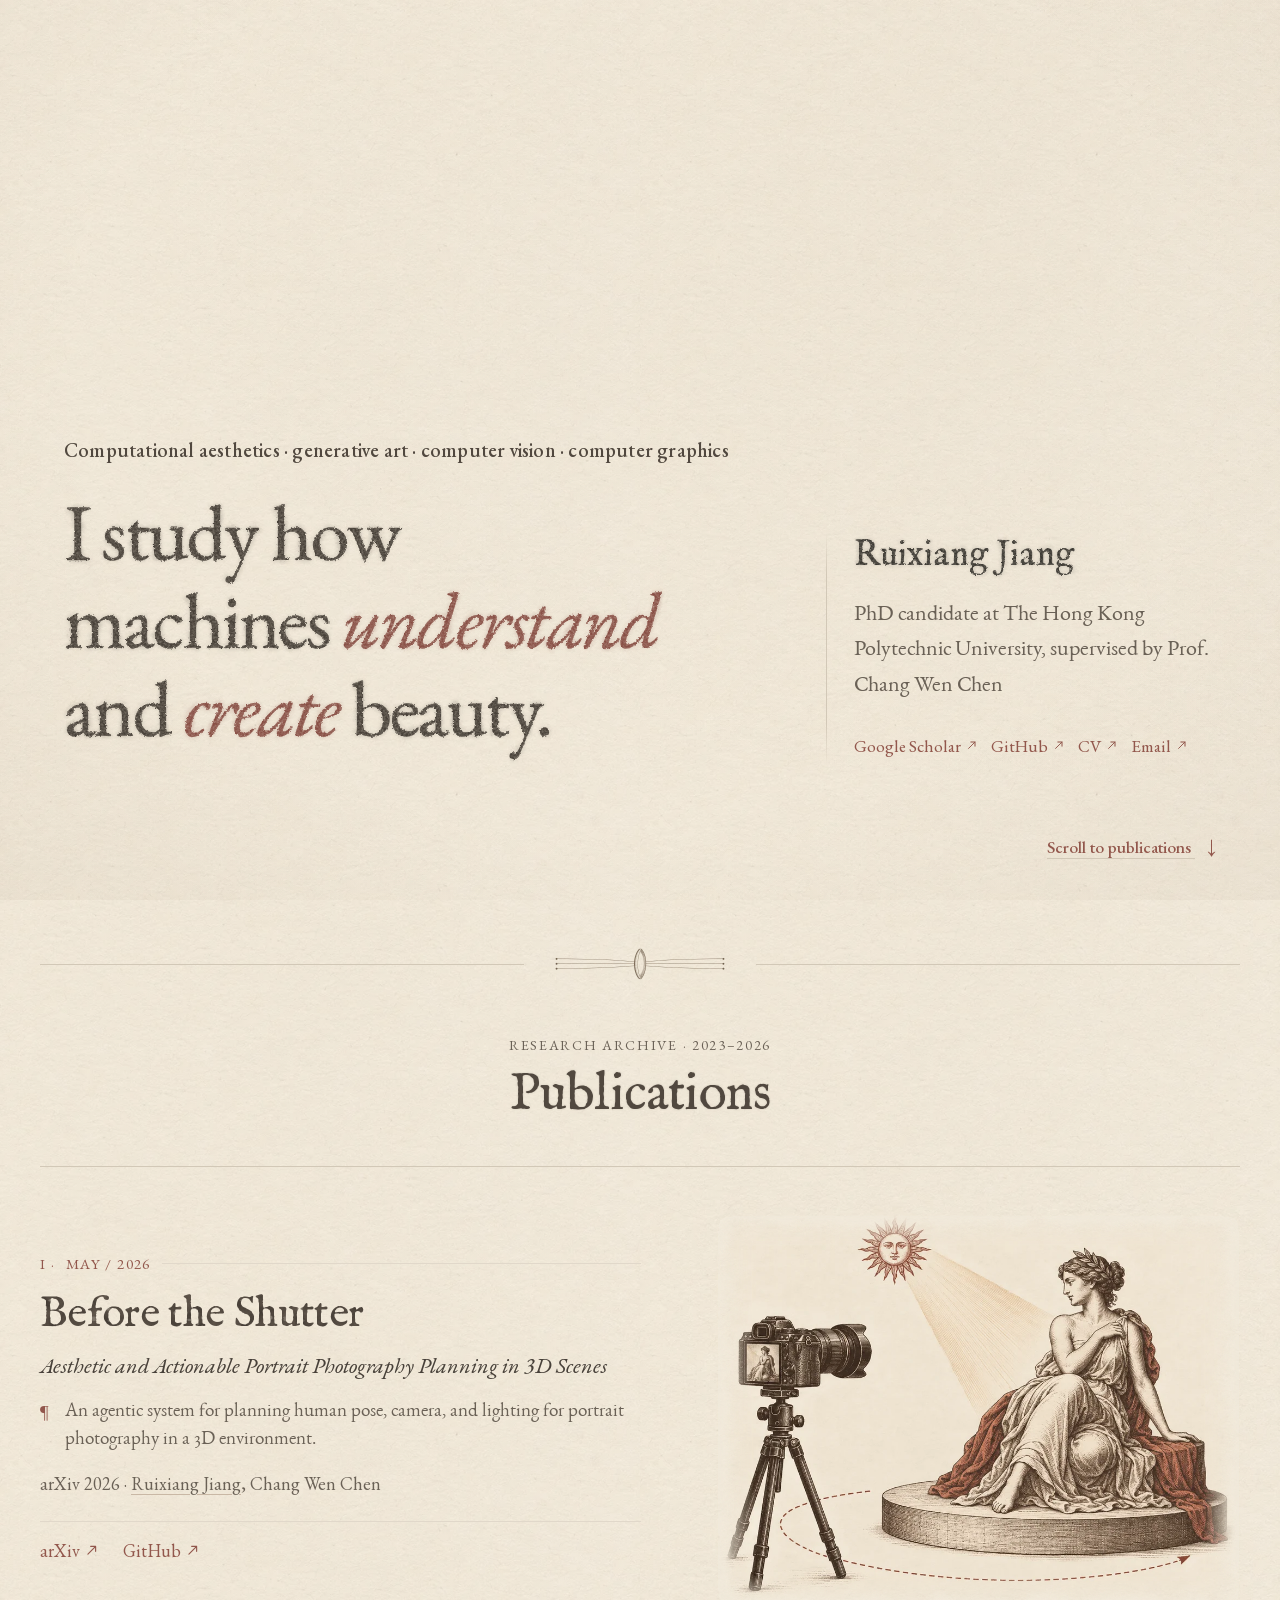
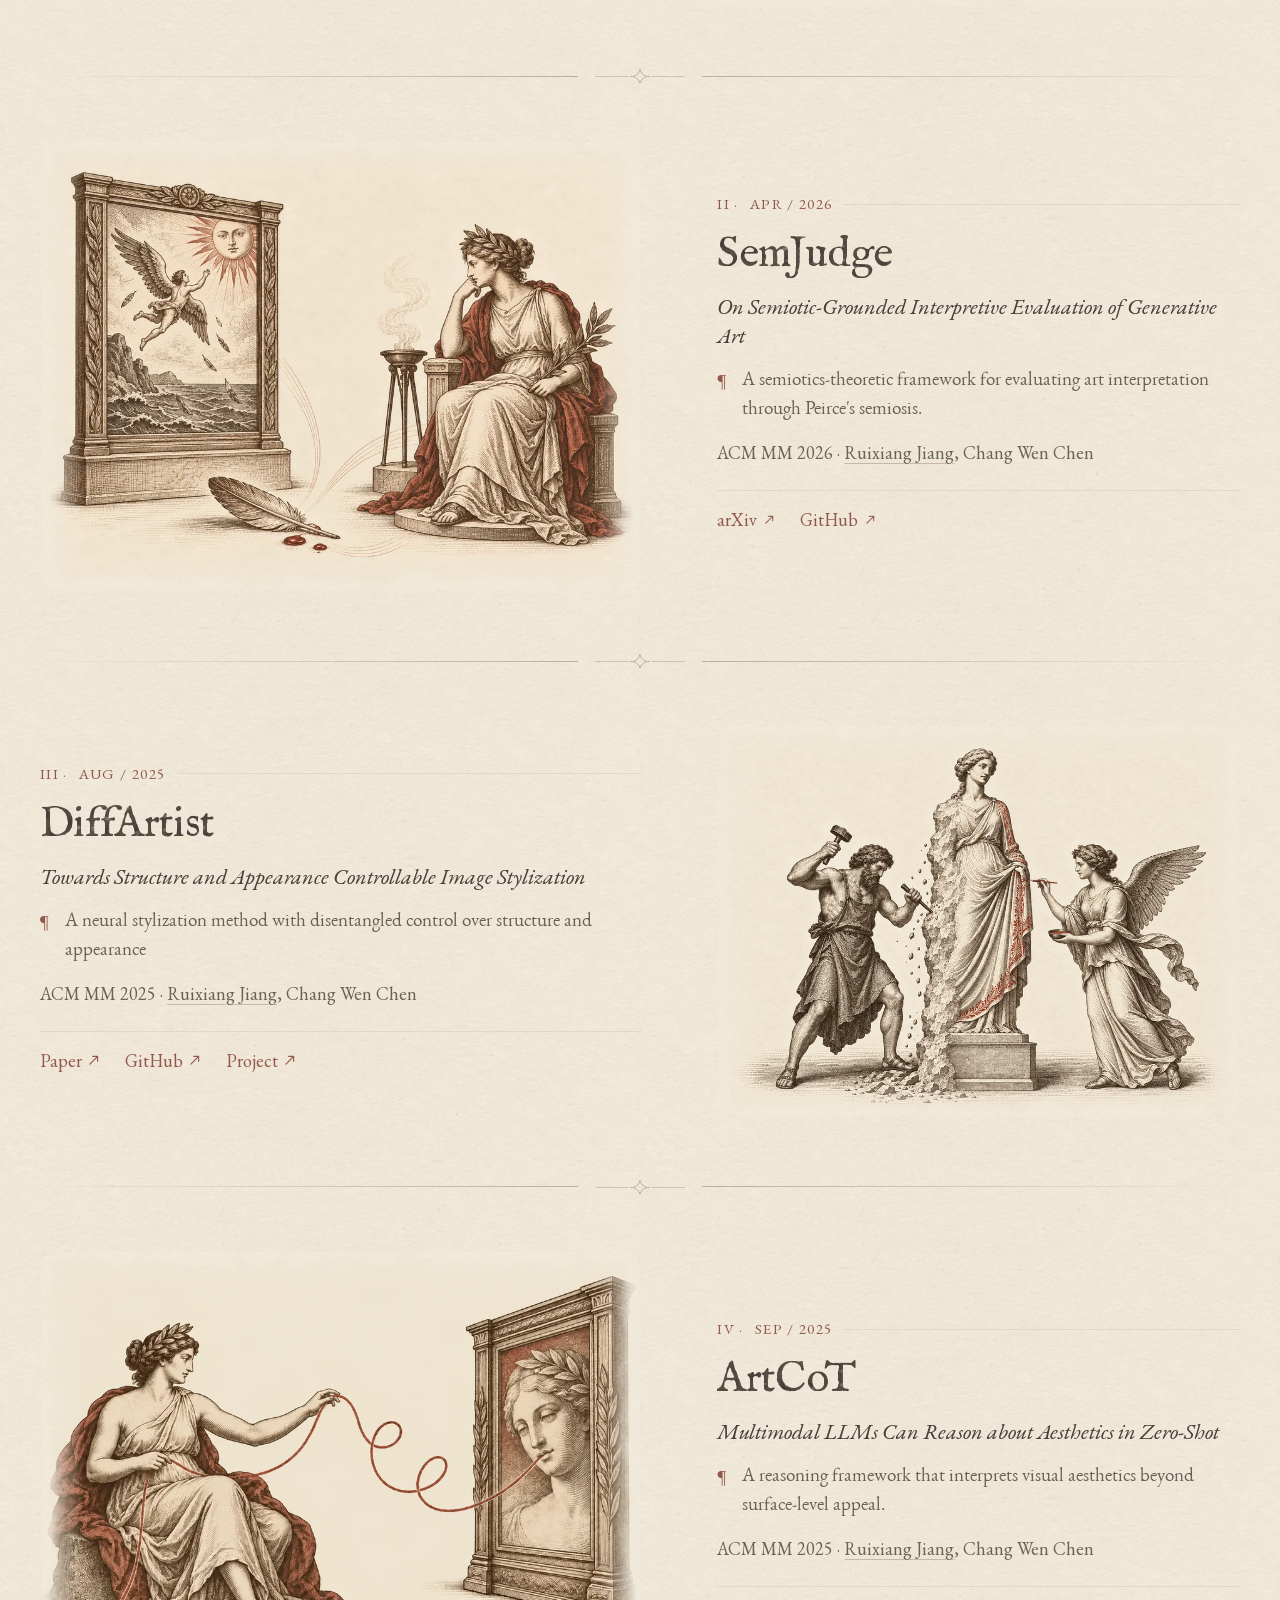
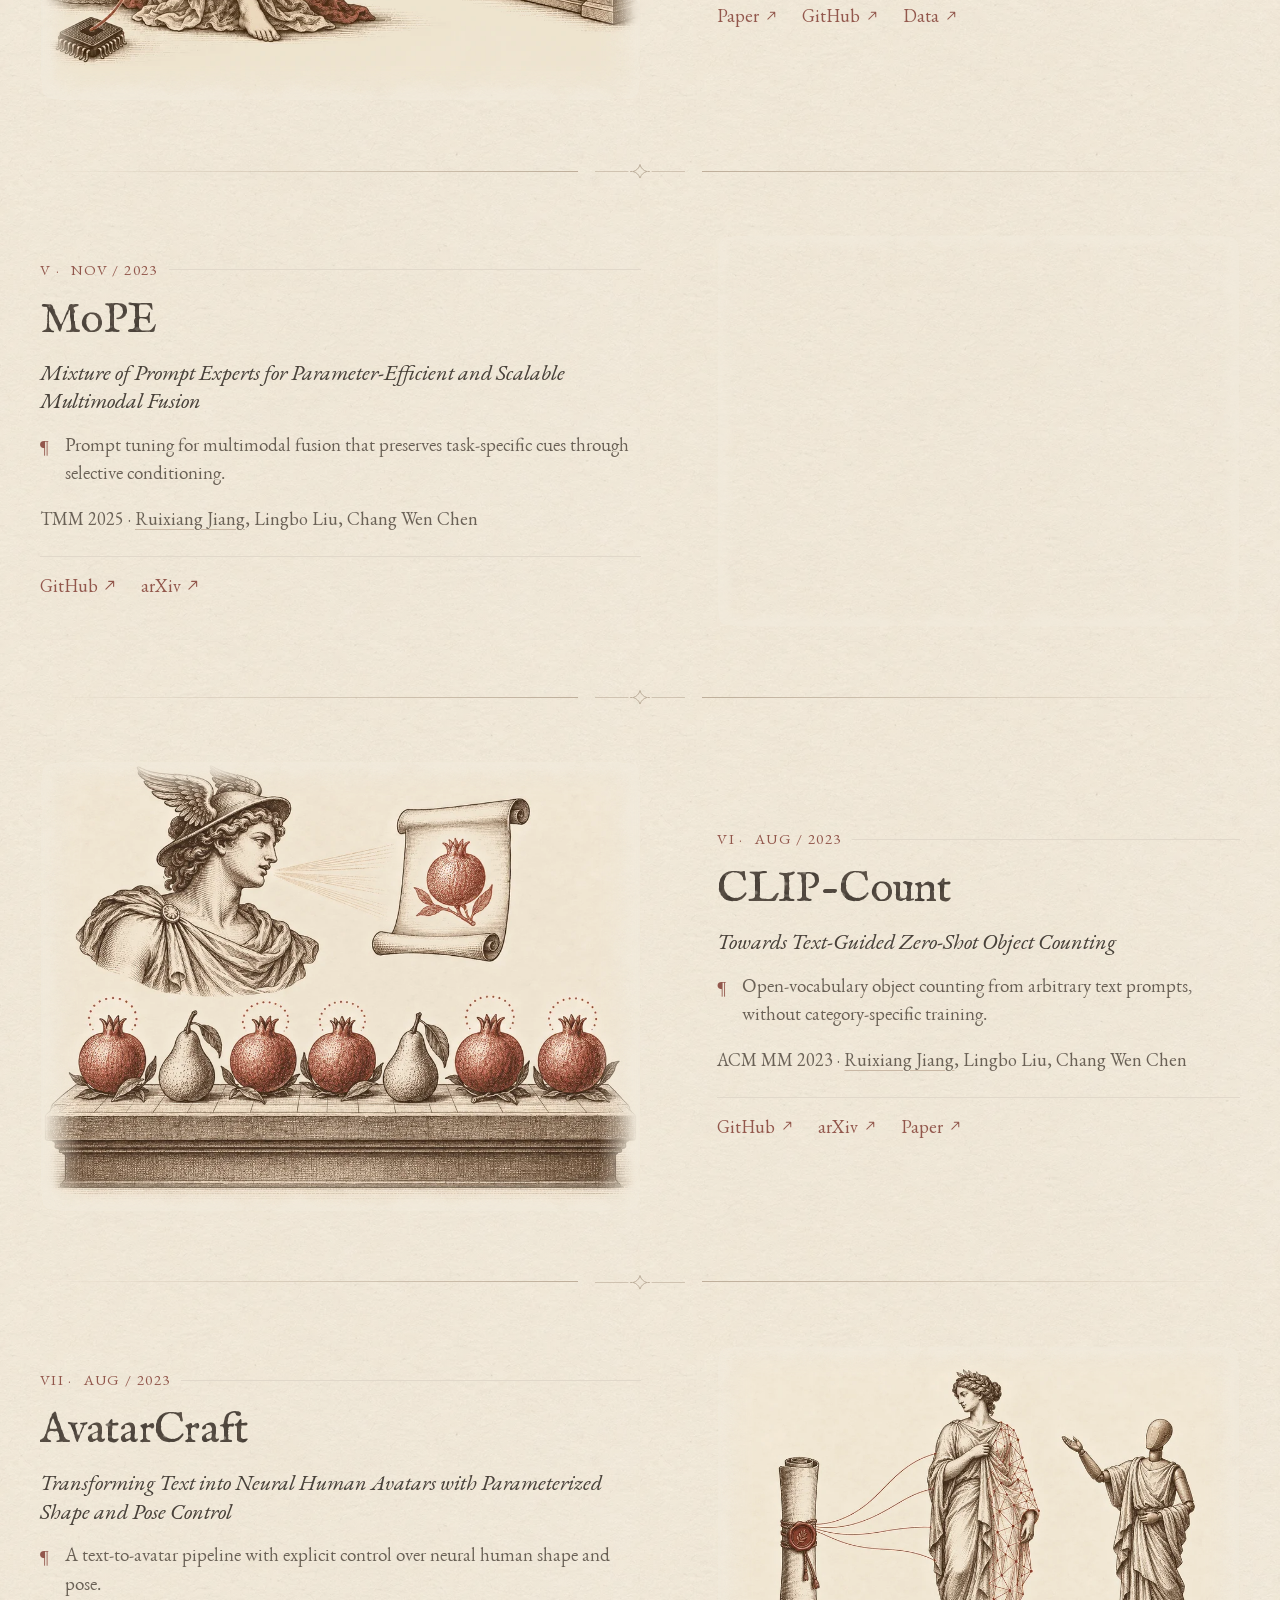
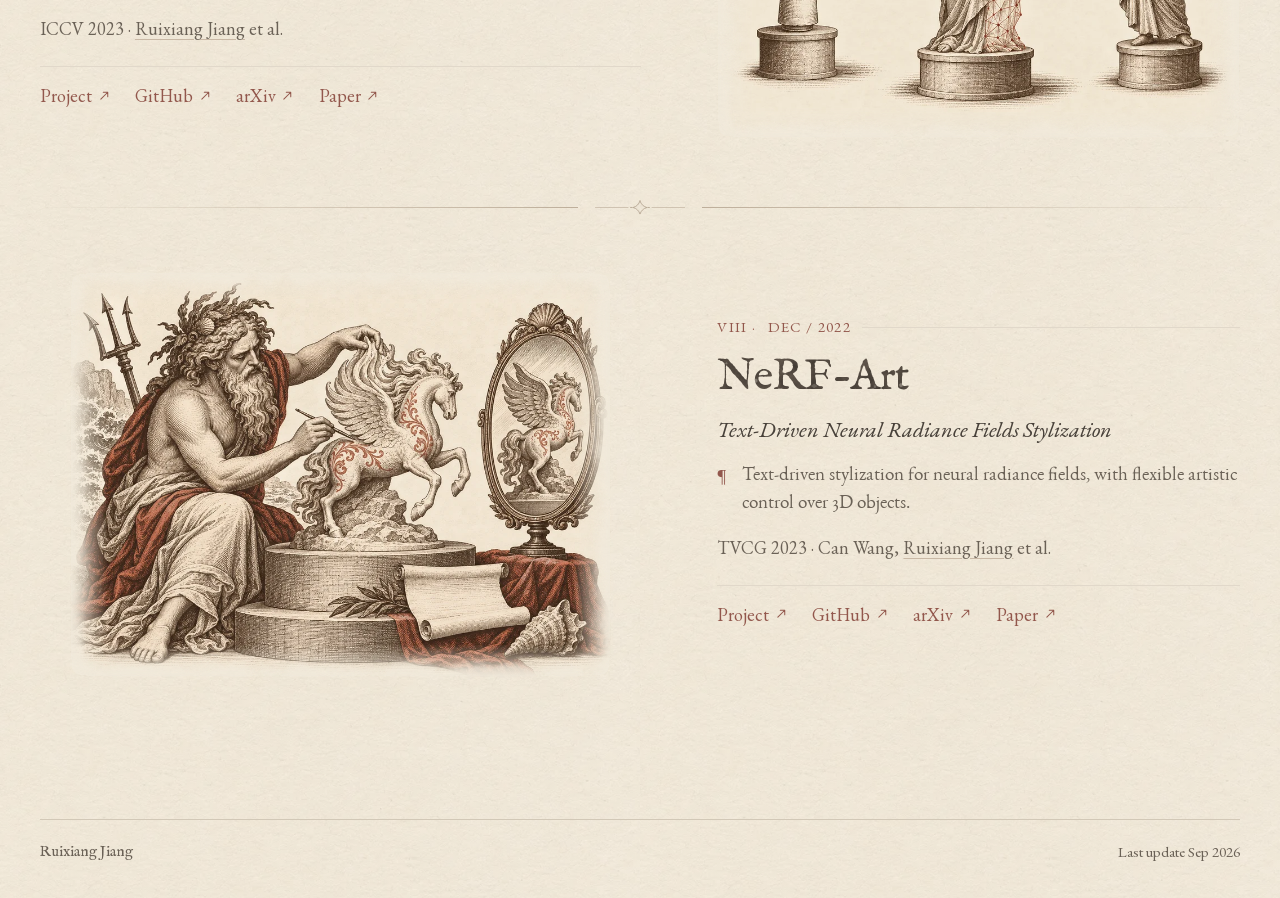
==== commit 656f80c4: "fix again" ====
--- a/index.html
+++ b/index.html
@@ -84,7 +84,7 @@
         <h1 id="page-title"><span class="display-ink">I study how machines </span><span class="accent accent--understand">understand</span><span class="display-ink"> and </span><span class="accent accent--create">create</span><span class="display-ink"> beauty.</span></h1>
       </div>
         <div class="intro">
-          <p class="intro-name">Ruixiang Jiang</p>
+          <p class="intro-name"><span>Ruixiang Jiang</span></p>
           <p class="intro-description">PhD candidate at The Hong Kong Polytechnic University, supervised by Prof. Chang Wen Chen</p>
           <nav class="intro-links" aria-label="External profiles">
             <a href="https://scholar.google.com/citations?user=e34K_QoAAAAJ">Google Scholar</a>
--- a/home.css
+++ b/home.css
@@ -147,7 +147,7 @@
 .accent { animation: accent-enter 1.3s cubic-bezier(.22, 1, .36, 1) both; }
 .accent--understand { animation-delay: .5s; }
 .accent--create { animation-delay: .76s; }
-.intro { animation: intro-enter .9s cubic-bezier(.22, 1, .36, 1) .76s both; }
+.intro { animation: intro-enter .9s cubic-bezier(.22, 1, .36, 1) .76s backwards; }
 @keyframes accent-enter { from { opacity: 0; } to { opacity: 1; } }
 @keyframes intro-enter { from { opacity: 0; transform: translateY(12px); } to { opacity: 1; transform: translateY(0); } }
 .intro { padding-left: 28px; margin-bottom: 6px; position: relative; }
@@ -159,7 +159,8 @@
   pointer-events: none;
   background: linear-gradient(to bottom, transparent, var(--line) 18%, var(--line) 82%, transparent);
 }
-.intro-name { color: #3a3731; filter: url(#name-ink); font-family: 'IM Fell English', 'EB Garamond', Georgia, serif; font-size: 32px; font-weight: 400; line-height: 1.3; margin: 0 0 18px; }
+.intro-name { color: #3a3731; font-family: 'IM Fell English', 'EB Garamond', Georgia, serif; font-size: 32px; font-weight: 400; line-height: 1.3; margin: 0 0 18px; }
+.intro-name span { display: inline-block; filter: url(#name-ink); }
 .intro-description { color: var(--muted); filter: url(#bio-ink); font-family: 'EB Garamond 12', 'EB Garamond', Georgia, serif; margin: 0; }
 .intro-links { display: flex; flex-wrap: nowrap; gap: 8px 12px; margin-top: 23px; font-size: 17px; }
 .intro-links a { filter: url(#link-ink); }
@@ -306,7 +307,7 @@
   .eyebrow span + span::before { content: none; }
   h1 { font-size: clamp(42px, calc(9vw + 2px), 56px); line-height: 1.15; letter-spacing: -.025em; }
   .intro { margin-top: 0; margin-bottom: -20px; padding-top: 48px; font-size: 17px; }
-  .intro::before { display: none; }
+  .intro::before { content: none; }
   .intro-name { font-size: 24px; }
   .intro-links { gap: 8px 20px; margin-top: 18px; }
   .scroll-cue { bottom: 30px; font-size: 15px; }
